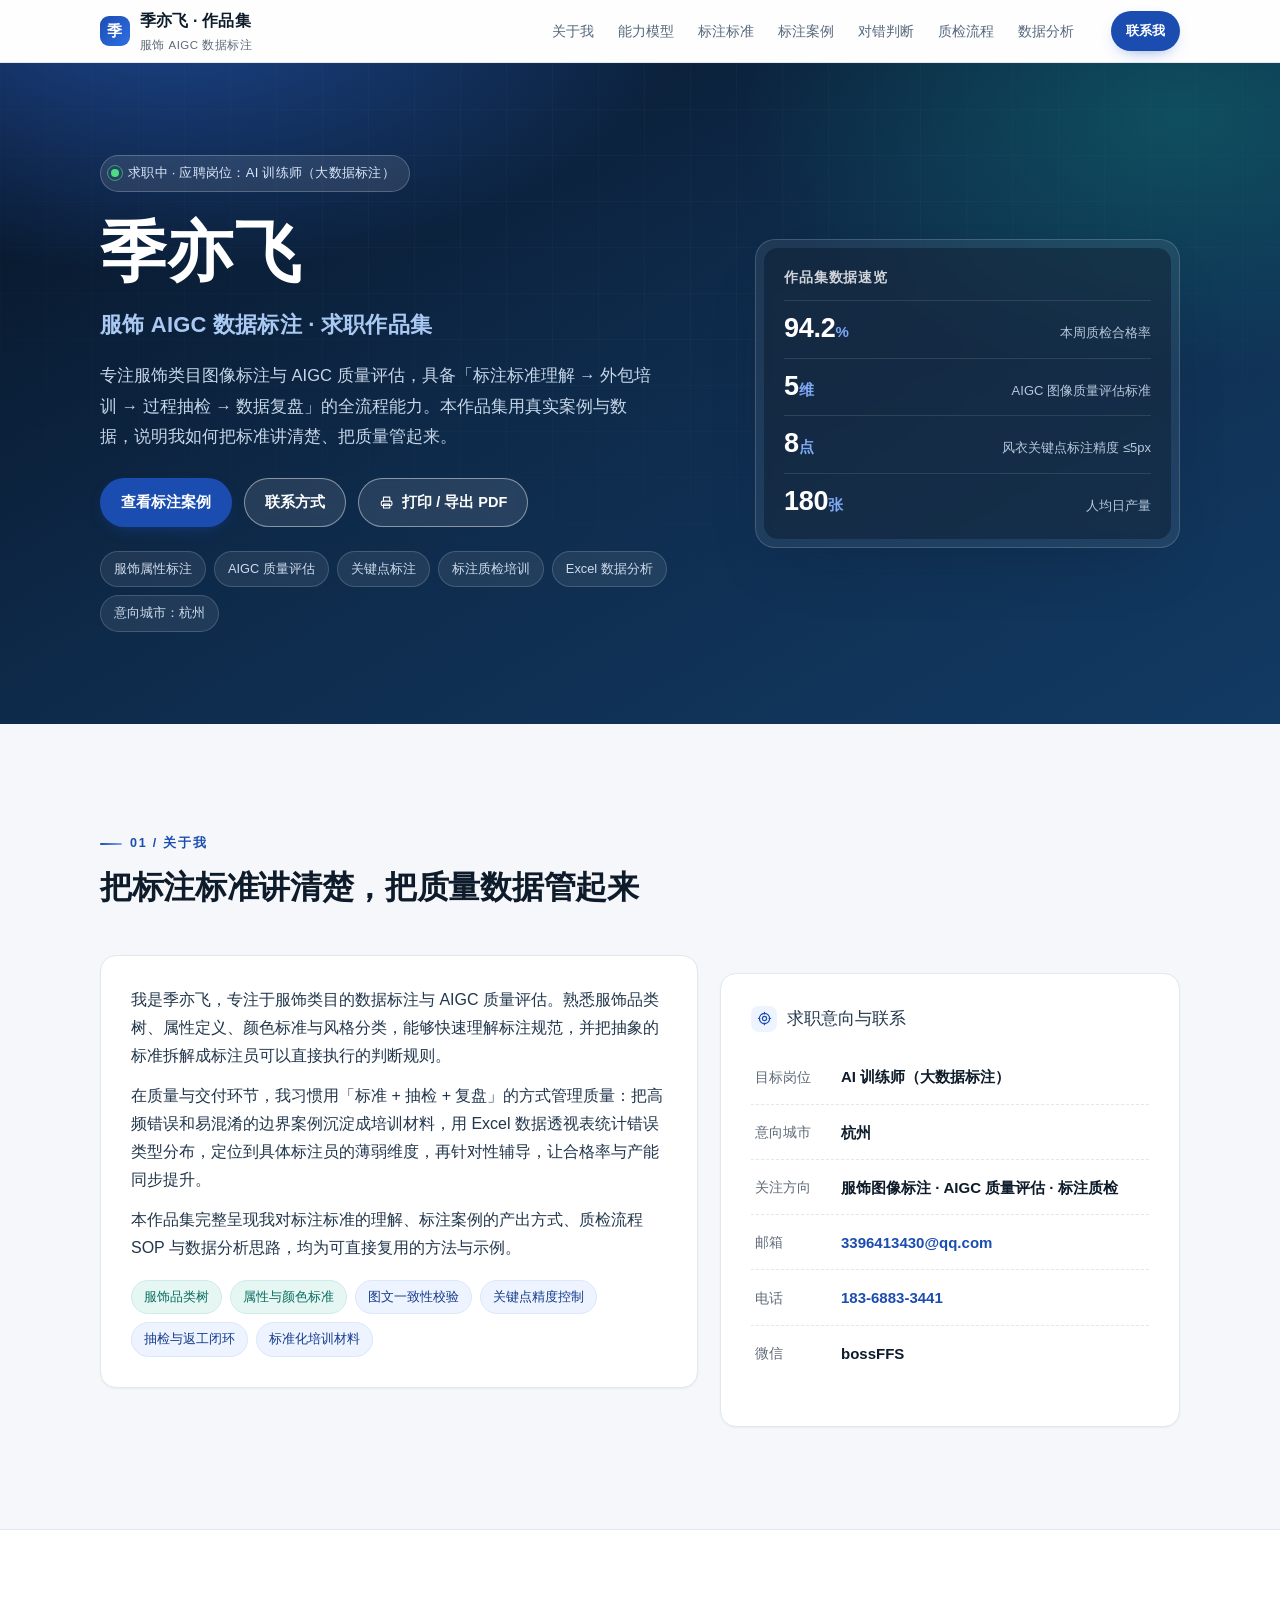
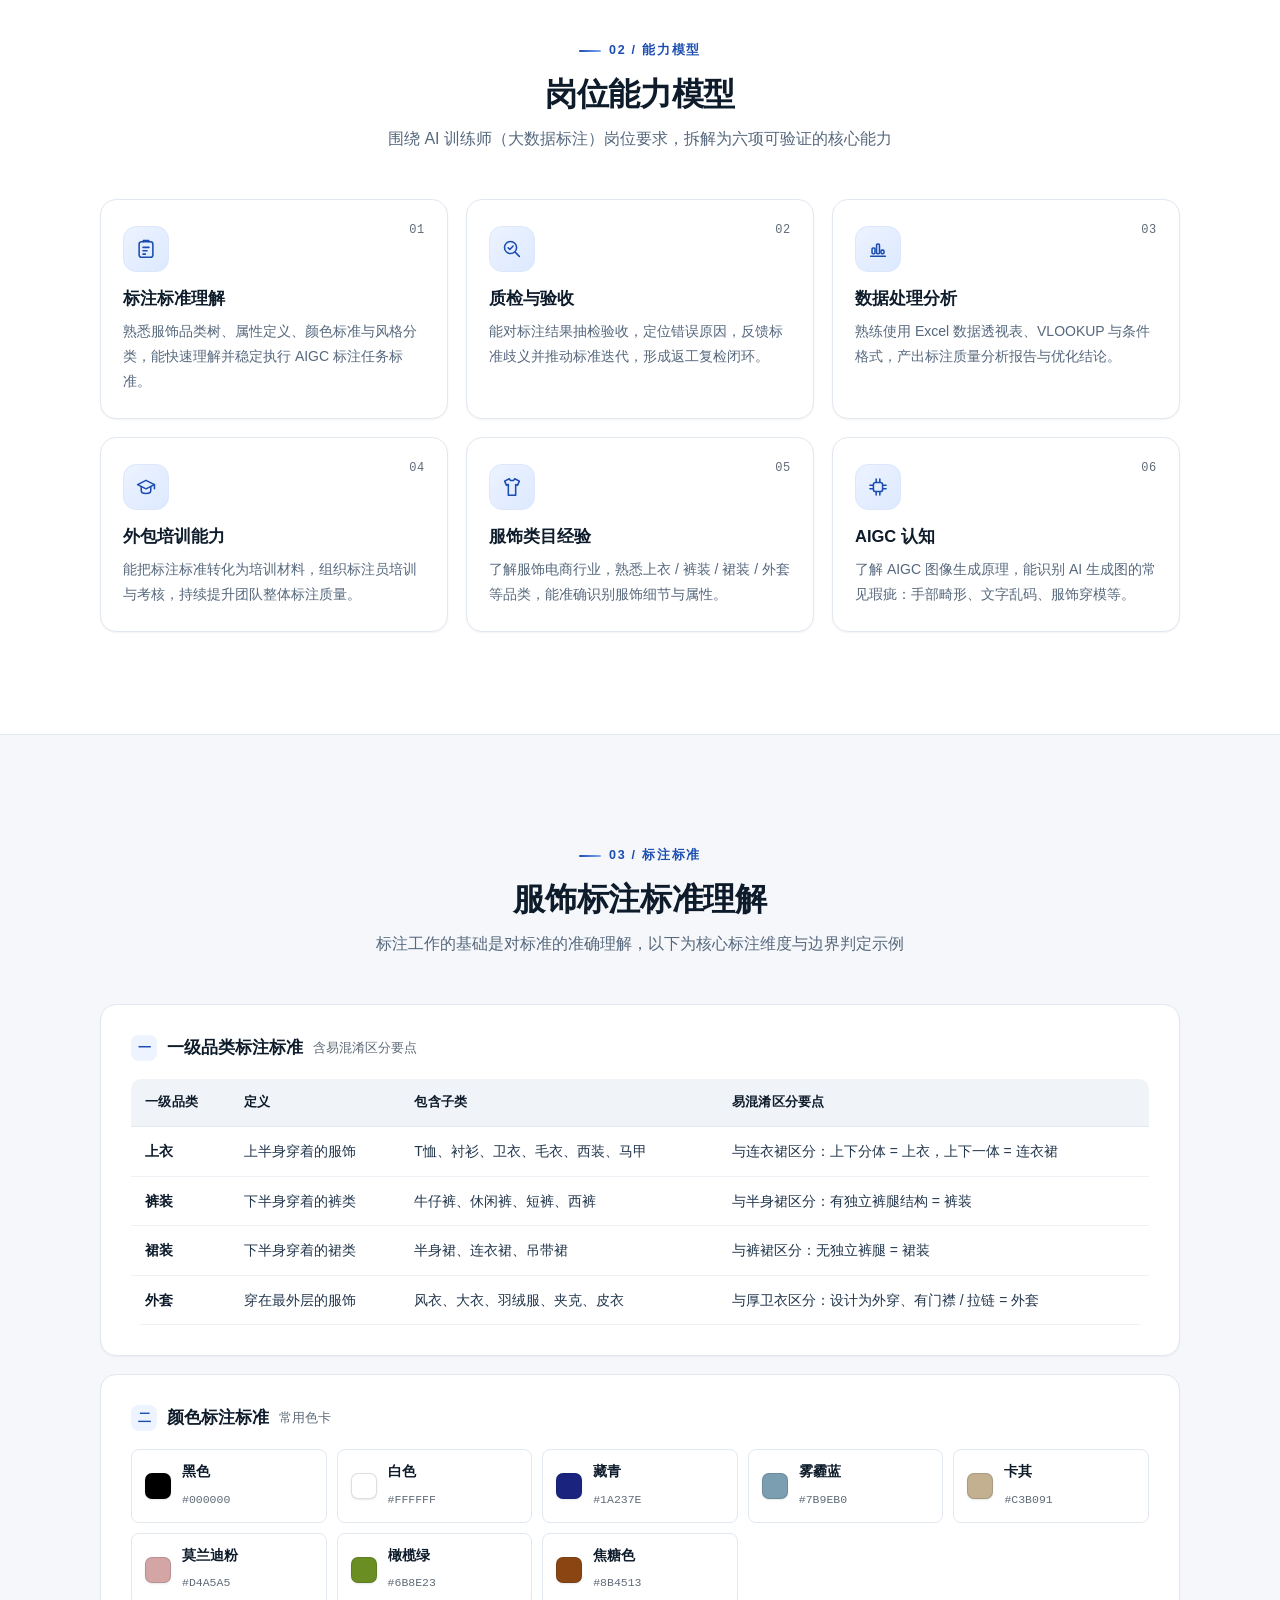
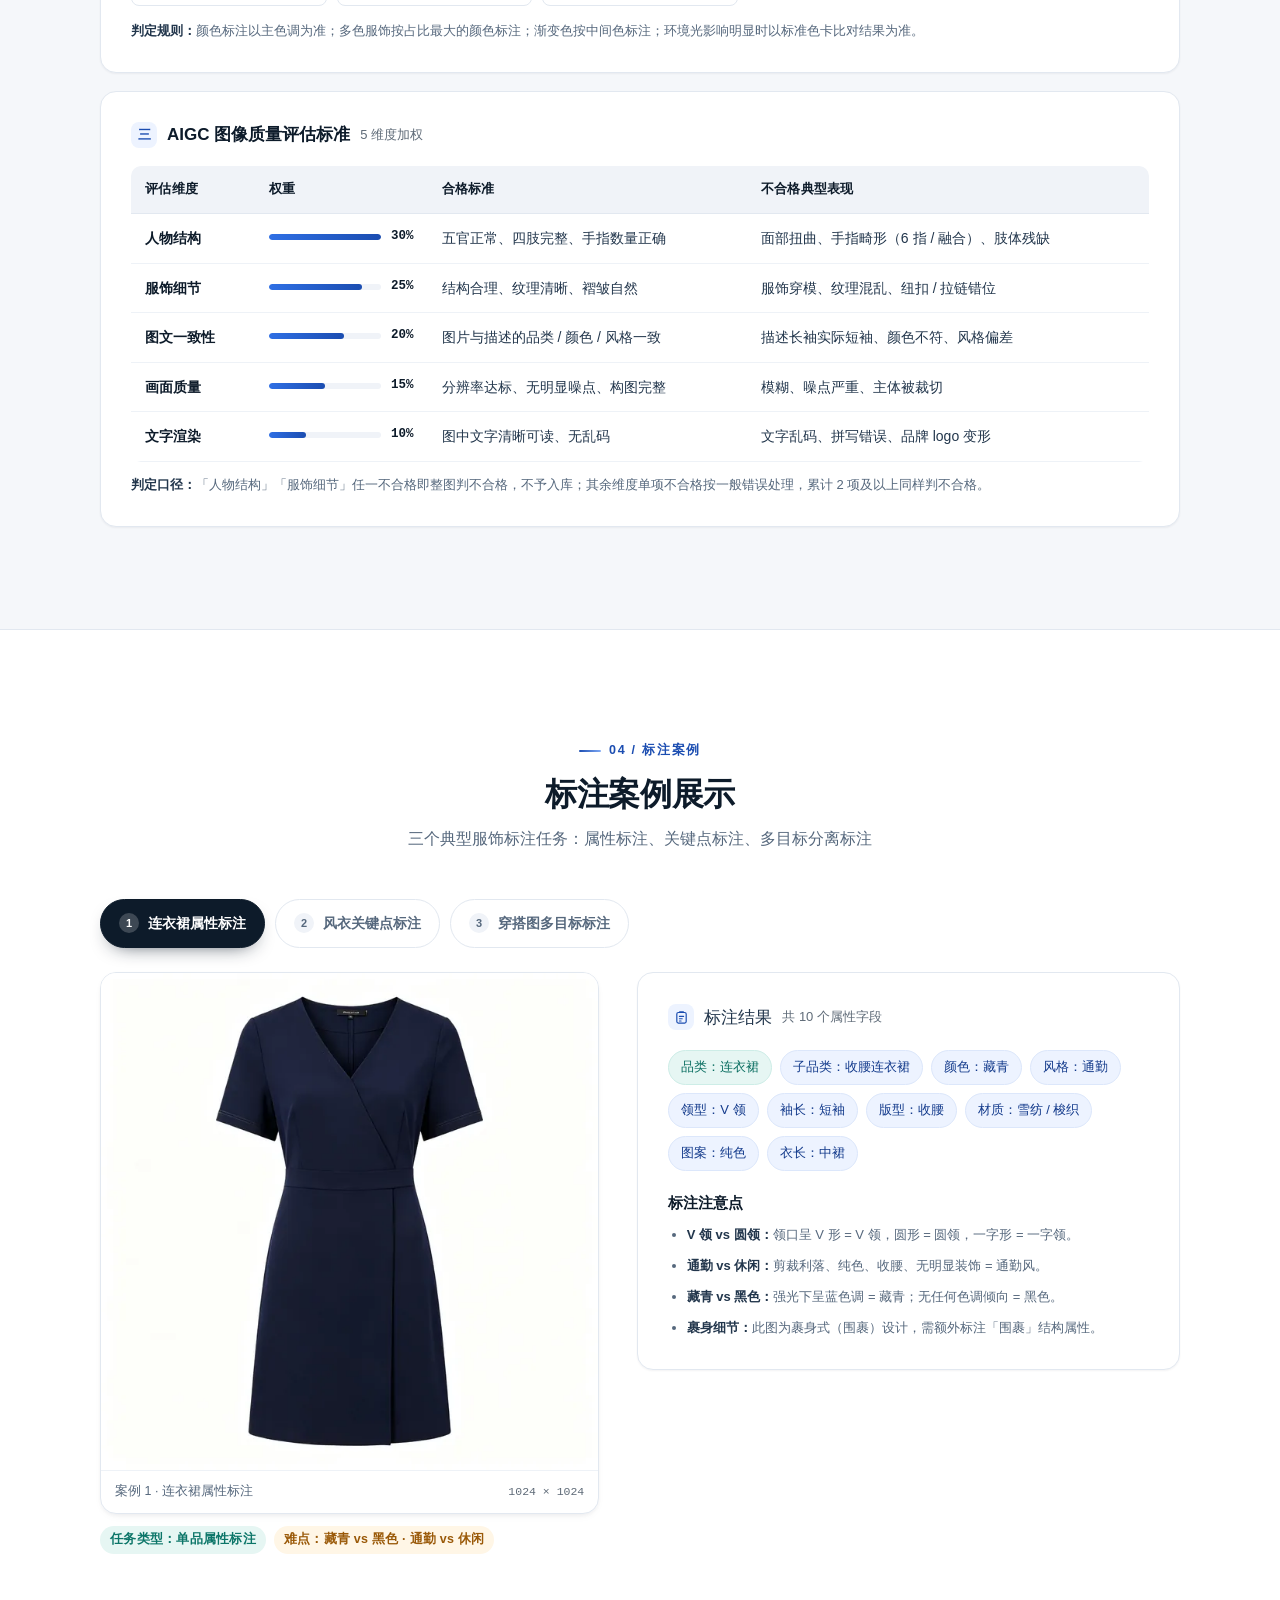
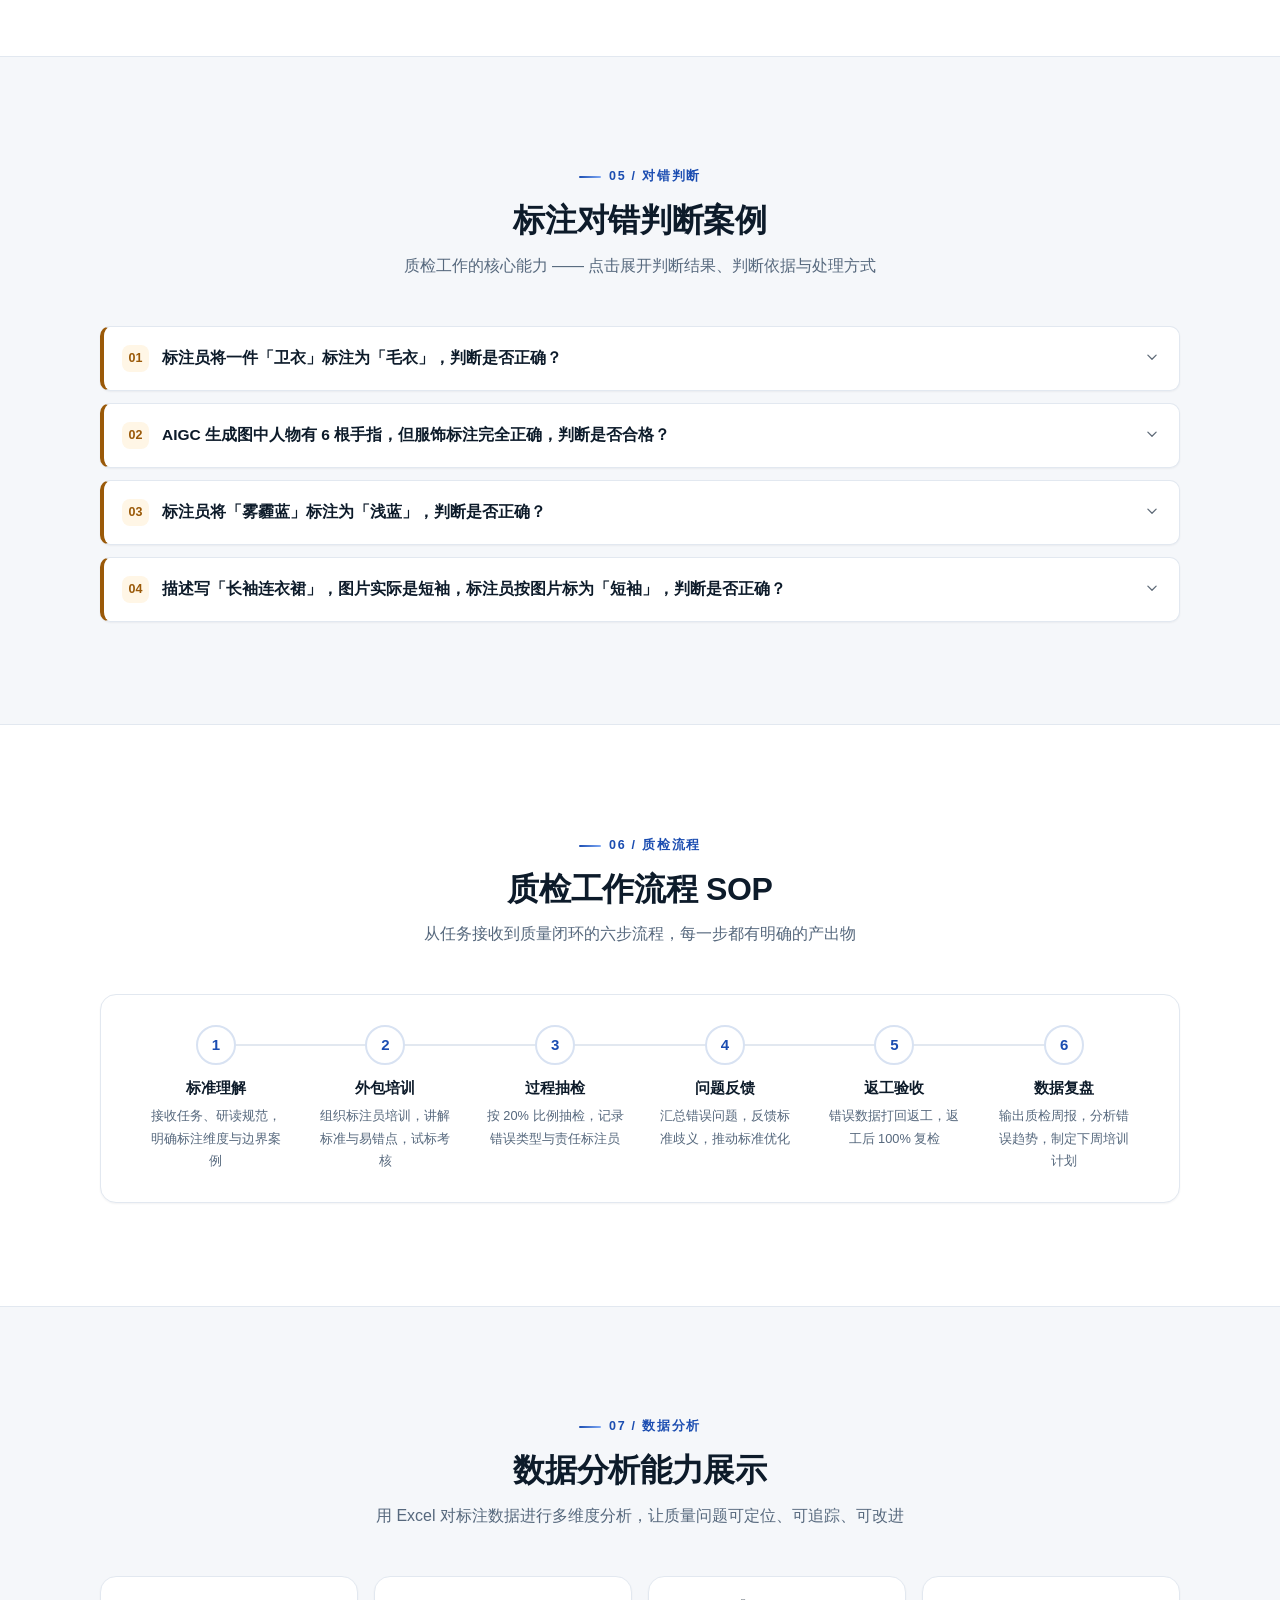
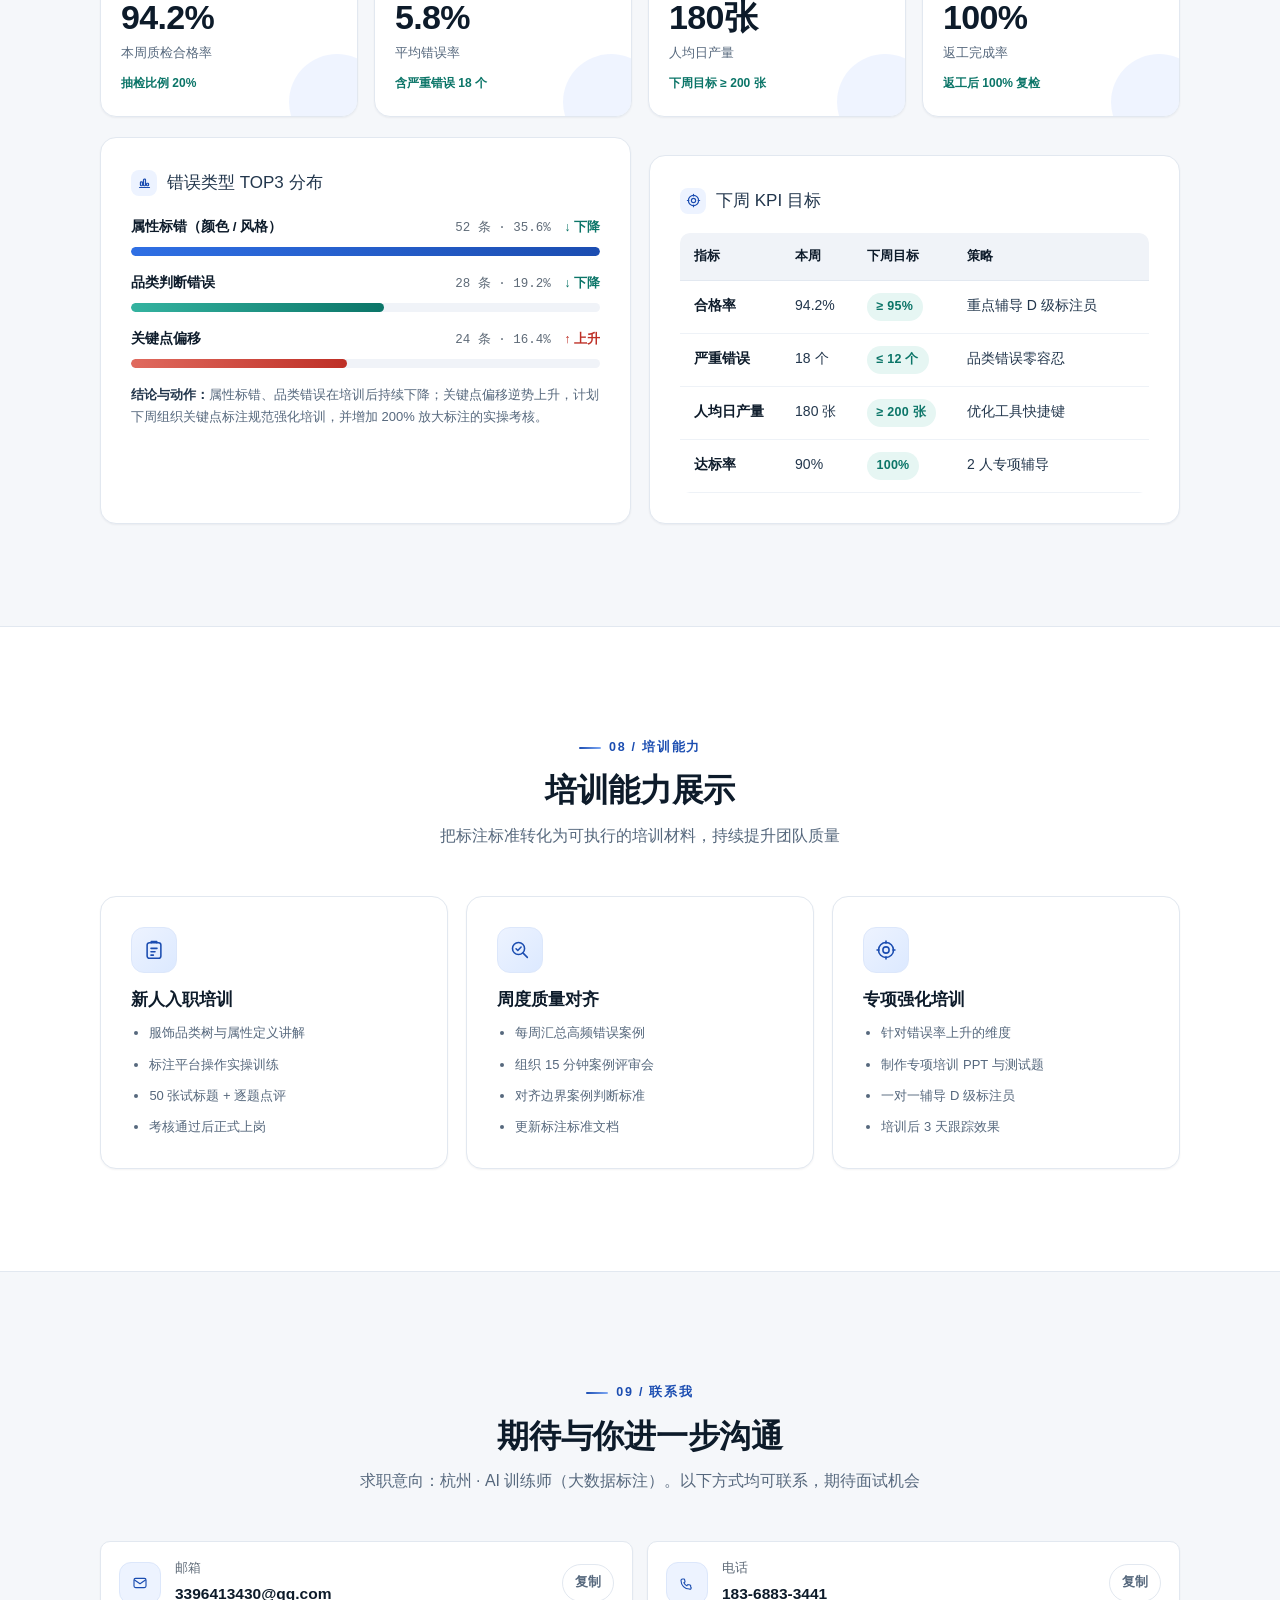
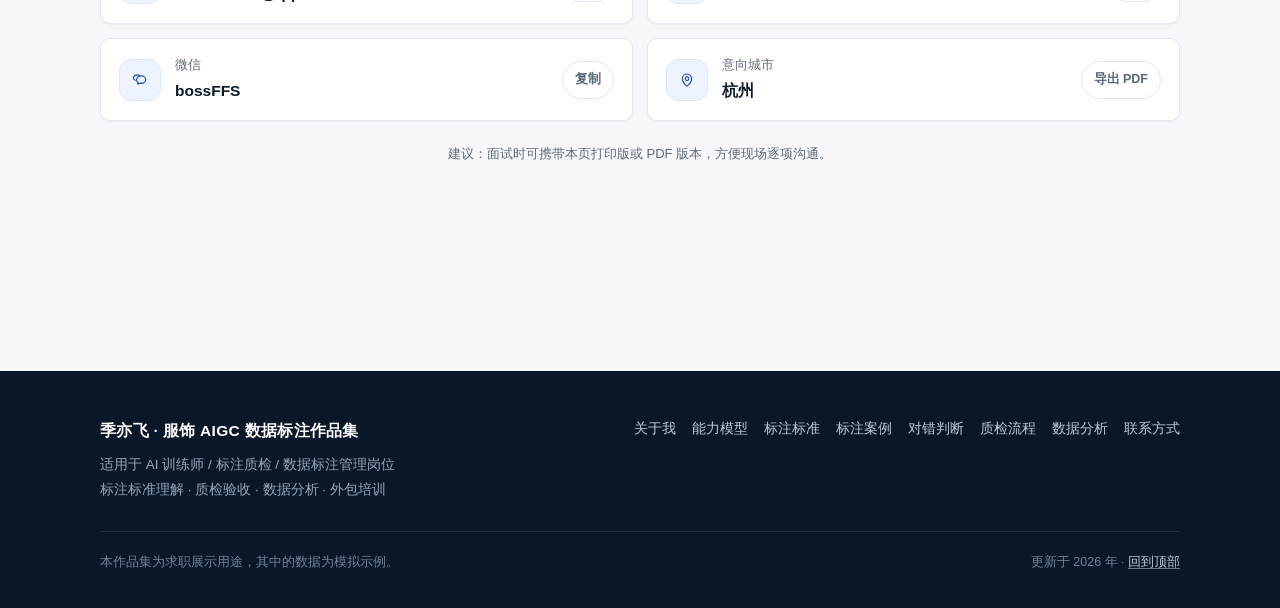
==== index.html @ f3c8d73a "feat: 作品集上线（专业优化版）" ====
<!DOCTYPE html>
<html lang="zh-CN">
<head>
<meta charset="UTF-8">
<meta name="viewport" content="width=device-width, initial-scale=1.0">
<title>季亦飞｜服饰 AIGC 数据标注 · 求职作品集</title>
<meta name="description" content="季亦飞的服饰 AIGC 数据标注求职作品集：标注标准理解、标注案例与关键点标注、AIGC 质量评估、质检流程 SOP、Excel 数据分析与培训能力，求职方向为 AI 训练师（大数据标注）。">
<meta name="keywords" content="AI训练师,数据标注,服饰标注,AIGC质量评估,关键点标注,标注质检,数据标注作品集,季亦飞,杭州">
<meta name="author" content="季亦飞">
<meta name="robots" content="index,follow">
<meta name="theme-color" content="#0E2A4A">
<meta name="color-scheme" content="light">
<meta name="format-detection" content="telephone=no">

<meta property="og:type" content="website">
<meta property="og:site_name" content="季亦飞 · 作品集">
<meta property="og:locale" content="zh_CN">
<meta property="og:title" content="季亦飞｜服饰 AIGC 数据标注 · 求职作品集">
<meta property="og:description" content="标注标准理解 · 质检验收 · 数据分析 · 外包培训：一份可执行的服饰 AIGC 数据标注能力作品集。">
<meta property="og:image" content="https://kongxiu7.github.io/portfolio/assets/img/og-cover.png">
<meta property="og:url" content="https://kongxiu7.github.io/portfolio/">
<meta name="twitter:card" content="summary_large_image">
<link rel="canonical" href="https://kongxiu7.github.io/portfolio/">

<link rel="icon" href="favicon.svg" type="image/svg+xml">
<link rel="stylesheet" href="assets/css/style.css">

<script type="application/ld+json">
{
  "@context": "https://schema.org",
  "@type": "Person",
  "name": "季亦飞",
  "jobTitle": "AI训练师（大数据标注）",
  "email": "mailto:3396413430@qq.com",
  "telephone": "+86-183-6883-3441",
  "address": { "@type": "PostalAddress", "addressLocality": "杭州", "addressCountry": "CN" },
  "knowsAbout": ["服饰图像数据标注", "AIGC 质量评估", "关键点标注", "标注质检与培训", "Excel 数据分析"],
  "url": "https://kongxiu7.github.io/portfolio/"
}
</script>
<script>document.documentElement.className += ' js';</script>
</head>
<body>
<!--email_off-->

<a class="skip-link" href="#main">跳到主要内容</a>
<div class="progress" id="progress"></div>

<!-- ============ 图标库 ============ -->
<svg width="0" height="0" style="position:absolute" aria-hidden="true" focusable="false"><defs>
  <symbol id="i-standard" viewBox="0 0 24 24"><rect x="4.5" y="4" width="15" height="17" rx="2.5"/><path d="M9 4V2.8h6V4"/><path d="M8.7 10.2h6.6M8.7 14h4.4M8.7 17.6h2.6"/></symbol>
  <symbol id="i-check" viewBox="0 0 24 24"><circle cx="10.4" cy="10.4" r="6.6"/><path d="m15.4 15.4 4.6 4.6"/><path d="m7.7 10.6 1.9 1.9 3.6-3.8"/></symbol>
  <symbol id="i-chart" viewBox="0 0 24 24"><path d="M4 20h16"/><rect x="5.5" y="11" width="3.2" height="6.2" rx="1.1"/><rect x="10.4" y="6.6" width="3.2" height="10.6" rx="1.1"/><rect x="15.3" y="13.2" width="3.2" height="4" rx="1.1"/></symbol>
  <symbol id="i-train" viewBox="0 0 24 24"><path d="M2.8 9.4 12 4.8l9.2 4.6-9.2 4.6z"/><path d="M6.8 11.6V16c0 1.7 2.3 3 5.2 3s5.2-1.3 5.2-3v-4.4"/><path d="M21.2 9.4v4.4"/></symbol>
  <symbol id="i-shirt" viewBox="0 0 24 24"><path d="M9 3 4 5.6l2 4.6 2-1V21h8V9.2l2 1 2-4.6L15 3l-1.4 2h-3.2z"/></symbol>
  <symbol id="i-ai" viewBox="0 0 24 24"><rect x="7" y="7" width="10" height="10" rx="2.4"/><path d="M10 3.2v3.6M14 3.2v3.6M10 17.2v3.6M14 17.2v3.6M3.2 10h3.6M3.2 14h3.6M17.2 10h3.6M17.2 14h3.6"/></symbol>
  <symbol id="i-mail" viewBox="0 0 24 24"><rect x="3" y="5" width="18" height="14" rx="2.4"/><path d="m3.8 7.4 8.2 5.8 8.2-5.8"/></symbol>
  <symbol id="i-phone" viewBox="0 0 24 24"><path d="M15.6 21A12.6 12.6 0 0 1 3 8.4 2.4 2.4 0 0 1 5.4 6h2a1 1 0 0 1 1 .8l.6 3a1 1 0 0 1-.5 1.1l-1.2.7a10 10 0 0 0 4.6 4.6l.7-1.2a1 1 0 0 1 1.1-.5l3 .6a1 1 0 0 1 .8 1v2A1 1 0 0 1 15.6 21z"/></symbol>
  <symbol id="i-wechat" viewBox="0 0 24 24"><path d="M20.6 11.4c0 3.1-3 5.6-6.7 5.6-.7 0-1.4-.1-2-.3L8.4 18l.7-2.1a5.3 5.3 0 0 1-2.2-4.5c0-3.1 3-5.6 6.8-5.6s6.9 2.5 6.9 5.6z"/><path d="M11.6 5.6C9.9 4.6 7.6 4.1 5.6 4.7 2.9 5.5 1.6 7.9 2.6 10.2c.4 1 1.1 1.8 2 2.4"/></symbol>
  <symbol id="i-pin" viewBox="0 0 24 24"><path d="M12 21.2s7-5.8 7-11.2a7 7 0 1 0-14 0c0 5.4 7 11.2 7 11.2z"/><circle cx="12" cy="10" r="2.6"/></symbol>
  <symbol id="i-target" viewBox="0 0 24 24"><circle cx="12" cy="12" r="8.2"/><circle cx="12" cy="12" r="3.4"/><path d="M12 2.2v2.4M12 19.4v2.4M2.2 12h2.4M19.4 12h2.4"/></symbol>
  <symbol id="i-chevron" viewBox="0 0 24 24"><path d="m6.5 9.5 5.5 5.5 5.5-5.5"/></symbol>
  <symbol id="i-up" viewBox="0 0 24 24"><path d="M12 19V5.6"/><path d="m5.6 12 6.4-6.4 6.4 6.4"/></symbol>
  <symbol id="i-print" viewBox="0 0 24 24"><path d="M7 9.6V3.4h10v6.2"/><rect x="3.6" y="9.6" width="16.8" height="7" rx="2.2"/><path d="M7 14.4h10v6.2H7z"/></symbol>
  <symbol id="i-copy" viewBox="0 0 24 24"><rect x="9" y="9" width="11.4" height="11.4" rx="2.4"/><path d="M5.4 15H4.4A1.4 1.4 0 0 1 3 13.6V4.4A1.4 1.4 0 0 1 4.4 3h9.2A1.4 1.4 0 0 1 15 4.4v1"/></symbol>
  <symbol id="i-eye" viewBox="0 0 24 24"><path d="M2.5 12S6 5.8 12 5.8 21.5 12 21.5 12 18 18.2 12 18.2 2.5 12 2.5 12z"/><circle cx="12" cy="12" r="3"/></symbol>
</defs></svg>

<!-- ============ 导航 ============ -->
<header class="nav">
  <nav class="nav__inner" aria-label="主导航">
    <a class="nav__brand" href="#top">
      <span class="nav__mark" aria-hidden="true">季</span>
      <span>季亦飞 · 作品集<small>服饰 AIGC 数据标注</small></span>
    </a>
    <div class="nav__links">
      <a href="#about">关于我</a>
      <a href="#ability">能力模型</a>
      <a href="#standard">标注标准</a>
      <a href="#case">标注案例</a>
      <a href="#quiz">对错判断</a>
      <a href="#flow">质检流程</a>
      <a href="#data">数据分析</a>
    </div>
    <a class="btn btn--sm nav__cta" href="#contact">联系我</a>
    <button class="nav__toggle" id="navToggle" type="button" aria-expanded="false" aria-controls="drawer" aria-label="打开导航菜单"><span></span></button>
  </nav>
  <div class="drawer" id="drawer">
    <ul>
      <li><a href="#about">关于我</a></li>
      <li><a href="#ability">岗位能力模型</a></li>
      <li><a href="#standard">标注标准理解</a></li>
      <li><a href="#case">标注案例展示</a></li>
      <li><a href="#quiz">标注对错判断</a></li>
      <li><a href="#flow">质检工作流程</a></li>
      <li><a href="#data">数据分析能力</a></li>
      <li><a href="#training">培训能力</a></li>
      <li><a href="#contact">联系方式</a></li>
    </ul>
  </div>
</header>

<main id="main">

  <!-- ============ Hero ============ -->
  <section class="hero" id="top">
    <div class="wrap hero__inner">
      <div class="hero__grid">
        <div>
          <span class="hero__role"><i class="hero__pulse" aria-hidden="true"></i>求职中 · 应聘岗位：AI 训练师（大数据标注）</span>
          <h1>季亦飞</h1>
          <p class="hero__title">服饰 AIGC 数据标注 · 求职作品集</p>
          <p class="hero__lead">专注服饰类目图像标注与 AIGC 质量评估，具备「标注标准理解 → 外包培训 → 过程抽检 → 数据复盘」的全流程能力。本作品集用真实案例与数据，说明我如何把标准讲清楚、把质量管起来。</p>
          <div class="hero__actions">
            <a class="btn" href="#case">查看标注案例</a>
            <a class="btn btn--ghost" href="#contact">联系方式</a>
            <button class="btn btn--ghost" type="button" data-print>
              <svg class="ico" aria-hidden="true"><use href="#i-print"/></svg>打印 / 导出 PDF
            </button>
          </div>
          <div class="hero__tags" aria-label="能力关键词">
            <span>服饰属性标注</span>
            <span>AIGC 质量评估</span>
            <span>关键点标注</span>
            <span>标注质检培训</span>
            <span>Excel 数据分析</span>
            <span>意向城市：杭州</span>
          </div>
        </div>
        <aside class="hero__panel">
          <div class="hero__panel-inner">
            <h2>作品集数据速览</h2>
            <ul class="hero__stats">
              <li><b>94.2<i>%</i></b><span>本周质检合格率</span></li>
              <li><b>5<i>维</i></b><span>AIGC 图像质量评估标准</span></li>
              <li><b>8<i>点</i></b><span>风衣关键点标注精度 ≤5px</span></li>
              <li><b>180<i>张</i></b><span>人均日产量</span></li>
            </ul>
          </div>
        </aside>
      </div>
    </div>
  </section>

  <!-- ============ 关于我 ============ -->
  <section class="section" id="about">
    <div class="wrap">
      <div class="section-head reveal">
        <span class="eyebrow">01 / 关于我</span>
        <h2 class="section-title">把标注标准讲清楚，把质量数据管起来</h2>
      </div>
      <div class="about">
        <div class="about__text card reveal">
          <p>我是季亦飞，专注于服饰类目的数据标注与 AIGC 质量评估。熟悉服饰品类树、属性定义、颜色标准与风格分类，能够快速理解标注规范，并把抽象的标准拆解成标注员可以直接执行的判断规则。</p>
          <p>在质量与交付环节，我习惯用「标准 + 抽检 + 复盘」的方式管理质量：把高频错误和易混淆的边界案例沉淀成培训材料，用 Excel 数据透视表统计错误类型分布，定位到具体标注员的薄弱维度，再针对性辅导，让合格率与产能同步提升。</p>
          <p>本作品集完整呈现我对标注标准的理解、标注案例的产出方式、质检流程 SOP 与数据分析思路，均为可直接复用的方法与示例。</p>
          <div class="tag-list" style="margin-top:18px">
            <span class="tag tag--key">服饰品类树</span>
            <span class="tag tag--key">属性与颜色标准</span>
            <span class="tag">图文一致性校验</span>
            <span class="tag">关键点精度控制</span>
            <span class="tag">抽检与返工闭环</span>
            <span class="tag">标准化培训材料</span>
          </div>
        </div>
        <div class="card reveal">
          <div class="card__title"><span class="num" aria-hidden="true"><svg class="ico"><use href="#i-target"/></svg></span>求职意向与联系</div>
          <dl class="facts">
            <div><dt>目标岗位</dt><dd>AI 训练师（大数据标注）</dd></div>
            <div><dt>意向城市</dt><dd>杭州</dd></div>
            <div><dt>关注方向</dt><dd>服饰图像标注 · AIGC 质量评估 · 标注质检</dd></div>
            <div><dt>邮箱</dt><dd><a href="mailto:3396413430@qq.com">3396413430@qq.com</a></dd></div>
            <div><dt>电话</dt><dd><a href="tel:18368833441">183-6883-3441</a></dd></div>
            <div><dt>微信</dt><dd>bossFFS</dd></div>
          </dl>
          <!-- 可按需补充：学历、工作/实习经历、证书等 -->
        </div>
      </div>
    </div>
  </section>

  <!-- ============ 能力模型 ============ -->
  <section class="section section--tint" id="ability">
    <div class="wrap">
      <div class="section-head is-center reveal">
        <span class="eyebrow">02 / 能力模型</span>
        <h2 class="section-title">岗位能力模型</h2>
        <p class="section-sub">围绕 AI 训练师（大数据标注）岗位要求，拆解为六项可验证的核心能力</p>
      </div>
      <div class="grid grid--3">
        <article class="ability reveal">
          <span class="ability__idx">01</span>
          <div class="ability__icon"><svg class="ico" aria-hidden="true"><use href="#i-standard"/></svg></div>
          <h3>标注标准理解</h3>
          <p>熟悉服饰品类树、属性定义、颜色标准与风格分类，能快速理解并稳定执行 AIGC 标注任务标准。</p>
        </article>
        <article class="ability reveal">
          <span class="ability__idx">02</span>
          <div class="ability__icon"><svg class="ico" aria-hidden="true"><use href="#i-check"/></svg></div>
          <h3>质检与验收</h3>
          <p>能对标注结果抽检验收，定位错误原因，反馈标准歧义并推动标准迭代，形成返工复检闭环。</p>
        </article>
        <article class="ability reveal">
          <span class="ability__idx">03</span>
          <div class="ability__icon"><svg class="ico" aria-hidden="true"><use href="#i-chart"/></svg></div>
          <h3>数据处理分析</h3>
          <p>熟练使用 Excel 数据透视表、VLOOKUP 与条件格式，产出标注质量分析报告与优化结论。</p>
        </article>
        <article class="ability reveal">
          <span class="ability__idx">04</span>
          <div class="ability__icon"><svg class="ico" aria-hidden="true"><use href="#i-train"/></svg></div>
          <h3>外包培训能力</h3>
          <p>能把标注标准转化为培训材料，组织标注员培训与考核，持续提升团队整体标注质量。</p>
        </article>
        <article class="ability reveal">
          <span class="ability__idx">05</span>
          <div class="ability__icon"><svg class="ico" aria-hidden="true"><use href="#i-shirt"/></svg></div>
          <h3>服饰类目经验</h3>
          <p>了解服饰电商行业，熟悉上衣 / 裤装 / 裙装 / 外套等品类，能准确识别服饰细节与属性。</p>
        </article>
        <article class="ability reveal">
          <span class="ability__idx">06</span>
          <div class="ability__icon"><svg class="ico" aria-hidden="true"><use href="#i-ai"/></svg></div>
          <h3>AIGC 认知</h3>
          <p>了解 AIGC 图像生成原理，能识别 AI 生成图的常见瑕疵：手部畸形、文字乱码、服饰穿模等。</p>
        </article>
      </div>
    </div>
  </section>

  <!-- ============ 标注标准 ============ -->
  <section class="section" id="standard">
    <div class="wrap">
      <div class="section-head is-center reveal">
        <span class="eyebrow">03 / 标注标准</span>
        <h2 class="section-title">服饰标注标准理解</h2>
        <p class="section-sub">标注工作的基础是对标准的准确理解，以下为核心标注维度与边界判定示例</p>
      </div>

      <div class="card reveal">
        <h3 class="card__title"><span class="num">一</span>一级品类标注标准 <small>含易混淆区分要点</small></h3>
        <div class="table-wrap">
          <table class="data">
            <thead>
              <tr><th scope="col">一级品类</th><th scope="col">定义</th><th scope="col">包含子类</th><th scope="col">易混淆区分要点</th></tr>
            </thead>
            <tbody>
              <tr><td>上衣</td><td>上半身穿着的服饰</td><td>T恤、衬衫、卫衣、毛衣、西装、马甲</td><td class="wrap-cell">与连衣裙区分：上下分体 = 上衣，上下一体 = 连衣裙</td></tr>
              <tr><td>裤装</td><td>下半身穿着的裤类</td><td>牛仔裤、休闲裤、短裤、西裤</td><td class="wrap-cell">与半身裙区分：有独立裤腿结构 = 裤装</td></tr>
              <tr><td>裙装</td><td>下半身穿着的裙类</td><td>半身裙、连衣裙、吊带裙</td><td class="wrap-cell">与裤裙区分：无独立裤腿 = 裙装</td></tr>
              <tr><td>外套</td><td>穿在最外层的服饰</td><td>风衣、大衣、羽绒服、夹克、皮衣</td><td class="wrap-cell">与厚卫衣区分：设计为外穿、有门襟 / 拉链 = 外套</td></tr>
            </tbody>
          </table>
        </div>
      </div>

      <div class="card reveal">
        <h3 class="card__title"><span class="num">二</span>颜色标注标准 <small>常用色卡</small></h3>
        <div class="swatches">
          <div class="swatch"><i style="background:#000000"></i><span><b>黑色</b><code>#000000</code></span></div>
          <div class="swatch"><i style="background:#FFFFFF"></i><span><b>白色</b><code>#FFFFFF</code></span></div>
          <div class="swatch"><i style="background:#1A237E"></i><span><b>藏青</b><code>#1A237E</code></span></div>
          <div class="swatch"><i style="background:#7B9EB0"></i><span><b>雾霾蓝</b><code>#7B9EB0</code></span></div>
          <div class="swatch"><i style="background:#C3B091"></i><span><b>卡其</b><code>#C3B091</code></span></div>
          <div class="swatch"><i style="background:#D4A5A5"></i><span><b>莫兰迪粉</b><code>#D4A5A5</code></span></div>
          <div class="swatch"><i style="background:#6B8E23"></i><span><b>橄榄绿</b><code>#6B8E23</code></span></div>
          <div class="swatch"><i style="background:#8B4513"></i><span><b>焦糖色</b><code>#8B4513</code></span></div>
        </div>
        <p class="note" style="margin-top:14px"><strong>判定规则：</strong>颜色标注以主色调为准；多色服饰按占比最大的颜色标注；渐变色按中间色标注；环境光影响明显时以标准色卡比对结果为准。</p>
      </div>

      <div class="card reveal">
        <h3 class="card__title"><span class="num">三</span>AIGC 图像质量评估标准 <small>5 维度加权</small></h3>
        <div class="table-wrap">
          <table class="data">
            <thead>
              <tr><th scope="col">评估维度</th><th scope="col">权重</th><th scope="col">合格标准</th><th scope="col">不合格典型表现</th></tr>
            </thead>
            <tbody>
              <tr>
                <td>人物结构</td>
                <td><span class="meter"><span class="meter__bar"><i style="width:100%"></i></span><b>30%</b></span></td>
                <td>五官正常、四肢完整、手指数量正确</td>
                <td class="wrap-cell">面部扭曲、手指畸形（6 指 / 融合）、肢体残缺</td>
              </tr>
              <tr>
                <td>服饰细节</td>
                <td><span class="meter"><span class="meter__bar"><i style="width:83%"></i></span><b>25%</b></span></td>
                <td>结构合理、纹理清晰、褶皱自然</td>
                <td class="wrap-cell">服饰穿模、纹理混乱、纽扣 / 拉链错位</td>
              </tr>
              <tr>
                <td>图文一致性</td>
                <td><span class="meter"><span class="meter__bar"><i style="width:67%"></i></span><b>20%</b></span></td>
                <td>图片与描述的品类 / 颜色 / 风格一致</td>
                <td class="wrap-cell">描述长袖实际短袖、颜色不符、风格偏差</td>
              </tr>
              <tr>
                <td>画面质量</td>
                <td><span class="meter"><span class="meter__bar"><i style="width:50%"></i></span><b>15%</b></span></td>
                <td>分辨率达标、无明显噪点、构图完整</td>
                <td class="wrap-cell">模糊、噪点严重、主体被裁切</td>
              </tr>
              <tr>
                <td>文字渲染</td>
                <td><span class="meter"><span class="meter__bar"><i style="width:33%"></i></span><b>10%</b></span></td>
                <td>图中文字清晰可读、无乱码</td>
                <td class="wrap-cell">文字乱码、拼写错误、品牌 logo 变形</td>
              </tr>
            </tbody>
          </table>
        </div>
        <p class="note" style="margin-top:12px"><strong>判定口径：</strong>「人物结构」「服饰细节」任一不合格即整图判不合格，不予入库；其余维度单项不合格按一般错误处理，累计 2 项及以上同样判不合格。</p>
      </div>
    </div>
  </section>

  <!-- ============ 标注案例 ============ -->
  <section class="section section--tint" id="case">
    <div class="wrap">
      <div class="section-head is-center reveal">
        <span class="eyebrow">04 / 标注案例</span>
        <h2 class="section-title">标注案例展示</h2>
        <p class="section-sub">三个典型服饰标注任务：属性标注、关键点标注、多目标分离标注</p>
      </div>

      <div class="tabs reveal" role="tablist" aria-label="标注案例切换">
        <button class="tab" id="tab-0" role="tab" aria-selected="true" aria-controls="case-0" type="button"><i>1</i>连衣裙属性标注</button>
        <button class="tab" id="tab-1" role="tab" aria-selected="false" aria-controls="case-1" tabindex="-1" type="button"><i>2</i>风衣关键点标注</button>
        <button class="tab" id="tab-2" role="tab" aria-selected="false" aria-controls="case-2" tabindex="-1" type="button"><i>3</i>穿搭图多目标标注</button>
      </div>

      <!-- 案例 1 -->
      <div class="panel" id="case-0" role="tabpanel" aria-labelledby="tab-0" tabindex="0">
        <div class="case">
          <div class="case__media">
            <figure class="figure">
              <picture>
                <source type="image/webp" srcset="assets/img/case-dress-640.webp 640w, assets/img/case-dress-1024.webp 1024w" sizes="(max-width: 900px) 92vw, 500px">
                <img src="assets/img/case-dress-1024.jpg" srcset="assets/img/case-dress-640.jpg 640w, assets/img/case-dress-1024.jpg 1024w" sizes="(max-width: 900px) 92vw, 500px" width="1024" height="1024" alt="藏青色 V 领短袖收腰连衣裙，裹身式设计——案例 1 的标注对象" decoding="async">
              </picture>
              <figcaption><span>案例 1 · 连衣裙属性标注</span><code>1024 × 1024</code></figcaption>
            </figure>
            <div class="media-tools">
              <span class="badge badge--ok">任务类型：单品属性标注</span>
              <span class="badge badge--warn">难点：藏青 vs 黑色 · 通勤 vs 休闲</span>
            </div>
          </div>
          <div class="card" style="margin-top:0">
            <div class="card__title"><span class="num" aria-hidden="true"><svg class="ico"><use href="#i-standard"/></svg></span>标注结果 <small>共 10 个属性字段</small></div>
            <div class="tag-list">
              <span class="tag tag--key">品类：连衣裙</span>
              <span class="tag">子品类：收腰连衣裙</span>
              <span class="tag">颜色：藏青</span>
              <span class="tag">风格：通勤</span>
              <span class="tag">领型：V 领</span>
              <span class="tag">袖长：短袖</span>
              <span class="tag">版型：收腰</span>
              <span class="tag">材质：雪纺 / 梭织</span>
              <span class="tag">图案：纯色</span>
              <span class="tag">衣长：中裙</span>
            </div>
            <h3 style="margin:22px 0 12px;font-size:15px;color:var(--ink)">标注注意点</h3>
            <ul class="note" style="display:grid;gap:9px">
              <li><strong>V 领 vs 圆领：</strong>领口呈 V 形 = V 领，圆形 = 圆领，一字形 = 一字领。</li>
              <li><strong>通勤 vs 休闲：</strong>剪裁利落、纯色、收腰、无明显装饰 = 通勤风。</li>
              <li><strong>藏青 vs 黑色：</strong>强光下呈蓝色调 = 藏青；无任何色调倾向 = 黑色。</li>
              <li><strong>裹身细节：</strong>此图为裹身式（围裹）设计，需额外标注「围裹」结构属性。</li>
            </ul>
          </div>
        </div>
      </div>

      <!-- 案例 2 -->
      <div class="panel" id="case-1" role="tabpanel" aria-labelledby="tab-1" tabindex="0" hidden>
        <div class="case">
          <div class="case__media">
            <figure class="figure">
              <div class="annot">
                <picture>
                  <source type="image/webp" srcset="assets/img/case-trench-640.webp 640w, assets/img/case-trench-1024.webp 1024w" sizes="(max-width: 900px) 92vw, 500px">
                  <img src="assets/img/case-trench-1024.jpg" srcset="assets/img/case-trench-640.jpg 640w, assets/img/case-trench-1024.jpg 1024w" sizes="(max-width: 900px) 92vw, 500px" width="1024" height="1024" alt="卡其色双排扣风衣，含翻领、腰带与袖口扣带——案例 2 的 8 个关键点标注对象" decoding="async">
                </picture>
                <div class="annot__layer" id="kpLayer">
                  <span class="kp kp--left"  style="--x:39.9%;--y:15.3%"><i class="kp__dot"></i><span class="kp__label"><b>01</b>左领口顶点</span></span>
                  <span class="kp kp--right" style="--x:60.1%;--y:15.3%"><i class="kp__dot"></i><span class="kp__label"><b>02</b>右领口顶点</span></span>
                  <span class="kp kp--left"  style="--x:41.6%;--y:17.6%"><i class="kp__dot"></i><span class="kp__label"><b>03</b>第一颗纽扣</span></span>
                  <span class="kp kp--right" style="--x:51.0%;--y:44.4%"><i class="kp__dot"></i><span class="kp__label"><b>04</b>腰带中点</span></span>
                  <span class="kp kp--left"  style="--x:44.6%;--y:64.0%"><i class="kp__dot"></i><span class="kp__label"><b>05</b>最下方纽扣</span></span>
                  <span class="kp kp--left"  style="--x:31.5%;--y:58.5%"><i class="kp__dot"></i><span class="kp__label"><b>06</b>左袖口中点</span></span>
                  <span class="kp kp--right" style="--x:68.5%;--y:58.5%"><i class="kp__dot"></i><span class="kp__label"><b>07</b>右袖口中点</span></span>
                  <span class="kp kp--right" style="--x:49.7%;--y:94.0%"><i class="kp__dot"></i><span class="kp__label"><b>08</b>下摆中点</span></span>
                </div>
              </div>
              <figcaption><span>案例 2 · 风衣 8 点关键点标注</span><code>坐标按图片百分比定位</code></figcaption>
            </figure>
            <div class="media-tools">
              <button class="btn btn--line btn--sm" type="button" data-annot-toggle="kpLayer" aria-pressed="true">
                <svg class="ico" aria-hidden="true"><use href="#i-eye"/></svg>隐藏关键点图层
              </button>
              <span class="hint-inline">点击可对比原图与标注图层</span>
            </div>
          </div>
          <div class="card" style="margin-top:0">
            <div class="card__title"><span class="num" aria-hidden="true"><svg class="ico"><use href="#i-target"/></svg></span>关键点标注结果 <small>8 个关键点 · 坐标以图片宽高百分比计</small></div>
            <div class="table-wrap">
              <table class="data kp-table" style="min-width:470px">
                <thead>
                  <tr><th scope="col">#</th><th scope="col">关键点名称</th><th scope="col">坐标 (x, y)</th><th scope="col">位置说明</th></tr>
                </thead>
                <tbody>
                  <tr><td>01</td><td>左领口顶点</td><td>(39.9%, 15.3%)</td><td class="wrap-cell">翻领最左侧尖端</td></tr>
                  <tr><td>02</td><td>右领口顶点</td><td>(60.1%, 15.3%)</td><td class="wrap-cell">翻领最右侧尖端</td></tr>
                  <tr><td>03</td><td>第一颗纽扣</td><td>(41.6%, 17.6%)</td><td class="wrap-cell">上排门襟纽扣中心</td></tr>
                  <tr><td>04</td><td>腰带中点</td><td>(51.0%, 44.4%)</td><td class="wrap-cell">腰带系结处中心（金属扣位于垂坠吊带末端）</td></tr>
                  <tr><td>05</td><td>最下方纽扣</td><td>(44.6%, 64.0%)</td><td class="wrap-cell">下排门襟纽扣中心</td></tr>
                  <tr><td>06</td><td>左袖口中点</td><td>(31.5%, 58.5%)</td><td class="wrap-cell">左袖口横向中点</td></tr>
                  <tr><td>07</td><td>右袖口中点</td><td>(68.5%, 58.5%)</td><td class="wrap-cell">右袖口横向中点</td></tr>
                  <tr><td>08</td><td>下摆中点</td><td>(49.7%, 94.0%)</td><td class="wrap-cell">衣身下摆横向中点</td></tr>
                </tbody>
              </table>
            </div>
            <p class="note note--warn" style="margin-top:14px"><strong>精度要求：</strong>关键点偏移超过 5px 即判为不合格，需放大至 200% 进行标注；缩放后须重新确认坐标是否随图片比例同步。</p>
          </div>
        </div>
      </div>

      <!-- 案例 3 -->
      <div class="panel" id="case-2" role="tabpanel" aria-labelledby="tab-2" tabindex="0" hidden>
        <div class="case">
          <div class="case__media">
            <figure class="figure">
              <picture>
                <source type="image/webp" srcset="assets/img/case-outerwear-640.webp 640w, assets/img/case-outerwear-1024.webp 1024w" sizes="(max-width: 900px) 92vw, 500px">
                <img src="assets/img/case-outerwear-1024.jpg" srcset="assets/img/case-outerwear-640.jpg 640w, assets/img/case-outerwear-1024.jpg 1024w" sizes="(max-width: 900px) 92vw, 500px" width="1024" height="1024" alt="男模特穿搭图：浅蓝牛仔外套、白色 T 恤、浅蓝直筒牛仔裤——案例 3 的多目标标注对象" loading="lazy" decoding="async">
              </picture>
              <figcaption><span>案例 3 · 穿搭图多目标分离标注</span><code>1024 × 1024</code></figcaption>
            </figure>
            <div class="media-tools">
              <span class="badge badge--ok">3 个独立目标</span>
              <span class="badge badge--warn">难点：叠穿遮挡下的单品切分</span>
            </div>
          </div>
          <div class="card" style="margin-top:0">
            <div class="card__title"><span class="num" aria-hidden="true"><svg class="ico"><use href="#i-shirt"/></svg></span>多目标分离标注结果</div>
            <div style="display:grid;gap:18px">
              <div>
                <p style="font-weight:700;color:var(--teal);margin-bottom:9px">目标 1 · 牛仔外套</p>
                <div class="tag-list">
                  <span class="tag tag--key">品类：外套</span>
                  <span class="tag">子品类：牛仔夹克</span>
                  <span class="tag">颜色：浅蓝</span>
                  <span class="tag">材质：牛仔</span>
                  <span class="tag">领型：翻领</span>
                </div>
              </div>
              <div>
                <p style="font-weight:700;color:var(--brand);margin-bottom:9px">目标 2 · 内搭 T 恤</p>
                <div class="tag-list">
                  <span class="tag tag--key">品类：上衣</span>
                  <span class="tag">子品类：T 恤</span>
                  <span class="tag">颜色：白色</span>
                  <span class="tag">领型：圆领</span>
                </div>
              </div>
              <div>
                <p style="font-weight:700;color:var(--amber);margin-bottom:9px">目标 3 · 牛仔裤</p>
                <div class="tag-list">
                  <span class="tag tag--key">品类：裤装</span>
                  <span class="tag">子品类：牛仔裤</span>
                  <span class="tag">颜色：浅蓝</span>
                  <span class="tag">版型：直筒</span>
                </div>
              </div>
            </div>
            <p class="note" style="margin-top:16px"><strong>标注口径：</strong>穿搭图需按服饰单品分别标注，每件衣服独立框选与打标；被遮挡部分按可见区域推断属性，无法判断的字段留空并标记「遮挡待确认」，不可合并标注。</p>
          </div>
        </div>
      </div>
    </div>
  </section>

  <!-- ============ 对错判断 ============ -->
  <section class="section" id="quiz">
    <div class="wrap">
      <div class="section-head is-center reveal">
        <span class="eyebrow">05 / 对错判断</span>
        <h2 class="section-title">标注对错判断案例</h2>
        <p class="section-sub">质检工作的核心能力 —— 点击展开判断结果、判断依据与处理方式</p>
      </div>
      <div class="quiz">
        <article class="quiz__item reveal">
          <button class="quiz__q" type="button" aria-expanded="false" aria-controls="q1">
            <span class="quiz__idx">01</span>
            <h3>标注员将一件「卫衣」标注为「毛衣」，判断是否正确？</h3>
            <svg class="ico quiz__chev" aria-hidden="true"><use href="#i-chevron"/></svg>
          </button>
          <div class="quiz__a" id="q1"><div><div class="quiz__body">
            <div class="quiz__verdict">
              <span class="badge badge--bad">✕ 标注错误</span>
              <span class="badge badge--warn">严重错误 · 品类判断错误</span>
            </div>
            <dl>
              <div><dt>判断依据</dt><dd>卫衣通常有帽绳 / 罗纹收口 / 棉质抓绒内里；毛衣为针织材质、有明显针织纹理。两者材质与结构不同，必须区分，不能以「看起来都厚」作为判断依据。</dd></div>
              <div><dt>处理方式</dt><dd>打回返工 + 记录错误 + 对标注员开展易混淆品类专项培训，并在下次试标中加入该组合的对照题。</dd></div>
            </dl>
          </div></div></div>
        </article>

        <article class="quiz__item reveal">
          <button class="quiz__q" type="button" aria-expanded="false" aria-controls="q2">
            <span class="quiz__idx">02</span>
            <h3>AIGC 生成图中人物有 6 根手指，但服饰标注完全正确，判断是否合格？</h3>
            <svg class="ico quiz__chev" aria-hidden="true"><use href="#i-chevron"/></svg>
          </button>
          <div class="quiz__a" id="q2"><div><div class="quiz__body">
            <div class="quiz__verdict">
              <span class="badge badge--bad">✕ 不合格</span>
              <span class="badge badge--warn">严重错误 · AIGC 质量问题</span>
            </div>
            <dl>
              <div><dt>判断依据</dt><dd>AIGC 质量评估中「人物结构」占 30% 权重，手指畸形是最常见的 AI 生成瑕疵，必须判为不合格。服饰标注正确不能抵消画面本身的质量缺陷，整图不能流入训练集。</dd></div>
              <div><dt>处理方式</dt><dd>标记为「AIGC 质量不合格 - 手部畸形」，剔除出训练数据集，并同步给生成侧用于模型调优。</dd></div>
            </dl>
          </div></div></div>
        </article>

        <article class="quiz__item reveal">
          <button class="quiz__q" type="button" aria-expanded="false" aria-controls="q3">
            <span class="quiz__idx">03</span>
            <h3>标注员将「雾霾蓝」标注为「浅蓝」，判断是否正确？</h3>
            <svg class="ico quiz__chev" aria-hidden="true"><use href="#i-chevron"/></svg>
          </button>
          <div class="quiz__a" id="q3"><div><div class="quiz__body">
            <div class="quiz__verdict">
              <span class="badge badge--warn">⚠ 不准确</span>
              <span class="badge badge--warn">一般错误 · 属性标错</span>
            </div>
            <dl>
              <div><dt>判断依据</dt><dd>雾霾蓝带有明显灰调与朦胧感，与高饱和度的浅蓝区别明显。若标注标准中存在「雾霾蓝」这一细分色标签，应标为雾霾蓝；若标准中只有基础色，才可归为浅蓝。</dd></div>
              <div><dt>处理方式</dt><dd>确认标准色卡后修正；若同类偏差反复出现，组织颜色标准对齐培训并补充色卡比对示例。</dd></div>
            </dl>
          </div></div></div>
        </article>

        <article class="quiz__item reveal">
          <button class="quiz__q" type="button" aria-expanded="false" aria-controls="q4">
            <span class="quiz__idx">04</span>
            <h3>描述写「长袖连衣裙」，图片实际是短袖，标注员按图片标为「短袖」，判断是否正确？</h3>
            <svg class="ico quiz__chev" aria-hidden="true"><use href="#i-chevron"/></svg>
          </button>
          <div class="quiz__a" id="q4"><div><div class="quiz__body">
            <div class="quiz__verdict">
              <span class="badge badge--bad">✕ 不合规</span>
              <span class="badge badge--warn">严重错误 · 图文不一致未识别</span>
            </div>
            <dl>
              <div><dt>判断依据</dt><dd>AIGC 标注任务中图文一致性占 20% 权重。标注员不仅要按图标注，还要核对图片与文字描述是否一致；图文不符的图片应标记为「图文不一致」，而不是仅按图片打标。</dd></div>
              <div><dt>处理方式</dt><dd>标记为「图文不一致」并反馈给数据提供方核实，不进入训练集；同时在复核清单中增加「描述字段交叉核对」检查项。</dd></div>
            </dl>
          </div></div></div>
        </article>
      </div>
    </div>
  </section>

  <!-- ============ 质检流程 ============ -->
  <section class="section section--tint" id="flow">
    <div class="wrap">
      <div class="section-head is-center reveal">
        <span class="eyebrow">06 / 质检流程</span>
        <h2 class="section-title">质检工作流程 SOP</h2>
        <p class="section-sub">从任务接收到质量闭环的六步流程，每一步都有明确的产出物</p>
      </div>
      <div class="card reveal">
        <ol class="flow">
          <li>
            <div class="flow__num">1</div>
            <h3>标准理解</h3>
            <p>接收任务、研读规范，明确标注维度与边界案例</p>
          </li>
          <li>
            <div class="flow__num">2</div>
            <h3>外包培训</h3>
            <p>组织标注员培训，讲解标准与易错点，试标考核</p>
          </li>
          <li>
            <div class="flow__num">3</div>
            <h3>过程抽检</h3>
            <p>按 20% 比例抽检，记录错误类型与责任标注员</p>
          </li>
          <li>
            <div class="flow__num">4</div>
            <h3>问题反馈</h3>
            <p>汇总错误问题，反馈标准歧义，推动标准优化</p>
          </li>
          <li>
            <div class="flow__num">5</div>
            <h3>返工验收</h3>
            <p>错误数据打回返工，返工后 100% 复检</p>
          </li>
          <li>
            <div class="flow__num">6</div>
            <h3>数据复盘</h3>
            <p>输出质检周报，分析错误趋势，制定下周培训计划</p>
          </li>
        </ol>
      </div>
    </div>
  </section>

  <!-- ============ 数据分析 ============ -->
  <section class="section" id="data">
    <div class="wrap">
      <div class="section-head is-center reveal">
        <span class="eyebrow">07 / 数据分析</span>
        <h2 class="section-title">数据分析能力展示</h2>
        <p class="section-sub">用 Excel 对标注数据进行多维度分析，让质量问题可定位、可追踪、可改进</p>
      </div>

      <div class="kpis reveal">
        <div class="kpi">
          <div class="kpi__num" data-count="94.2" data-decimals="1" data-suffix="%">94.2%</div>
          <div class="kpi__label">本周质检合格率</div>
          <div class="kpi__sub">抽检比例 20%</div>
        </div>
        <div class="kpi">
          <div class="kpi__num" data-count="5.8" data-decimals="1" data-suffix="%">5.8%</div>
          <div class="kpi__label">平均错误率</div>
          <div class="kpi__sub">含严重错误 18 个</div>
        </div>
        <div class="kpi">
          <div class="kpi__num" data-count="180" data-suffix="张">180张</div>
          <div class="kpi__label">人均日产量</div>
          <div class="kpi__sub">下周目标 ≥ 200 张</div>
        </div>
        <div class="kpi">
          <div class="kpi__num" data-count="100" data-suffix="%">100%</div>
          <div class="kpi__label">返工完成率</div>
          <div class="kpi__sub">返工后 100% 复检</div>
        </div>
      </div>

      <div class="grid grid--2 reveal" style="margin-top:20px">
        <div class="card">
          <div class="card__title"><span class="num" aria-hidden="true"><svg class="ico"><use href="#i-chart"/></svg></span>错误类型 TOP3 分布</div>
          <div class="bars">
            <div>
              <div class="bar__top"><b>属性标错（颜色 / 风格）</b><span>52 条 · 35.6% <em class="trend trend--down" style="font-style:normal">↓ 下降</em></span></div>
              <div class="bar__track"><div class="bar__fill" data-w="100%" style="width:0"></div></div>
            </div>
            <div>
              <div class="bar__top"><b>品类判断错误</b><span>28 条 · 19.2% <em class="trend trend--down" style="font-style:normal">↓ 下降</em></span></div>
              <div class="bar__track"><div class="bar__fill bar__fill--teal" data-w="54%" style="width:0"></div></div>
            </div>
            <div>
              <div class="bar__top"><b>关键点偏移</b><span>24 条 · 16.4% <em class="trend trend--up" style="font-style:normal">↑ 上升</em></span></div>
              <div class="bar__track"><div class="bar__fill bar__fill--red" data-w="46%" style="width:0"></div></div>
            </div>
          </div>
          <p class="note" style="margin-top:16px"><strong>结论与动作：</strong>属性标错、品类错误在培训后持续下降；关键点偏移逆势上升，计划下周组织关键点标注规范强化培训，并增加 200% 放大标注的实操考核。</p>
        </div>
        <div class="card">
          <div class="card__title"><span class="num" aria-hidden="true"><svg class="ico"><use href="#i-target"/></svg></span>下周 KPI 目标</div>
          <div class="table-wrap">
            <table class="data" style="min-width:400px">
              <thead>
                <tr><th scope="col">指标</th><th scope="col">本周</th><th scope="col">下周目标</th><th scope="col">策略</th></tr>
              </thead>
              <tbody>
                <tr><td>合格率</td><td>94.2%</td><td><span class="badge badge--ok">≥ 95%</span></td><td class="wrap-cell">重点辅导 D 级标注员</td></tr>
                <tr><td>严重错误</td><td>18 个</td><td><span class="badge badge--ok">≤ 12 个</span></td><td class="wrap-cell">品类错误零容忍</td></tr>
                <tr><td>人均日产量</td><td>180 张</td><td><span class="badge badge--ok">≥ 200 张</span></td><td class="wrap-cell">优化工具快捷键</td></tr>
                <tr><td>达标率</td><td>90%</td><td><span class="badge badge--ok">100%</span></td><td class="wrap-cell">2 人专项辅导</td></tr>
              </tbody>
            </table>
          </div>
        </div>
      </div>
    </div>
  </section>

  <!-- ============ 培训能力 ============ -->
  <section class="section section--tint" id="training">
    <div class="wrap">
      <div class="section-head is-center reveal">
        <span class="eyebrow">08 / 培训能力</span>
        <h2 class="section-title">培训能力展示</h2>
        <p class="section-sub">把标注标准转化为可执行的培训材料，持续提升团队质量</p>
      </div>
      <div class="grid grid--3">
        <article class="card reveal" style="margin-top:0">
          <div class="ability__icon"><svg class="ico" aria-hidden="true"><use href="#i-standard"/></svg></div>
          <h3 style="font-size:16.5px;margin-bottom:12px">新人入职培训</h3>
          <ul class="note" style="display:grid;gap:9px">
            <li>服饰品类树与属性定义讲解</li>
            <li>标注平台操作实操训练</li>
            <li>50 张试标题 + 逐题点评</li>
            <li>考核通过后正式上岗</li>
          </ul>
        </article>
        <article class="card reveal" style="margin-top:0">
          <div class="ability__icon"><svg class="ico" aria-hidden="true"><use href="#i-check"/></svg></div>
          <h3 style="font-size:16.5px;margin-bottom:12px">周度质量对齐</h3>
          <ul class="note" style="display:grid;gap:9px">
            <li>每周汇总高频错误案例</li>
            <li>组织 15 分钟案例评审会</li>
            <li>对齐边界案例判断标准</li>
            <li>更新标注标准文档</li>
          </ul>
        </article>
        <article class="card reveal" style="margin-top:0">
          <div class="ability__icon"><svg class="ico" aria-hidden="true"><use href="#i-target"/></svg></div>
          <h3 style="font-size:16.5px;margin-bottom:12px">专项强化培训</h3>
          <ul class="note" style="display:grid;gap:9px">
            <li>针对错误率上升的维度</li>
            <li>制作专项培训 PPT 与测试题</li>
            <li>一对一辅导 D 级标注员</li>
            <li>培训后 3 天跟踪效果</li>
          </ul>
        </article>
      </div>
    </div>
  </section>

  <!-- ============ 联系方式 ============ -->
  <section class="section" id="contact">
    <div class="wrap">
      <div class="section-head is-center reveal">
        <span class="eyebrow">09 / 联系我</span>
        <h2 class="section-title">期待与你进一步沟通</h2>
        <p class="section-sub">求职意向：杭州 · AI 训练师（大数据标注）。以下方式均可联系，期待面试机会</p>
      </div>
      <div class="contact reveal">
        <div class="contact__item">
          <span class="contact__ico"><svg class="ico" aria-hidden="true"><use href="#i-mail"/></svg></span>
          <span class="contact__meta"><span>邮箱</span><a href="mailto:3396413430@qq.com"><b>3396413430@qq.com</b></a></span>
          <button class="contact__copy" type="button" data-copy="3396413430@qq.com" aria-label="复制邮箱">复制</button>
        </div>
        <div class="contact__item">
          <span class="contact__ico"><svg class="ico" aria-hidden="true"><use href="#i-phone"/></svg></span>
          <span class="contact__meta"><span>电话</span><a href="tel:18368833441"><b>183-6883-3441</b></a></span>
          <button class="contact__copy" type="button" data-copy="18368833441" aria-label="复制电话">复制</button>
        </div>
        <div class="contact__item">
          <span class="contact__ico"><svg class="ico" aria-hidden="true"><use href="#i-wechat"/></svg></span>
          <span class="contact__meta"><span>微信</span><b>bossFFS</b></span>
          <button class="contact__copy" type="button" data-copy="bossFFS" aria-label="复制微信号">复制</button>
        </div>
        <div class="contact__item">
          <span class="contact__ico"><svg class="ico" aria-hidden="true"><use href="#i-pin"/></svg></span>
          <span class="contact__meta"><span>意向城市</span><b>杭州</b></span>
          <button class="contact__copy" type="button" data-print aria-label="打印或导出 PDF">导出 PDF</button>
        </div>
      </div>
      <p class="hint-inline reveal" style="text-align:center;margin-top:22px">建议：面试时可携带本页打印版或 PDF 版本，方便现场逐项沟通。</p>
    </div>
  </section>

</main>

<footer class="footer">
  <div class="wrap">
    <div class="footer__grid">
      <div>
        <strong>季亦飞 · 服饰 AIGC 数据标注作品集</strong>
        <p>适用于 AI 训练师 / 标注质检 / 数据标注管理岗位<br>标注标准理解 · 质检验收 · 数据分析 · 外包培训</p>
      </div>
      <div class="footer__links">
        <a href="#about">关于我</a>
        <a href="#ability">能力模型</a>
        <a href="#standard">标注标准</a>
        <a href="#case">标注案例</a>
        <a href="#quiz">对错判断</a>
        <a href="#flow">质检流程</a>
        <a href="#data">数据分析</a>
        <a href="#contact">联系方式</a>
      </div>
    </div>
    <div class="footer__bottom">
      <span>本作品集为求职展示用途，其中的数据为模拟示例。</span>
      <span>更新于 <span id="year">2025</span> 年 · <a href="#top" style="color:#B9C9DC">回到顶部</a></span>
    </div>
  </div>
</footer>

<button class="totop" id="totop" type="button" aria-label="回到顶部">
  <svg class="ico" aria-hidden="true"><use href="#i-up"/></svg>
</button>

<noscript>
  <style>.reveal{opacity:1!important;transform:none!important}.progress{display:none}</style>
</noscript>
<script src="assets/js/main.js" defer></script>
<!--/email_off-->
</body>
</html>
---- assets/css/style.css ----
/* ==========================================================================
   季亦飞 · 服饰AIGC数据标注作品集  —  Design System
   无外部依赖（字体/CDN 均为系统内置），保证国内访问速度
   ========================================================================== */

/* ---------- 1. Tokens ---------- */
:root {
  --bg:        #F5F7FA;
  --surface:   #FFFFFF;
  --surface-2: #F0F3F8;
  --ink:       #0D1B2A;
  --ink-2:     #22364C;
  --muted:     #56687D;
  --muted-2:   #5F6B78;
  --line:      #E2E8F0;
  --line-2:    #EEF2F7;

  --brand:     #1B4DB1;
  --brand-700: #143B8C;
  --brand-500: #2F6FE4;
  --brand-300: #7FA9F5;
  --brand-50:  #EDF3FF;

  /* 以下三色已按 WCAG AA（正文 ≥4.5:1）校准 */
  --teal:      #0B7568;  --teal-50:  #E6F6F3;
  --amber:     #9A5908;  --amber-50: #FFF6E6;
  --red:       #BE2F26;  --red-50:   #FDEFED;

  --radius:    16px;
  --radius-sm: 10px;
  --radius-xs: 8px;

  --shadow-xs: 0 1px 2px rgba(13, 27, 42, .05);
  --shadow-sm: 0 2px 4px rgba(13, 27, 42, .04), 0 4px 12px -6px rgba(13, 27, 42, .10);
  --shadow-md: 0 10px 30px -18px rgba(13, 27, 42, .28), 0 2px 6px rgba(13, 27, 42, .04);
  --shadow-lg: 0 28px 60px -30px rgba(13, 27, 42, .35);

  --maxw: 1160px;
  --gutter: clamp(18px, 4vw, 40px);
  --section-gap: clamp(56px, 8vw, 104px);

  --font: -apple-system, BlinkMacSystemFont, "Segoe UI", "PingFang SC",
          "Hiragino Sans GB", "Microsoft YaHei", "Source Han Sans SC",
          "Noto Sans CJK SC", "WenQuanYi Micro Hei", sans-serif;
  --mono: "SFMono-Regular", Consolas, "Liberation Mono", Menlo, monospace;

  --ease: cubic-bezier(.22, .61, .36, 1);
}

/* ---------- 2. Reset ---------- */
*, *::before, *::after { box-sizing: border-box; }
html { -webkit-text-size-adjust: 100%; scroll-behavior: smooth; }
body {
  margin: 0;
  font-family: var(--font);
  font-size: 16px;
  line-height: 1.75;
  color: var(--ink-2);
  background: var(--bg);
  -webkit-font-smoothing: antialiased;
  text-rendering: optimizeLegibility;
  overflow-x: hidden;
}
h1, h2, h3, h4, h5 { margin: 0; color: var(--ink); font-weight: 700; line-height: 1.3; }
p { margin: 0; }
ul, ol { margin: 0; padding-left: 1.15rem; }
img, svg, picture { max-width: 100%; display: block; }
table { border-collapse: collapse; width: 100%; }
a { color: var(--brand); text-decoration: none; }
a:hover { color: var(--brand-700); }
button { font: inherit; color: inherit; }
:focus-visible { outline: 3px solid var(--brand-300); outline-offset: 2px; border-radius: 4px; }

.ico {
  flex: none; width: 1em; height: 1em; display: inline-block; vertical-align: -.14em;
  fill: none; stroke: currentColor; stroke-width: 1.7;
  stroke-linecap: round; stroke-linejoin: round;
}
.btn .ico { width: 1.05em; height: 1.05em; }
.ability__icon .ico { width: 22px; height: 22px; }
.quiz__chev { width: 18px; height: 18px; }

.skip-link {
  position: absolute; left: 12px; top: -60px; z-index: 200;
  background: var(--ink); color: #fff; padding: 10px 16px;
  border-radius: 0 0 var(--radius-xs) var(--radius-xs); transition: top .2s var(--ease);
}
.skip-link:focus { top: 0; color: #fff; }

/* ---------- 3. Layout helpers ---------- */
.wrap { width: 100%; max-width: var(--maxw); margin-inline: auto; padding-inline: var(--gutter); }
.section { padding-block: var(--section-gap); scroll-margin-top: 78px; }
.section--tint { background: var(--surface); border-block: 1px solid var(--line); }

.eyebrow {
  display: inline-flex; align-items: center; gap: 8px;
  font-size: 12.5px; font-weight: 700; letter-spacing: .14em;
  text-transform: uppercase; color: var(--brand);
}
.eyebrow::before {
  content: ""; width: 22px; height: 2px; border-radius: 2px;
  background: linear-gradient(90deg, var(--brand), var(--brand-300));
}
.section-head { max-width: 760px; margin-bottom: clamp(28px, 4vw, 46px); }
.section-head.is-center { margin-inline: auto; text-align: center; }
.section-head.is-center .eyebrow { justify-content: center; }
.section-title {
  font-size: clamp(23px, 3.1vw, 32px); margin-top: 12px; letter-spacing: -.01em;
}
.section-sub { color: var(--muted); margin-top: 10px; font-size: clamp(14.5px, 1.6vw, 16px); }
.section-head.is-center .section-sub { margin-inline: auto; }

/* ---------- 4. Cards & atoms ---------- */
.card {
  background: var(--surface); border: 1px solid var(--line);
  border-radius: var(--radius); padding: clamp(20px, 2.6vw, 30px);
  box-shadow: var(--shadow-xs);
}
.card + .card { margin-top: 18px; }
.card__title {
  display: flex; align-items: center; gap: 10px;
  font-size: 17px; margin-bottom: 18px;
}
.card__title .num {
  flex: none; display: grid; place-items: center;
  width: 26px; height: 26px; border-radius: 8px; font-size: 13px;
  background: var(--brand-50); color: var(--brand); font-weight: 700;
}
.card__title .num .ico { width: 15px; height: 15px; stroke-width: 1.9; }
.card__title small { font-weight: 500; color: var(--muted-2); font-size: 13px; }

.grid { display: grid; gap: 18px; }
.grid--3 { grid-template-columns: repeat(3, minmax(0, 1fr)); }
.grid--2 { grid-template-columns: repeat(2, minmax(0, 1fr)); }
.grid--4 { grid-template-columns: repeat(4, minmax(0, 1fr)); }

.tag-list { display: flex; flex-wrap: wrap; gap: 8px; }
.tag {
  display: inline-flex; align-items: center; gap: 6px;
  padding: 5px 12px; border-radius: 999px; font-size: 13px;
  background: var(--brand-50); color: var(--brand-700);
  border: 1px solid #DCE7FB; white-space: nowrap;
}
.tag--key { background: var(--teal-50); color: #0A6E61; border-color: #CDEDE7; }
.tag--warn { background: var(--amber-50); color: var(--amber); border-color: #F6E3C4; }
.tag--bad { background: var(--red-50); color: var(--red); border-color: #F7DAD6; }
.tag b { font-weight: 700; }

.badge {
  display: inline-flex; align-items: center; gap: 6px;
  padding: 3px 10px; border-radius: 999px;
  font-size: 12.5px; font-weight: 700; letter-spacing: .02em; white-space: nowrap;
}
.badge--bad  { background: var(--red-50);   color: var(--red); }
.badge--warn { background: var(--amber-50); color: var(--amber); }
.badge--ok   { background: var(--teal-50);  color: var(--teal); }

.note { font-size: 13px; color: var(--muted); line-height: 1.7; }
.note strong { color: var(--ink-2); }
.note--warn { color: var(--red); }
.hint-inline { font-size: 13px; color: var(--muted-2); }

/* ---------- 5. Buttons ---------- */
.btn {
  --btn-bg: var(--brand); --btn-fg: #fff;
  display: inline-flex; align-items: center; justify-content: center; gap: 8px;
  padding: 11px 20px; border-radius: 999px; border: 1px solid transparent;
  background: var(--btn-bg); color: var(--btn-fg);
  font-size: 14.5px; font-weight: 600; cursor: pointer; white-space: nowrap;
  transition: transform .18s var(--ease), box-shadow .18s var(--ease), background .18s;
  box-shadow: 0 6px 18px -10px rgba(27, 77, 177, .8);
}
.btn:hover { transform: translateY(-2px); box-shadow: 0 12px 26px -12px rgba(27, 77, 177, .9); color: #fff; }
.btn:active { transform: translateY(0); }
.btn--ghost {
  --btn-bg: rgba(255,255,255,.10); --btn-fg: #fff;
  border-color: rgba(255,255,255,.45); box-shadow: none; backdrop-filter: blur(6px);
}
.btn--ghost:hover { background: rgba(255,255,255,.18); color: #fff; }
.btn--line {
  --btn-bg: #fff; --btn-fg: var(--ink);
  border-color: var(--line); box-shadow: var(--shadow-xs);
}
.btn--line:hover { color: var(--brand); border-color: var(--brand-300); }
.btn--sm { padding: 8px 14px; font-size: 13px; }

/* ---------- 6. Top navigation ---------- */
.progress {
  position: fixed; inset: 0 auto auto 0; height: 3px; width: 0;
  background: linear-gradient(90deg, var(--brand-300), var(--brand-500));
  z-index: 120; transition: width .1s linear;
}
.nav {
  position: sticky; top: 0; z-index: 100;
  background: rgba(255,255,255,.86); backdrop-filter: saturate(180%) blur(14px);
  border-bottom: 1px solid var(--line);
}
.nav__inner {
  display: flex; align-items: center; gap: 18px;
  height: 62px; max-width: var(--maxw); margin-inline: auto; padding-inline: var(--gutter);
}
.nav__brand { display: flex; align-items: center; gap: 10px; font-weight: 800; color: var(--ink); letter-spacing: .01em; }
.nav__brand:hover { color: var(--ink); }
.nav__mark {
  display: grid; place-items: center; width: 30px; height: 30px; border-radius: 9px;
  background: linear-gradient(135deg, var(--brand), var(--brand-500));
  color: #fff; font-size: 15px; font-weight: 700;
}
.nav__brand small { display: block; font-size: 11.5px; font-weight: 500; color: var(--muted-2); letter-spacing: .04em; }
.nav__links { display: flex; align-items: center; gap: 2px; margin-left: auto; }
.nav__links a {
  position: relative; padding: 8px 11px; border-radius: 8px;
  font-size: 14px; color: var(--muted); font-weight: 500; transition: color .2s, background .2s;
}
.nav__links a:hover { color: var(--brand); background: var(--brand-50); }
.nav__links a.is-active { color: var(--brand); font-weight: 700; }
.nav__links a.is-active::after {
  content: ""; position: absolute; left: 11px; right: 11px; bottom: 1px; height: 2px;
  border-radius: 2px; background: var(--brand);
}
.nav__cta { margin-left: 8px; }
.nav__toggle {
  display: none; margin-left: auto; width: 40px; height: 40px;
  border: 1px solid var(--line); border-radius: 10px; background: #fff; cursor: pointer;
  align-items: center; justify-content: center;
}
.nav__toggle span, .nav__toggle span::before, .nav__toggle span::after {
  content: ""; display: block; width: 17px; height: 2px; background: var(--ink); border-radius: 2px;
  transition: transform .22s var(--ease), opacity .22s;
}
.nav__toggle span::before { transform: translateY(-6px); }
.nav__toggle span::after  { transform: translateY(4px); }
.nav__toggle[aria-expanded="true"] span { background: transparent; }
.nav__toggle[aria-expanded="true"] span::before { transform: rotate(45deg); }
.nav__toggle[aria-expanded="true"] span::after  { transform: rotate(-45deg) translateY(-2px); }

.drawer {
  display: none; border-top: 1px solid var(--line); background: #fff;
  max-height: 0; overflow: hidden; transition: max-height .3s var(--ease);
}
.drawer.is-open { max-height: 460px; }
.drawer ul { list-style: none; margin: 0; padding: 10px var(--gutter) 20px; }
.drawer a { display: block; padding: 11px 2px; border-bottom: 1px solid var(--line-2); color: var(--ink-2); font-size: 15px; }

/* ---------- 7. Hero ---------- */
.hero {
  position: relative; overflow: hidden; color: #fff;
  background:
    radial-gradient(900px 460px at 12% -10%, rgba(47,111,228,.55), transparent 60%),
    radial-gradient(700px 420px at 92% 8%, rgba(14,143,126,.35), transparent 62%),
    linear-gradient(150deg, #071426 0%, #0E2A4A 46%, #123A63 100%);
}
.hero::after {
  content: ""; position: absolute; inset: 0; pointer-events: none; opacity: .5;
  background-image:
    linear-gradient(rgba(255,255,255,.045) 1px, transparent 1px),
    linear-gradient(90deg, rgba(255,255,255,.045) 1px, transparent 1px);
  background-size: 46px 46px;
  mask-image: radial-gradient(80% 70% at 50% 20%, #000 30%, transparent 100%);
  -webkit-mask-image: radial-gradient(80% 70% at 50% 20%, #000 30%, transparent 100%);
}
.hero__inner { position: relative; z-index: 1; padding-block: clamp(52px, 8vw, 92px); }
.hero__grid {
  display: grid; grid-template-columns: minmax(0, 1.35fr) minmax(0, .95fr);
  gap: clamp(28px, 4vw, 56px); align-items: center;
}
.hero__role {
  display: inline-flex; align-items: center; gap: 9px;
  padding: 6px 14px 6px 10px; border-radius: 999px;
  background: rgba(255,255,255,.10); border: 1px solid rgba(255,255,255,.22);
  font-size: 13px; letter-spacing: .02em; color: #DCE8FA;
}
.hero__pulse { position: relative; width: 8px; height: 8px; border-radius: 50%; background: #4ADE80; }
.hero__pulse::after {
  content: ""; position: absolute; inset: -4px; border-radius: 50%;
  border: 1.5px solid rgba(74,222,128,.6); animation: pulse 2.4s var(--ease) infinite;
}
@keyframes pulse { 0% { transform: scale(.7); opacity: 1 } 100% { transform: scale(1.5); opacity: 0 } }

.hero h1 {
  color: #fff; margin: 18px 0 0;
  font-size: clamp(38px, 6.4vw, 66px); font-weight: 800; letter-spacing: .02em;
}
.hero__title {
  margin-top: 10px; font-size: clamp(17px, 2.2vw, 22px); font-weight: 600;
  color: #A9C8F2; letter-spacing: .01em;
}
.hero__lead {
  margin-top: 16px; max-width: 34em; color: #C6D6E8;
  font-size: clamp(14.5px, 1.7vw, 16.5px); line-height: 1.85;
}
.hero__actions { display: flex; flex-wrap: wrap; gap: 12px; margin-top: 26px; }
.hero__tags { display: flex; flex-wrap: wrap; gap: 8px; margin-top: 24px; }
.hero__tags span {
  padding: 6px 13px; border-radius: 999px; font-size: 12.8px;
  background: rgba(255,255,255,.08); border: 1px solid rgba(255,255,255,.16); color: #CFDCEC;
}

.hero__panel {
  background: rgba(255,255,255,.07); border: 1px solid rgba(255,255,255,.16);
  border-radius: 20px; padding: 8px; backdrop-filter: blur(8px);
  box-shadow: var(--shadow-lg);
}
.hero__panel-inner { background: rgba(6,20,36,.42); border-radius: 14px; padding: 20px 20px 8px; }
.hero__panel h2 { color: #fff; font-size: 14px; letter-spacing: .06em; text-transform: uppercase; opacity: .8; }
.hero__stats { list-style: none; margin: 14px 0 0; padding: 0; }
.hero__stats li {
  display: flex; align-items: baseline; justify-content: space-between; gap: 12px;
  padding: 13px 0; border-top: 1px solid rgba(255,255,255,.11);
}
.hero__stats b { font-size: 27px; font-weight: 800; color: #fff; letter-spacing: -.01em; line-height: 1.1; }
.hero__stats b i { font-size: 15px; font-style: normal; font-weight: 700; color: var(--brand-300); }
.hero__stats span { font-size: 13px; color: #B7C9DD; text-align: right; }

/* ---------- 8. About / intention ---------- */
.about { display: grid; grid-template-columns: minmax(0, 1.3fr) minmax(0, 1fr); gap: 22px; align-items: start; }
.about__text p + p { margin-top: 12px; }
.facts { display: grid; gap: 2px; }
.facts div {
  display: flex; align-items: center; gap: 12px;
  padding: 13px 4px; border-bottom: 1px dashed var(--line);
}
.facts div:last-child { border-bottom: 0; }
.facts dt { flex: none; width: 74px; color: var(--muted-2); font-size: 13.5px; }
.facts dd { margin: 0; font-weight: 600; color: var(--ink); font-size: 15px; }

/* ---------- 9. Ability cards ---------- */
.ability {
  position: relative; overflow: hidden;
  background: var(--surface); border: 1px solid var(--line); border-radius: var(--radius);
  padding: 26px 22px 24px; box-shadow: var(--shadow-xs);
  transition: transform .28s var(--ease), box-shadow .28s var(--ease), border-color .28s;
}
.ability::before {
  content: ""; position: absolute; inset: 0 0 auto 0; height: 3px;
  background: linear-gradient(90deg, var(--brand), var(--brand-300));
  transform: scaleX(0); transform-origin: left; transition: transform .35s var(--ease);
}
.ability:hover { transform: translateY(-5px); box-shadow: var(--shadow-md); border-color: #D6E1F2; }
.ability:hover::before { transform: scaleX(1); }
.ability__icon {
  display: grid; place-items: center; width: 46px; height: 46px; border-radius: 13px;
  background: linear-gradient(135deg, var(--brand-50), #DCE9FF);
  color: var(--brand); margin-bottom: 16px; font-size: 21px;
  border: 1px solid #DCE7FB;
}
.ability h3 { font-size: 16.5px; margin-bottom: 9px; }
.ability p { font-size: 14px; color: var(--muted); line-height: 1.8; }
.ability__idx {
  position: absolute; top: 20px; right: 22px; font-family: var(--mono);
  font-size: 12px; color: var(--muted-2); letter-spacing: .06em;
}

/* ---------- 10. Tables ---------- */
.table-wrap { overflow-x: auto; -webkit-overflow-scrolling: touch; border-radius: var(--radius-sm); }
.table-wrap + .note { margin-top: 12px; }
table.data { min-width: 520px; font-size: 14px; }
table.data caption { text-align: left; }
table.data th, table.data td { padding: 12px 14px; text-align: left; vertical-align: top; border-bottom: 1px solid var(--line-2); }
table.data thead th {
  background: var(--surface-2); color: var(--ink);
  font-size: 13px; font-weight: 700; letter-spacing: .02em;
  border-bottom: 1px solid var(--line); white-space: nowrap;
}
table.data thead th:first-child { border-top-left-radius: var(--radius-xs); }
table.data thead th:last-child  { border-top-right-radius: var(--radius-xs); }
table.data tbody tr:hover { background: #FAFCFF; }
table.data td:first-child { font-weight: 600; color: var(--ink); white-space: nowrap; }
table.data td.wrap-cell { white-space: normal; min-width: 190px; }
table.data.kp-table td:nth-child(2),
table.data.kp-table td:nth-child(3),
table.data.kp-table th:nth-child(3) { white-space: nowrap; }
table.data.kp-table td:first-child { color: var(--brand); font-family: var(--mono); }
table.data .trend { font-weight: 700; white-space: nowrap; }
.trend--down { color: var(--teal); }
.trend--up { color: var(--red); }
.trend--flat { color: var(--muted); }

/* color swatches */
.swatches { display: grid; grid-template-columns: repeat(auto-fill, minmax(186px, 1fr)); gap: 10px; }
.swatch {
  display: flex; align-items: center; gap: 11px; padding: 10px 13px;
  border: 1px solid var(--line); border-radius: var(--radius-xs); background: #fff;
}
.swatch i {
  flex: none; width: 26px; height: 26px; border-radius: 7px;
  box-shadow: inset 0 0 0 1px rgba(13,27,42,.14), 0 1px 2px rgba(13,27,42,.10);
}
.swatch b { font-size: 13.5px; font-weight: 600; color: var(--ink); display: block; }
.swatch code { font-family: var(--mono); font-size: 11.5px; color: var(--muted-2); }

/* weight meter */
.meter { display: flex; align-items: center; gap: 10px; min-width: 108px; }
.meter__bar { flex: 1; height: 6px; border-radius: 99px; background: var(--surface-2); overflow: hidden; }
.meter__bar i { display: block; height: 100%; border-radius: 99px; background: linear-gradient(90deg, var(--brand-500), var(--brand)); }
.meter b { font-size: 12.5px; color: var(--ink); font-family: var(--mono); }

/* ---------- 11. Cases / tabs ---------- */
.tabs { display: flex; flex-wrap: wrap; gap: 10px; margin-bottom: 24px; }
.tab {
  display: inline-flex; align-items: center; gap: 9px;
  padding: 11px 18px; border-radius: 999px; cursor: pointer;
  background: #fff; border: 1px solid var(--line); color: var(--muted);
  font-size: 14px; font-weight: 600; transition: all .2s var(--ease);
}
.tab:hover { border-color: var(--brand-300); color: var(--brand); }
.tab[aria-selected="true"] {
  background: var(--ink); border-color: var(--ink); color: #fff;
  box-shadow: 0 8px 20px -12px rgba(13,27,42,.9);
}
.tab i {
  display: grid; place-items: center; width: 20px; height: 20px; border-radius: 50%;
  background: var(--surface-2); color: var(--muted); font-size: 11px; font-style: normal; font-weight: 700;
}
.tab[aria-selected="true"] i { background: rgba(255,255,255,.2); color: #fff; }

.panel[hidden] { display: none; }
.panel { animation: fade-up .38s var(--ease) both; }
@keyframes fade-up { from { opacity: 0; transform: translateY(10px) } to { opacity: 1; transform: none } }

.case { display: grid; grid-template-columns: minmax(0, .92fr) minmax(0, 1fr); gap: clamp(22px, 3vw, 38px); align-items: start; }
.case__media { position: sticky; top: 84px; }
.figure {
  margin: 0; border: 1px solid var(--line); border-radius: var(--radius);
  overflow: hidden; background: #fff; box-shadow: var(--shadow-sm);
}
.figure img { width: 100%; height: auto; }
.figure figcaption {
  display: flex; align-items: center; justify-content: space-between; gap: 10px;
  padding: 10px 14px; border-top: 1px solid var(--line-2);
  font-size: 12.5px; color: var(--muted);
}
.figure figcaption code { font-family: var(--mono); font-size: 11.5px; color: var(--muted-2); }

/* keypoint overlay */
.annot { position: relative; aspect-ratio: 1 / 1; }
.annot picture { display: block; }
.annot__layer { position: absolute; inset: 0; }
.annot__layer[hidden] { display: none; }
.kp { position: absolute; left: var(--x); top: var(--y); transform: translate(-50%, -50%); }
.kp__dot {
  position: relative; display: block; width: 15px; height: 15px; border-radius: 50%;
  background: rgba(224, 49, 49, .92); border: 2.5px solid #fff;
  box-shadow: 0 0 0 1.5px rgba(224,49,49,.95), 0 2px 6px rgba(0,0,0,.35);
}
.kp__dot::after {
  content: ""; position: absolute; inset: -3px; border-radius: 50%;
  border: 2px solid rgba(224,49,49,.55); animation: ring 2.6s var(--ease) infinite;
}
@keyframes ring { 0% { transform: scale(.85); opacity: .9 } 70% { transform: scale(1.7); opacity: 0 } 100% { opacity: 0 } }
.kp__label {
  position: absolute; top: 50%; transform: translateY(-50%);
  display: flex; align-items: center; gap: 6px; white-space: nowrap;
  padding: 3px 9px; border-radius: 7px; font-size: 11.5px; font-weight: 600;
  background: rgba(9, 20, 33, .88); color: #fff; backdrop-filter: blur(3px);
  box-shadow: 0 4px 12px rgba(0,0,0,.28);
}
.kp__label b { font-family: var(--mono); color: #FFB4AE; font-size: 11px; }
.kp--right .kp__label { left: 22px; }
.kp--left  .kp__label { right: 22px; }
.kp--right .kp__label::before,
.kp--left  .kp__label::after {
  content: ""; position: absolute; top: 50%; width: 18px; height: 1.5px;
  background: rgba(224,49,49,.85);
}
.kp--right .kp__label::before { right: 100%; }
.kp--left  .kp__label::after  { left: 100%; }

.media-tools { display: flex; flex-wrap: wrap; gap: 8px; align-items: center; margin-top: 12px; }

/* ---------- 12. Quiz ---------- */
.quiz { display: grid; gap: 12px; }
.quiz__item {
  background: #fff; border: 1px solid var(--line); border-left: 4px solid var(--amber);
  border-radius: var(--radius-sm); box-shadow: var(--shadow-xs); overflow: hidden;
  transition: border-color .25s, box-shadow .25s;
}
.quiz__item:hover { box-shadow: var(--shadow-sm); }
.quiz__item.is-open { border-left-color: var(--red); box-shadow: var(--shadow-md); }
.quiz__q {
  display: flex; align-items: flex-start; gap: 13px; width: 100%;
  padding: 18px 18px; background: none; border: 0; cursor: pointer; text-align: left;
}
.quiz__q:hover { background: #FCFDFF; }
.quiz__idx {
  flex: none; display: grid; place-items: center; width: 27px; height: 27px;
  border-radius: 8px; background: var(--amber-50); color: var(--amber);
  font-size: 12.5px; font-weight: 800;
}
.quiz__item.is-open .quiz__idx { background: var(--red-50); color: var(--red); }
.quiz__q h3 { font-size: 15.5px; font-weight: 600; line-height: 1.65; flex: 1; }
.quiz__chev {
  flex: none; margin-top: 3px; color: var(--muted-2); transition: transform .28s var(--ease);
}
.quiz__item.is-open .quiz__chev { transform: rotate(180deg); }
.quiz__a {
  display: grid; grid-template-rows: 0fr;
  transition: grid-template-rows .34s var(--ease);
}
.quiz__item.is-open .quiz__a { grid-template-rows: 1fr; }
.quiz__a > div { overflow: hidden; }
.quiz__body { padding: 0 18px 20px 58px; }
.quiz__verdict {
  display: flex; align-items: center; gap: 10px; flex-wrap: wrap;
  padding: 12px 14px; border-radius: var(--radius-xs); background: var(--surface-2);
  margin-bottom: 14px;
}
.quiz__body dl { display: grid; gap: 10px; margin: 0; }
.quiz__body dt {
  font-size: 12px; font-weight: 700; letter-spacing: .1em; color: var(--brand);
  text-transform: uppercase; margin-bottom: 3px;
}
.quiz__body dd { margin: 0; font-size: 14px; color: var(--ink-2); line-height: 1.8; }

/* ---------- 13. Flow ---------- */
.flow { display: grid; grid-template-columns: repeat(6, minmax(0, 1fr)); gap: 0; list-style: none; padding: 0; margin: 0; }
.flow li { position: relative; padding: 0 14px; }
.flow li::before {
  content: ""; position: absolute; top: 19px; left: 0; right: 0; height: 2px;
  background: linear-gradient(90deg, var(--line), var(--line)); z-index: 0;
}
.flow li:first-child::before { left: 50%; }
.flow li:last-child::before { right: 50%; }
.flow__num {
  position: relative; z-index: 1; display: grid; place-items: center;
  width: 40px; height: 40px; margin: 0 auto 14px; border-radius: 50%;
  background: #fff; border: 2px solid #D8E2F2; color: var(--brand);
  font-weight: 800; font-size: 15px;
  transition: all .3s var(--ease);
}
.flow li:hover .flow__num {
  border-color: var(--brand); background: var(--brand); color: #fff;
  transform: translateY(-3px) scale(1.06); box-shadow: 0 10px 22px -12px rgba(27,77,177,.95);
}
.flow h3 { font-size: 14.5px; text-align: center; margin-bottom: 7px; }
.flow p { font-size: 12.8px; color: var(--muted); text-align: center; line-height: 1.75; }

/* ---------- 14. Data ---------- */
.kpis { display: grid; grid-template-columns: repeat(4, minmax(0, 1fr)); gap: 16px; }
.kpi {
  position: relative; overflow: hidden; background: #fff; border: 1px solid var(--line);
  border-radius: var(--radius); padding: 22px 20px; box-shadow: var(--shadow-xs);
}
.kpi::after {
  content: ""; position: absolute; right: -28px; bottom: -34px; width: 96px; height: 96px;
  border-radius: 50%; background: var(--brand-50); opacity: .85;
}
.kpi__num {
  position: relative; z-index: 1; font-size: clamp(26px, 3.4vw, 34px); font-weight: 800;
  color: var(--ink); letter-spacing: -.02em; line-height: 1.1; font-variant-numeric: tabular-nums;
}
.kpi__num i { font-size: .55em; font-style: normal; color: var(--brand); margin-left: 1px; }
.kpi__label { position: relative; z-index: 1; font-size: 13px; color: var(--muted); margin-top: 6px; }
.kpi__sub { position: relative; z-index: 1; font-size: 12px; color: var(--teal); margin-top: 8px; font-weight: 600; }

.bars { display: grid; gap: 15px; margin-top: 4px; }
.bar__top { display: flex; align-items: baseline; justify-content: space-between; gap: 12px; font-size: 13.5px; }
.bar__top b { color: var(--ink); font-weight: 600; }
.bar__top span { color: var(--muted-2); font-family: var(--mono); font-size: 12.5px; white-space: nowrap; }
.bar__top em { font-family: var(--font); font-style: normal; font-weight: 700; margin-left: 6px; }
.bar__track { height: 9px; border-radius: 99px; background: var(--surface-2); margin-top: 7px; overflow: hidden; }
.bar__fill {
  height: 100%; width: 0; border-radius: 99px;
  background: linear-gradient(90deg, var(--brand-500), var(--brand));
  transition: width 1.05s var(--ease);
}
.bar__fill--amber { background: linear-gradient(90deg, #E8A33D, var(--amber)); }
.bar__fill--red   { background: linear-gradient(90deg, #E06A5E, var(--red)); }
.bar__fill--teal  { background: linear-gradient(90deg, #34B3A0, var(--teal)); }

/* ---------- 15. Contact ---------- */
.contact { display: grid; grid-template-columns: repeat(2, minmax(0, 1fr)); gap: 14px; }
.contact__item {
  display: flex; align-items: center; gap: 14px; padding: 16px 18px;
  background: #fff; border: 1px solid var(--line); border-radius: var(--radius-sm);
  box-shadow: var(--shadow-xs); transition: transform .24s var(--ease), box-shadow .24s var(--ease);
}
.contact__item:hover { transform: translateY(-3px); box-shadow: var(--shadow-sm); }
.contact__ico {
  flex: none; display: grid; place-items: center; width: 42px; height: 42px; border-radius: 12px;
  background: var(--brand-50); color: var(--brand); border: 1px solid #DCE7FB;
}
.contact__meta { min-width: 0; }
.contact__meta span { display: block; font-size: 12.5px; color: var(--muted-2); }
.contact__meta b { display: block; font-size: 15.5px; color: var(--ink); word-break: break-all; }
.contact__meta a { color: inherit; }
.contact__meta a:hover b { color: var(--brand); }
.contact__copy {
  margin-left: auto; flex: none; padding: 7px 12px; font-size: 12.5px; font-weight: 600;
  border: 1px solid var(--line); border-radius: 999px; background: #fff; color: var(--muted);
  cursor: pointer; transition: all .2s;
}
.contact__copy:hover { border-color: var(--brand-300); color: var(--brand); }
.contact__copy.is-done { background: var(--teal-50); border-color: #BFE7E0; color: var(--teal); }

/* ---------- 16. Footer ---------- */
.footer { background: #0A1728; color: #93A6BB; padding: 46px 0 34px; margin-top: var(--section-gap); }
.footer__grid { display: flex; flex-wrap: wrap; gap: 22px; justify-content: space-between; align-items: flex-start; }
.footer strong { color: #fff; font-size: 15.5px; display: block; margin-bottom: 8px; letter-spacing: .02em; }
.footer p { font-size: 13.5px; line-height: 1.9; }
.footer__links { display: flex; flex-wrap: wrap; gap: 16px; }
.footer__links a { color: #B9C9DC; font-size: 13.5px; }
.footer__links a:hover { color: #fff; }
.footer__bottom {
  margin-top: 28px; padding-top: 20px; border-top: 1px solid rgba(255,255,255,.10);
  display: flex; flex-wrap: wrap; gap: 10px; justify-content: space-between; font-size: 12.5px; color: #6E8299;
}
/* 正文中的链接需以「非颜色」方式可辨识（WCAG 1.4.1） */
.footer__bottom a, .footer p a, .note a, .about__text a {
  color: #CFDCEC; text-decoration: underline; text-underline-offset: 2px;
  text-decoration-color: rgba(207,220,236,.5);
}
.footer__bottom a:hover, .footer p a:hover { color: #fff; text-decoration-color: #fff; }

/* ---------- 17. Back to top ---------- */
.totop {
  position: fixed; right: 20px; bottom: 22px; z-index: 90;
  width: 44px; height: 44px; border-radius: 50%; border: 1px solid var(--line);
  background: #fff; color: var(--ink); cursor: pointer; box-shadow: var(--shadow-md);
  display: grid; place-items: center;
  opacity: 0; visibility: hidden; transform: translateY(10px);
  transition: opacity .25s, transform .25s var(--ease), visibility .25s;
}
.totop.is-on { opacity: 1; visibility: visible; transform: none; }
.totop:hover { color: var(--brand); border-color: var(--brand-300); }

/* ---------- 18. Reveal ----------
   只做位移、不做透明度：即使 JS 失效内容也始终可见、不损失对比度。
   仅在 <html> 带 .js 时启用初始位移，无 JS 时页面与静态页面完全一致。 */
.js .reveal { transform: translateY(16px); }
.js .reveal.is-in { transform: none; transition: transform .55s var(--ease); }

/* ---------- 19. Responsive ---------- */
@media (max-width: 1080px) {
  .nav__links { display: none; }
  .nav__toggle { display: flex; }
  .nav__cta { display: none; }
  .drawer { display: block; }
  .hero__grid { grid-template-columns: 1fr; }
  .hero__panel { max-width: 520px; }
  .flow { grid-template-columns: repeat(3, minmax(0, 1fr)); gap: 26px 0; }
  .flow li:nth-child(4)::before { left: 50%; }
}
@media (max-width: 900px) {
  .grid--3, .grid--4, .kpis { grid-template-columns: repeat(2, minmax(0, 1fr)); }
  .about, .case, .contact { grid-template-columns: 1fr; }
  .case__media { position: static; }
  .figure { max-width: 560px; margin-inline: auto; }
}
@media (max-width: 620px) {
  :root { --section-gap: 56px; }  body { font-size: 15.5px; }
  .grid--3, .grid--4, .kpis, .grid--2 { grid-template-columns: 1fr; }
  .flow { grid-template-columns: 1fr; gap: 0; }
  .flow li { display: grid; grid-template-columns: 40px minmax(0, 1fr); gap: 4px 14px; padding: 0 0 22px; }
  .flow li::before { top: 40px; bottom: 0; left: 19px; right: auto; width: 2px; height: auto;
    background: linear-gradient(180deg, var(--line), var(--line)); }
  .flow li:first-child::before { left: 19px; }
  .flow li:last-child::before { display: none; }
  .flow__num { margin: 0; grid-column: 1; grid-row: 1 / span 2; align-self: start; }
  .flow h3 { grid-column: 2; grid-row: 1; }
  .flow p  { grid-column: 2; grid-row: 2; }
  .flow h3, .flow p { text-align: left; }
  .kp__label { font-size: 10.5px; padding: 2px 7px; }
  .kp__label b { display: none; }
  .quiz__body { padding-left: 18px; }
  .hero__stats li { padding: 11px 0; }
  .footer__grid { flex-direction: column; }
  .table-wrap {
    background-image:
      linear-gradient(to right, rgba(13,27,42,.10), rgba(13,27,42,0)),
      linear-gradient(to right, rgba(13,27,42,0), rgba(13,27,42,.10));
    background-position: left center, right center;
    background-repeat: no-repeat;
    background-size: 22px 100%, 22px 100%;
    background-attachment: local, local;
  }
}

@media (max-width: 440px) {
  .kp__label { display: none; }
  .card { padding: 18px 16px; }
}

/* ---------- 20. Motion preference ---------- */
@media (prefers-reduced-motion: reduce) {
  html { scroll-behavior: auto; }
  *, *::before, *::after { animation-duration: .001ms !important; animation-iteration-count: 1 !important;
    transition-duration: .001ms !important; }
  .js .reveal, .reveal { opacity: 1; transform: none; }
}

/* ---------- 21. Print ---------- */
@media print {
  :root { --section-gap: 26px; }
  body { background: #fff; font-size: 12pt; }
  .nav, .drawer, .progress, .totop, .hero__actions, .media-tools, .contact__copy, .skip-link { display: none !important; }
  .hero { background: #fff !important; color: #000; border-bottom: 2px solid #000; }
  .hero::after { display: none; }
  .hero h1, .hero__title, .hero__lead, .hero__stats b, .hero__stats span, .hero__panel h2 { color: #000 !important; }
  .hero__panel, .hero__panel-inner { background: #fff !important; border-color: #ccc !important; box-shadow: none !important; }
  .hero__tags span, .hero__role { color: #333 !important; border-color: #ccc !important; background: #fff !important; }
  .section, .hero__inner { padding-block: 18px !important; break-inside: avoid; }
  .card, .kpi, .ability, .figure, .quiz__item, .contact__item { box-shadow: none !important; break-inside: avoid; }
  .reveal { opacity: 1 !important; transform: none !important; }
  .quiz__a { grid-template-rows: 1fr !important; }
  .panel[hidden] { display: block !important; }
  a[href^="http"]::after { content: " (" attr(href) ")"; font-size: 9pt; color: #555; }
}
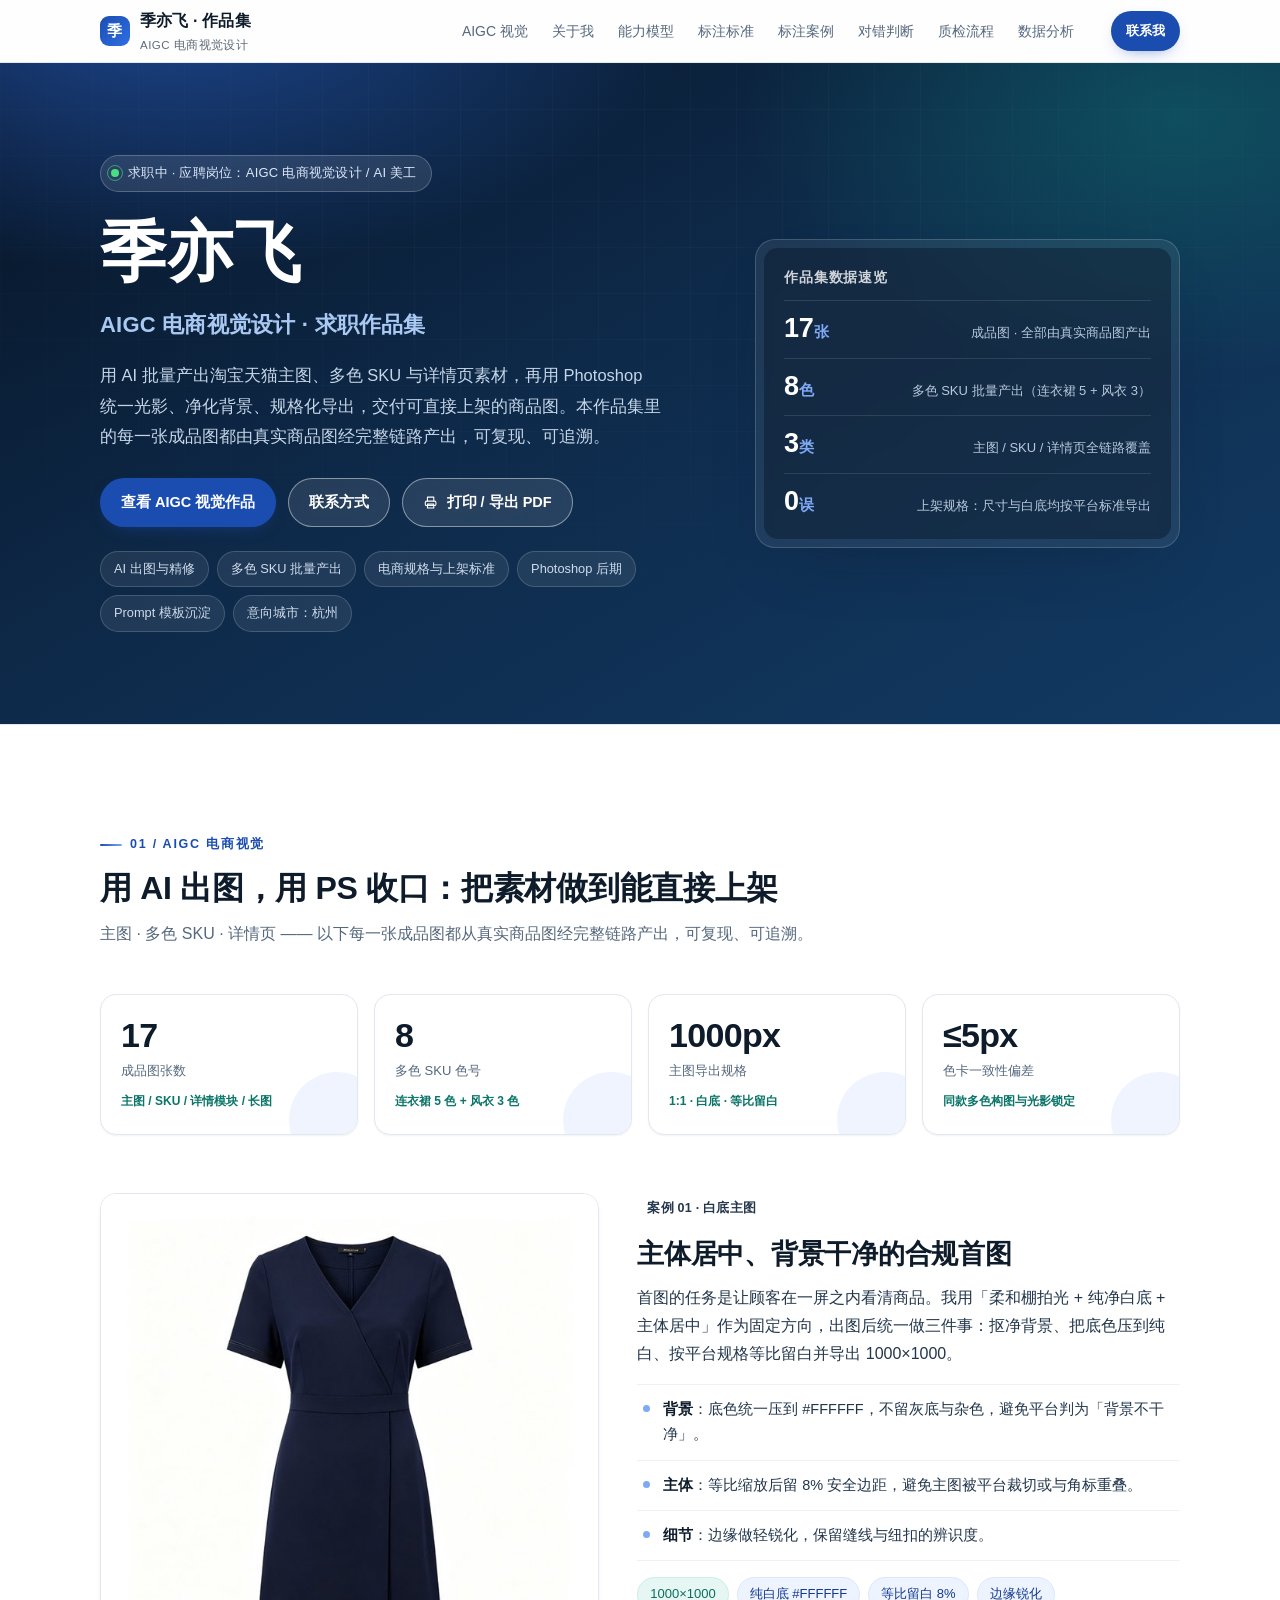
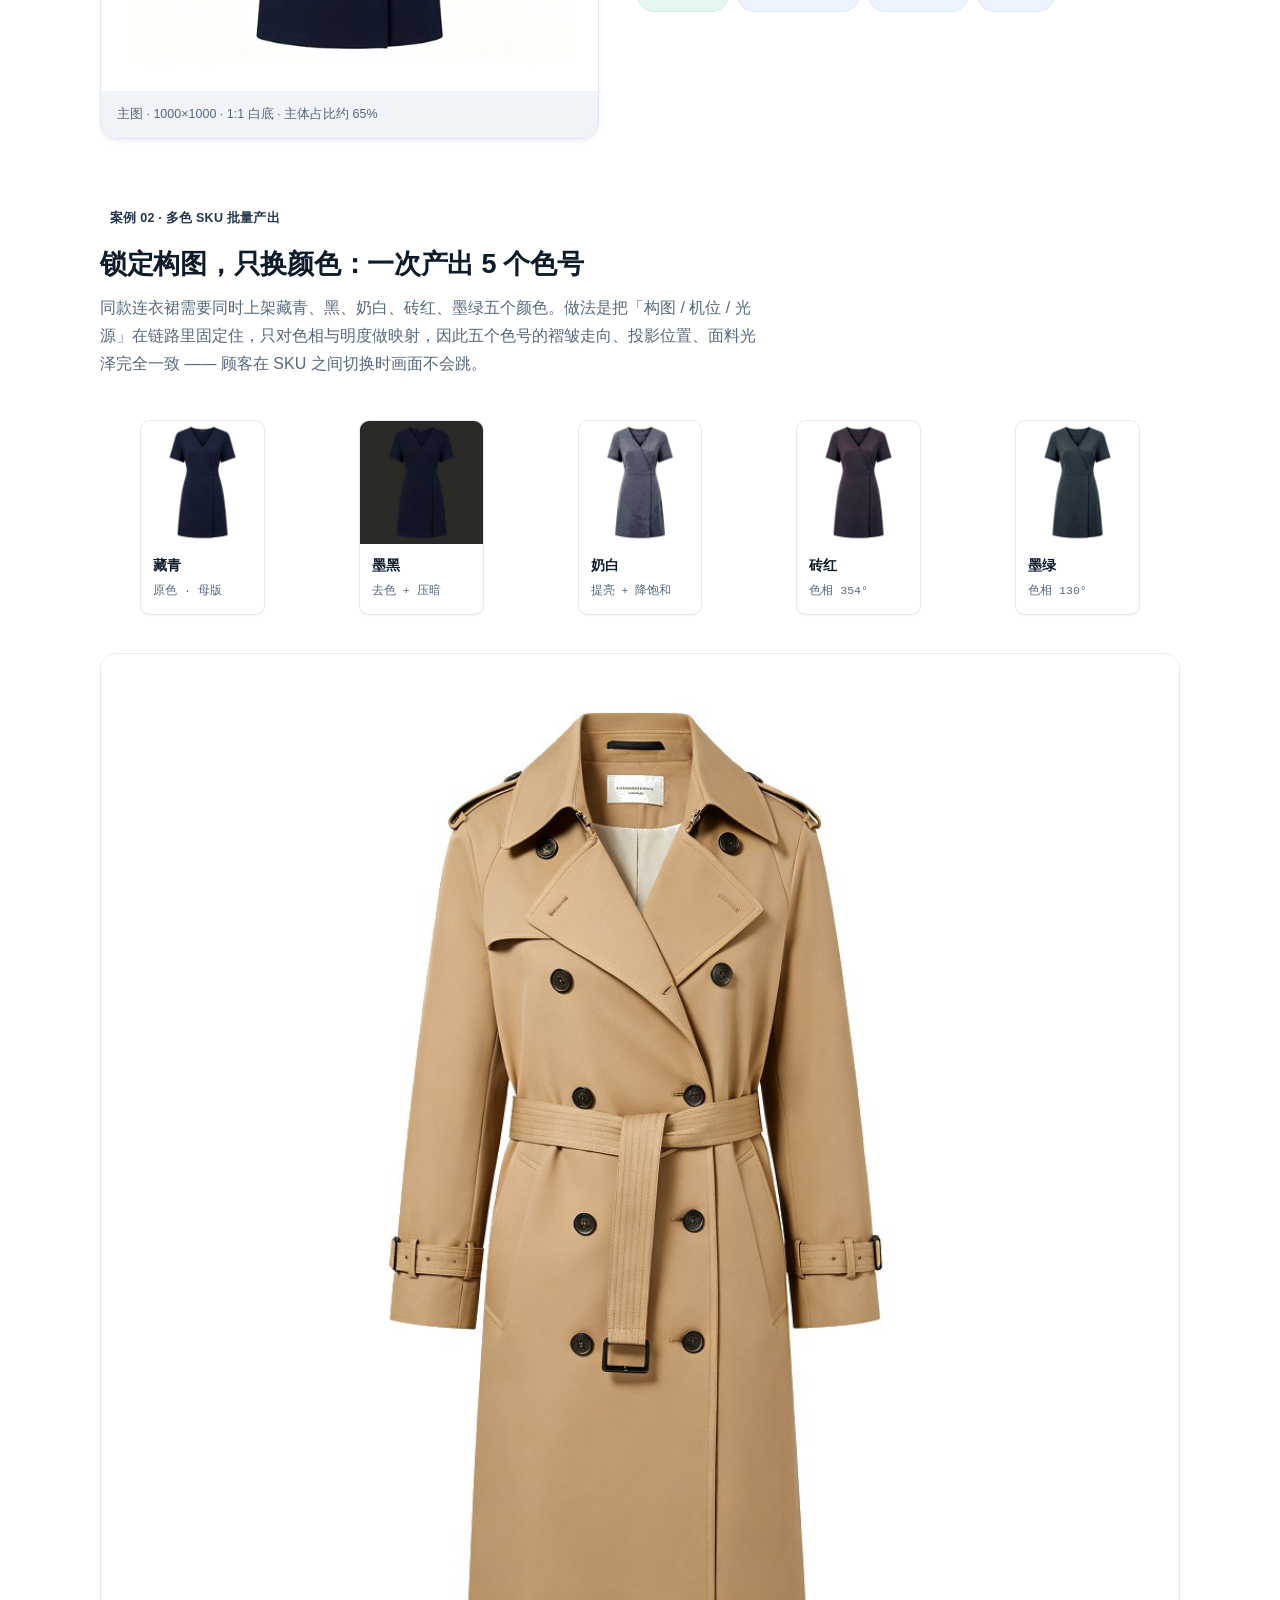
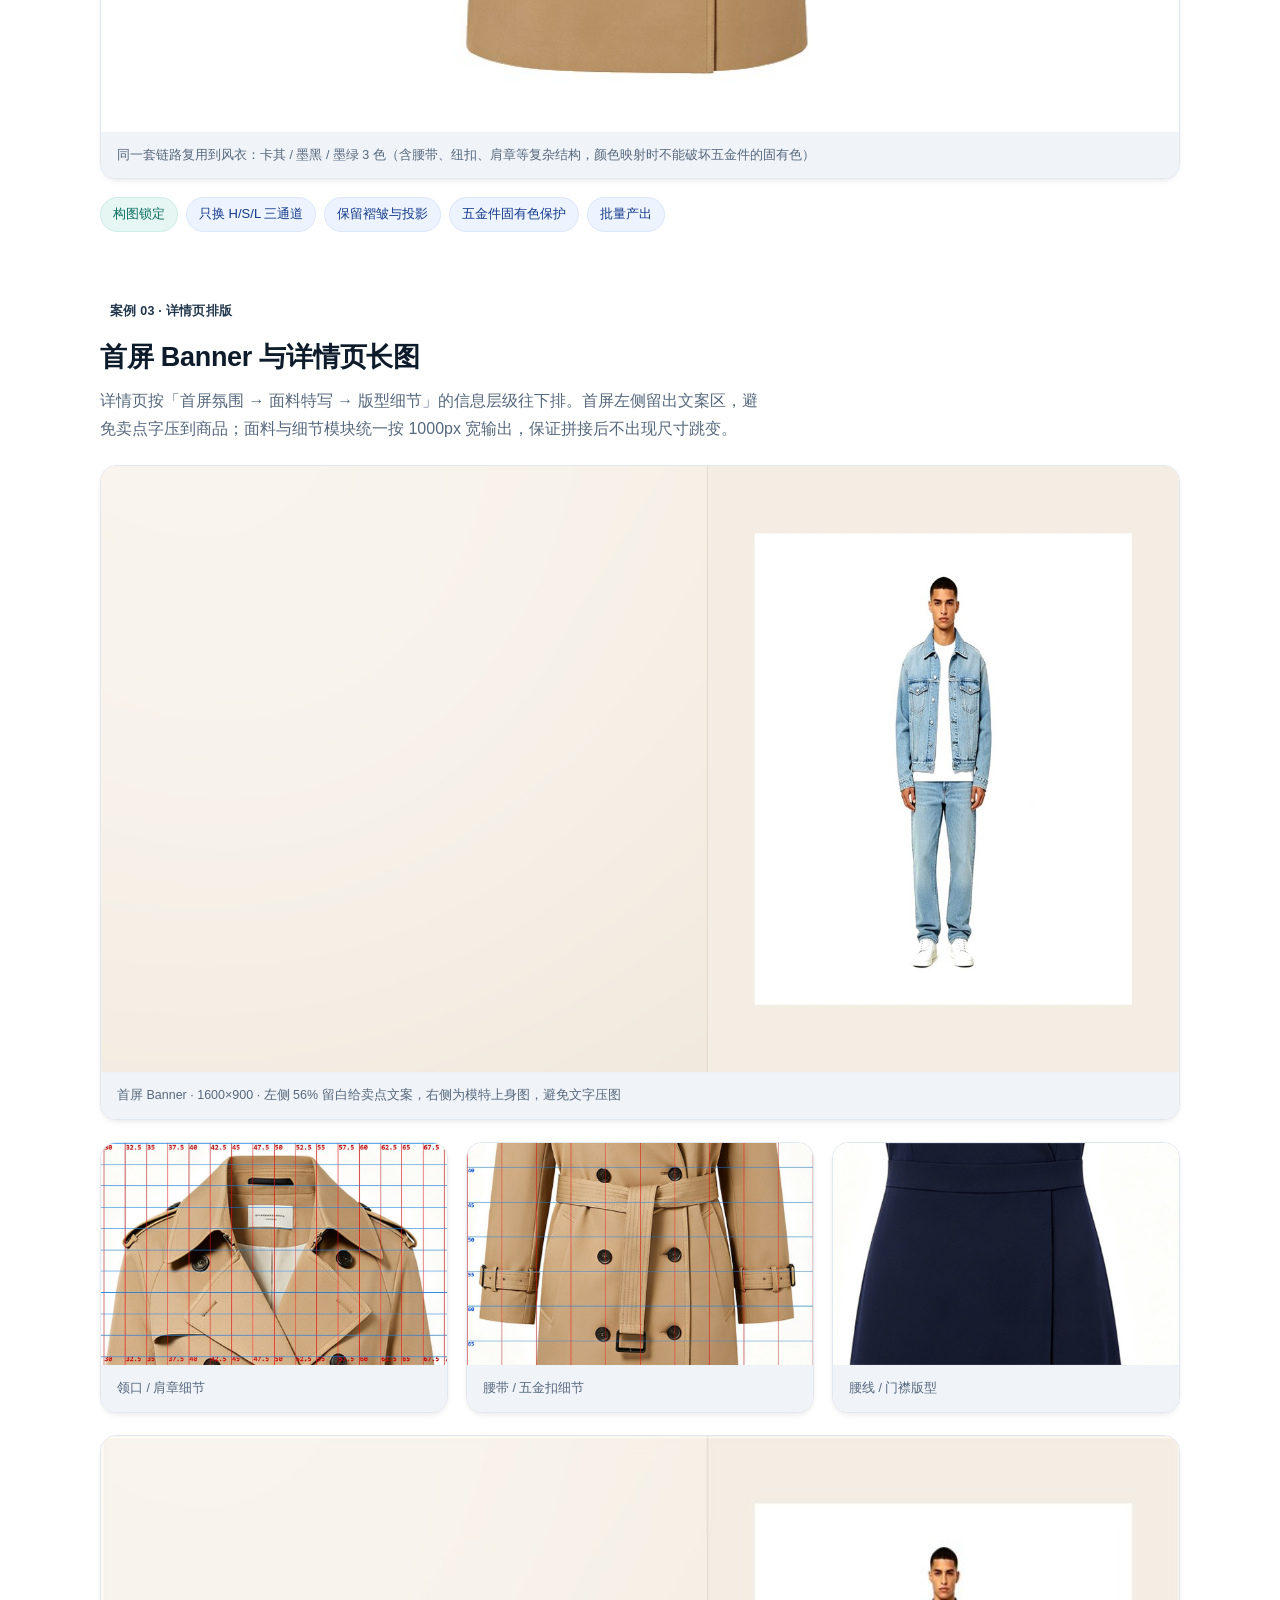
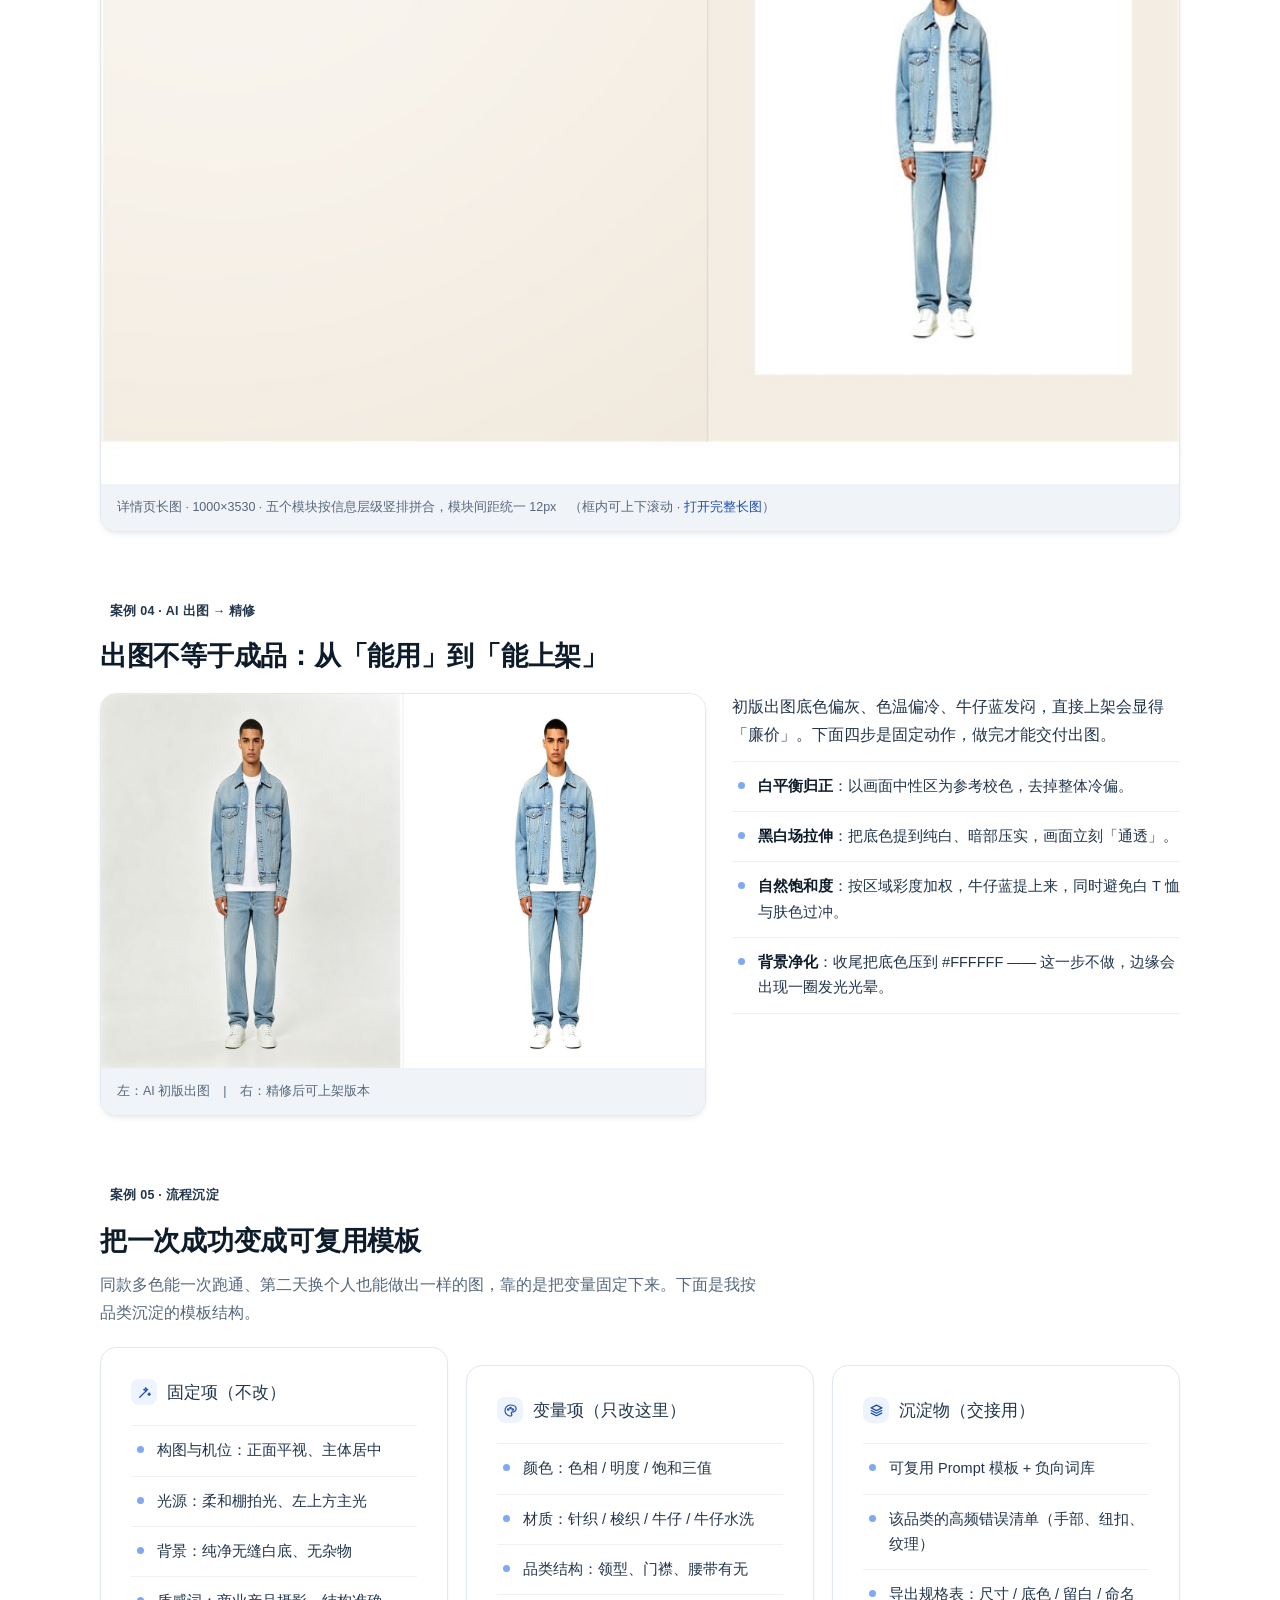
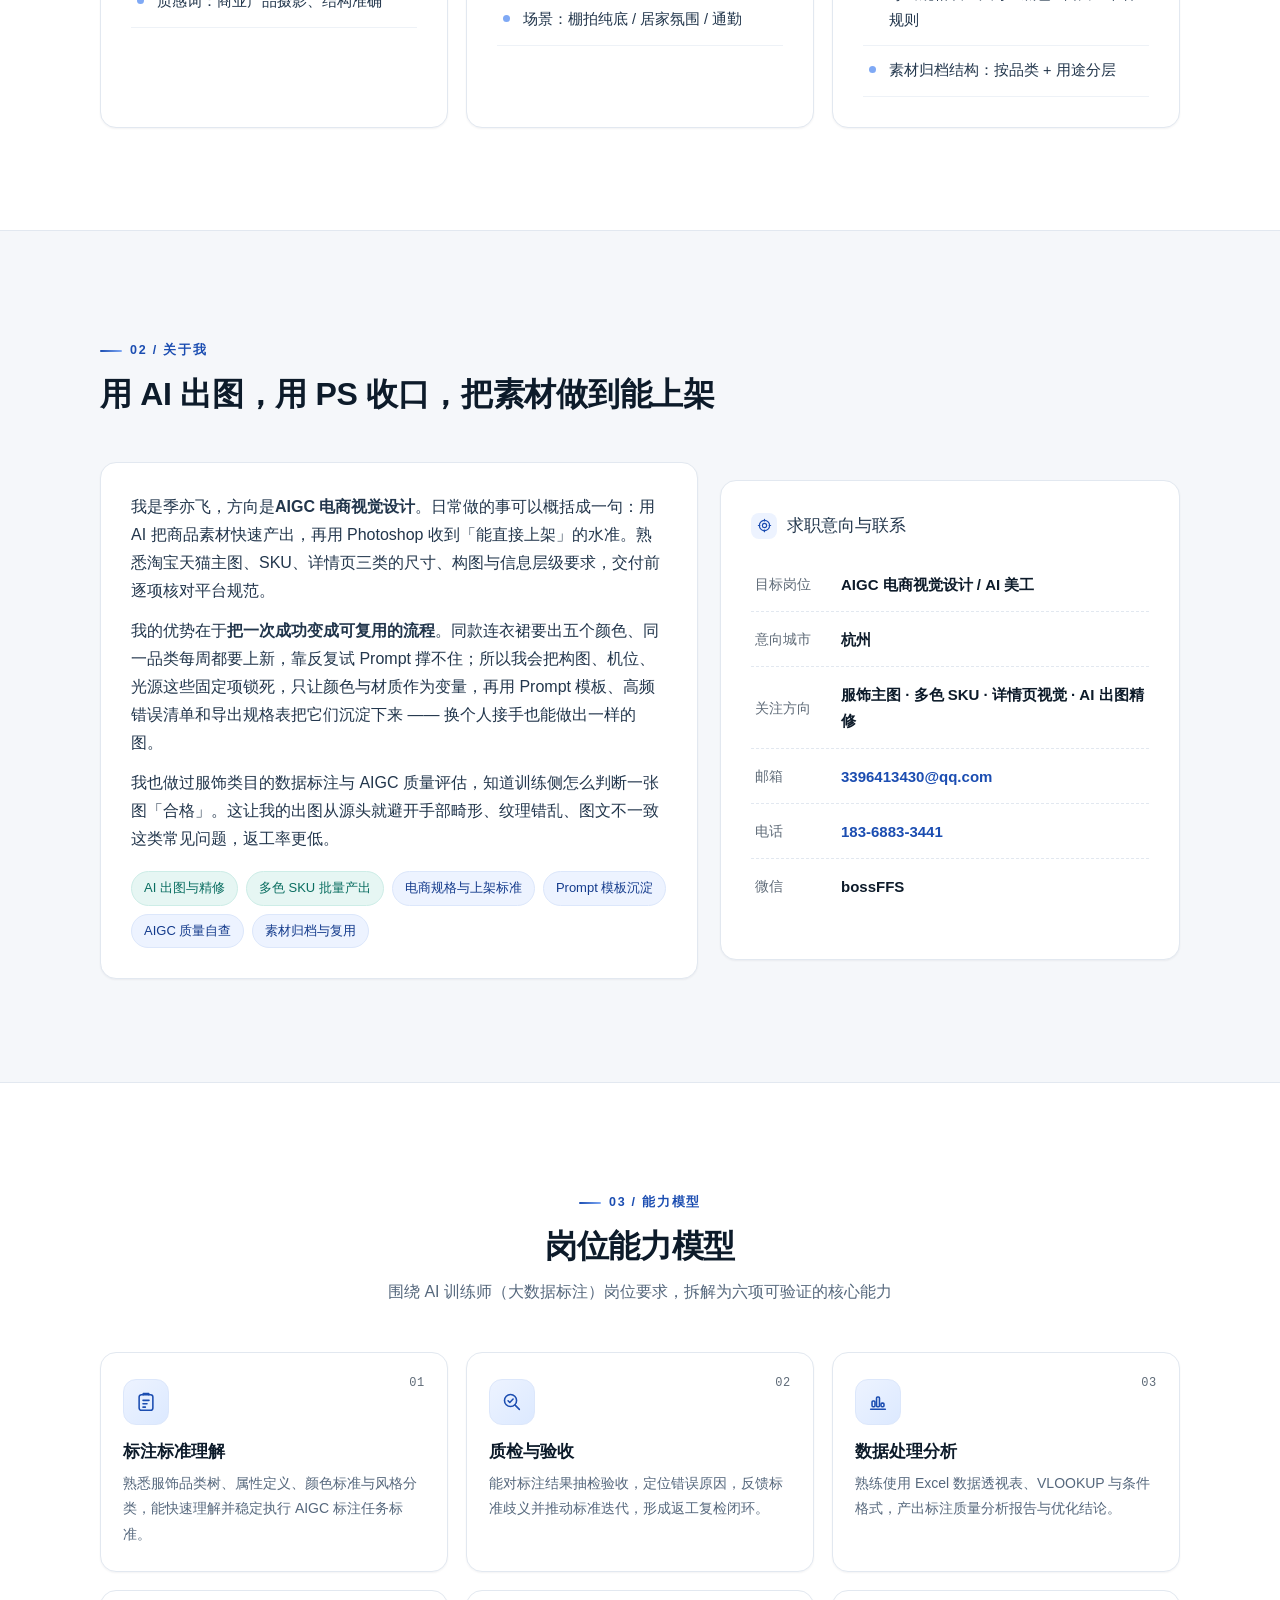
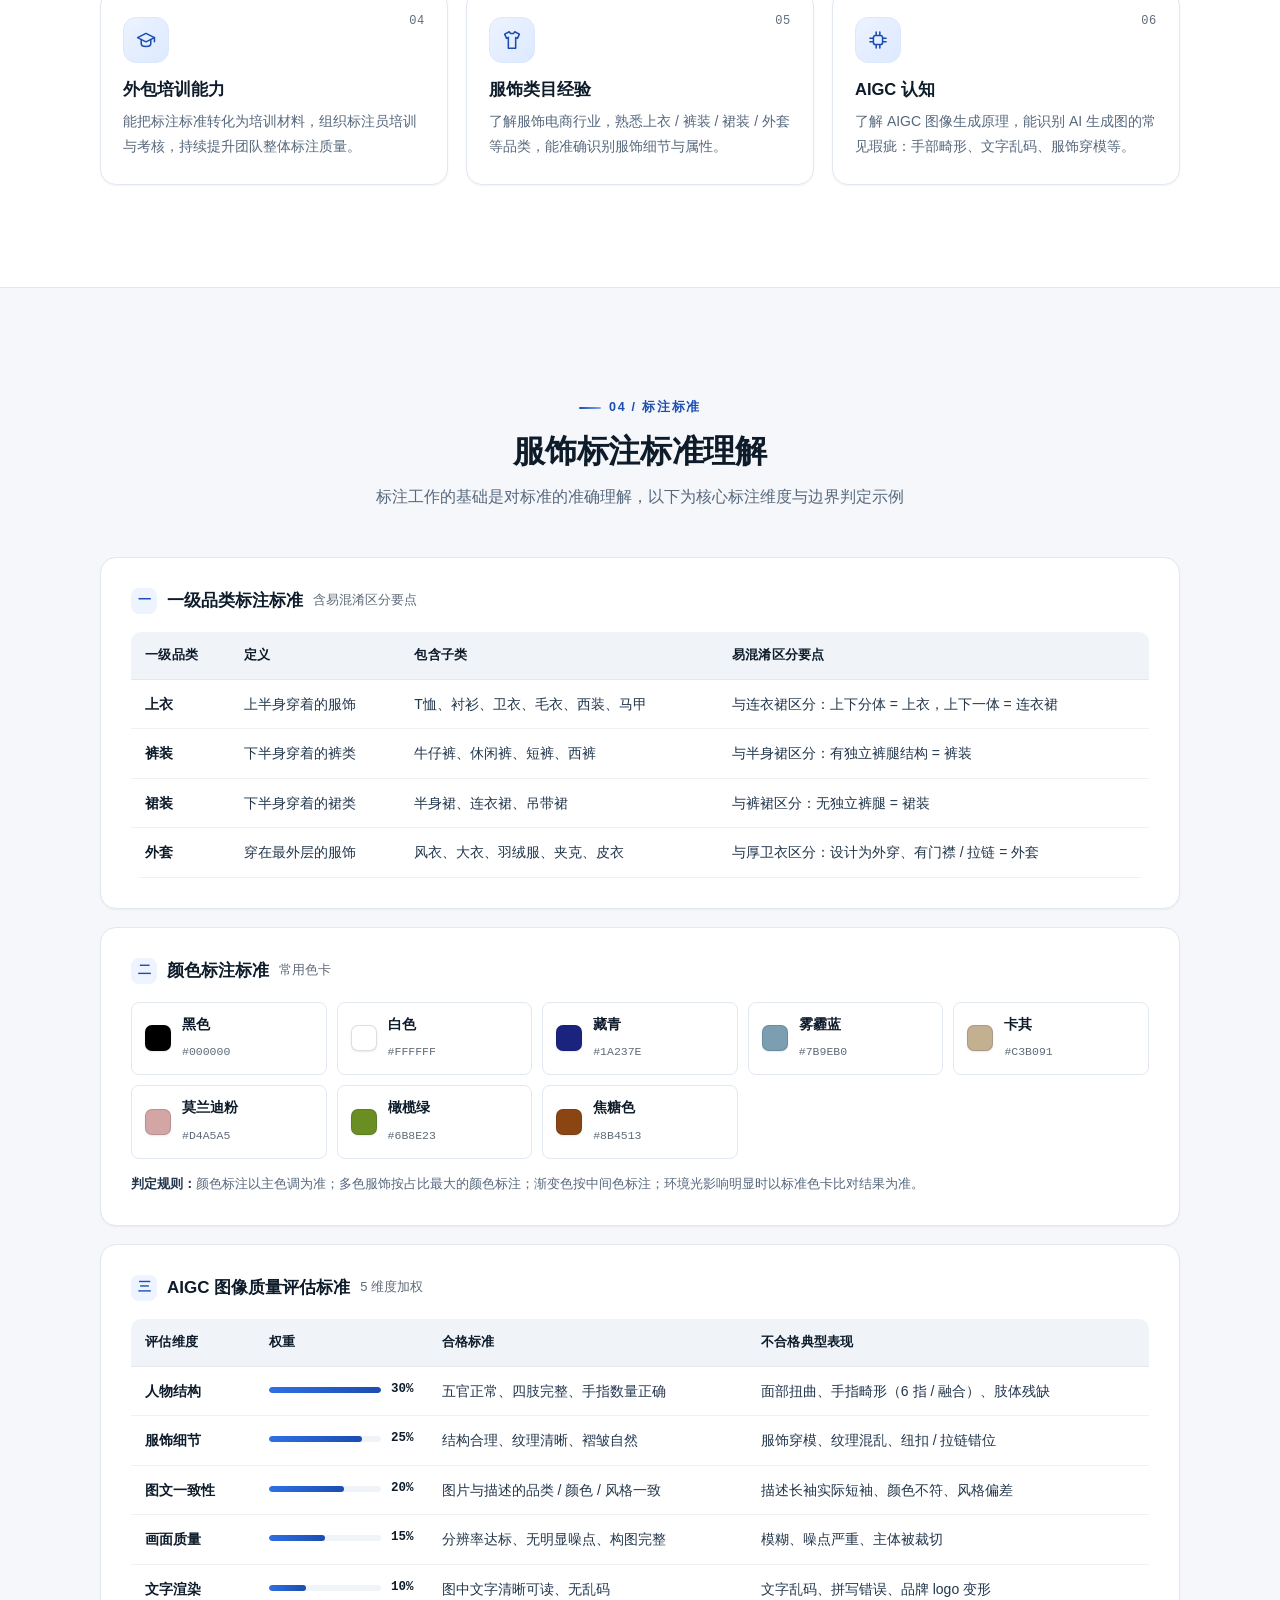
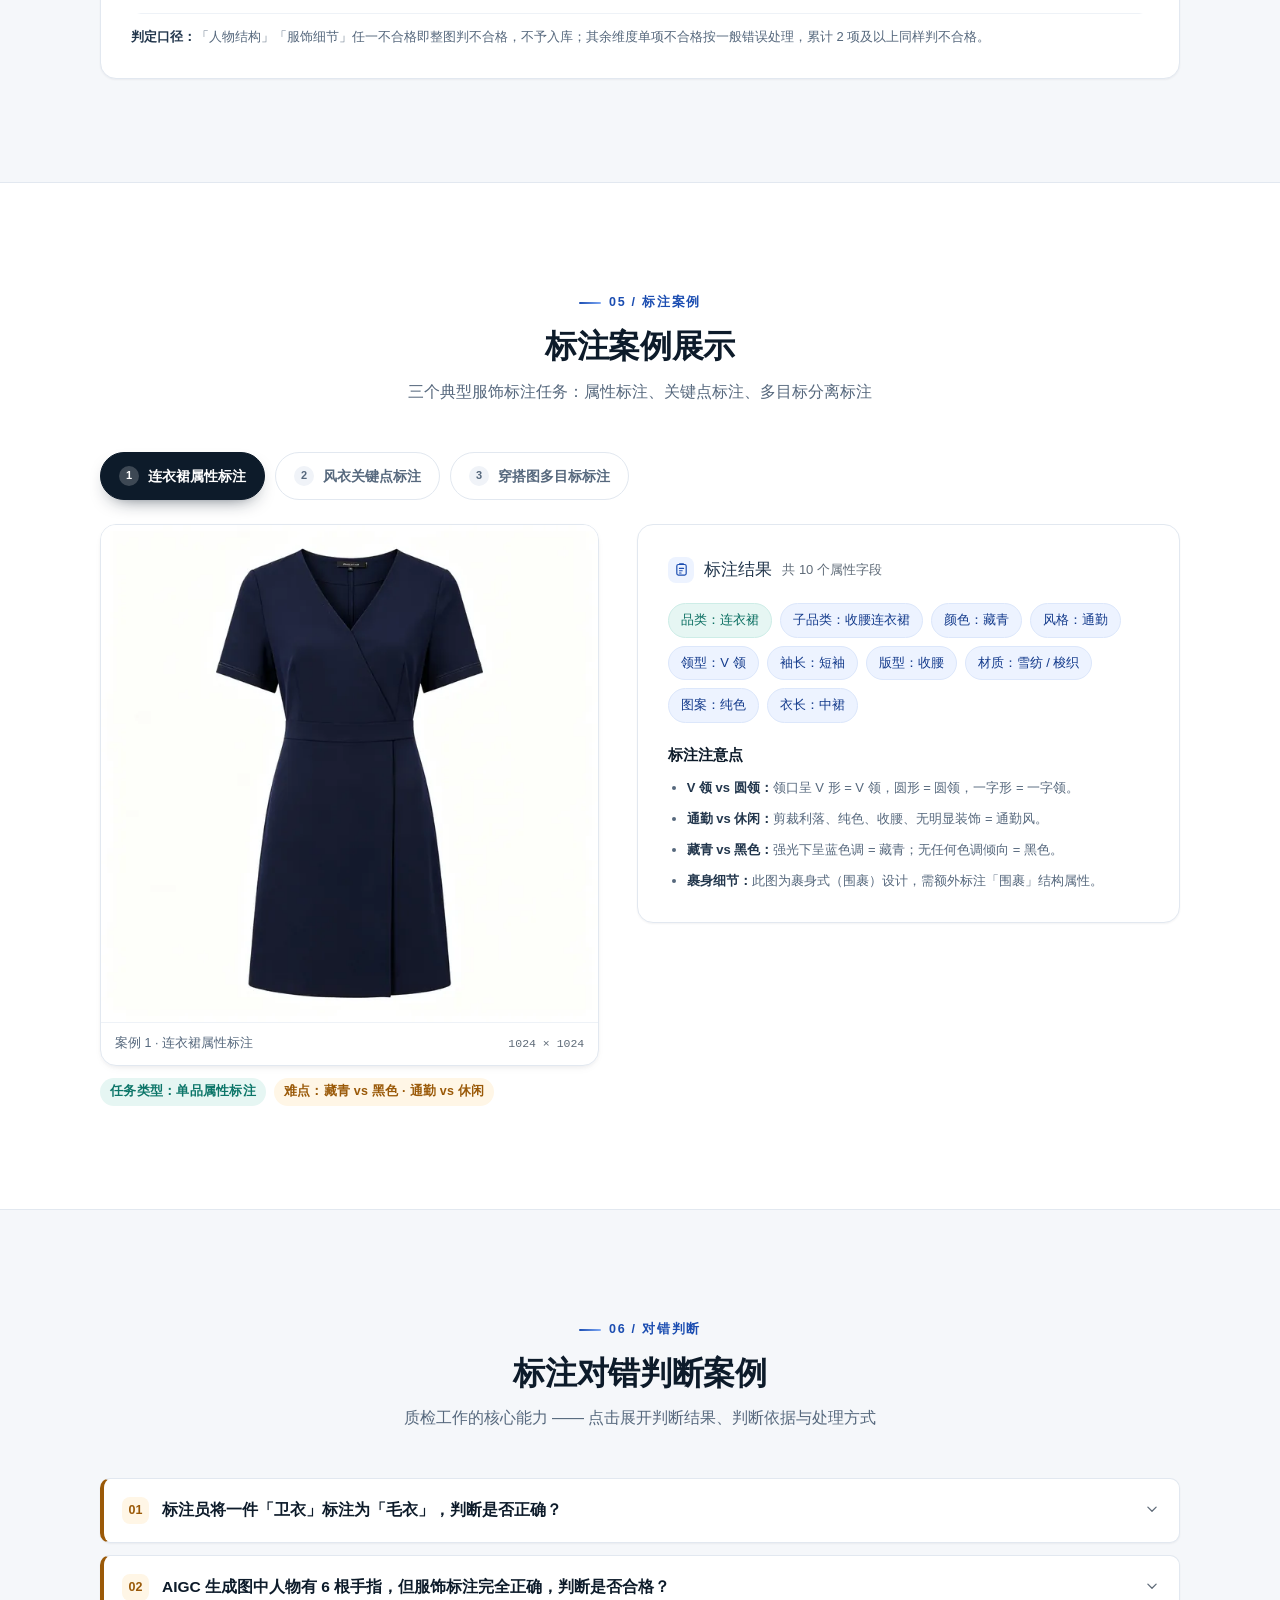
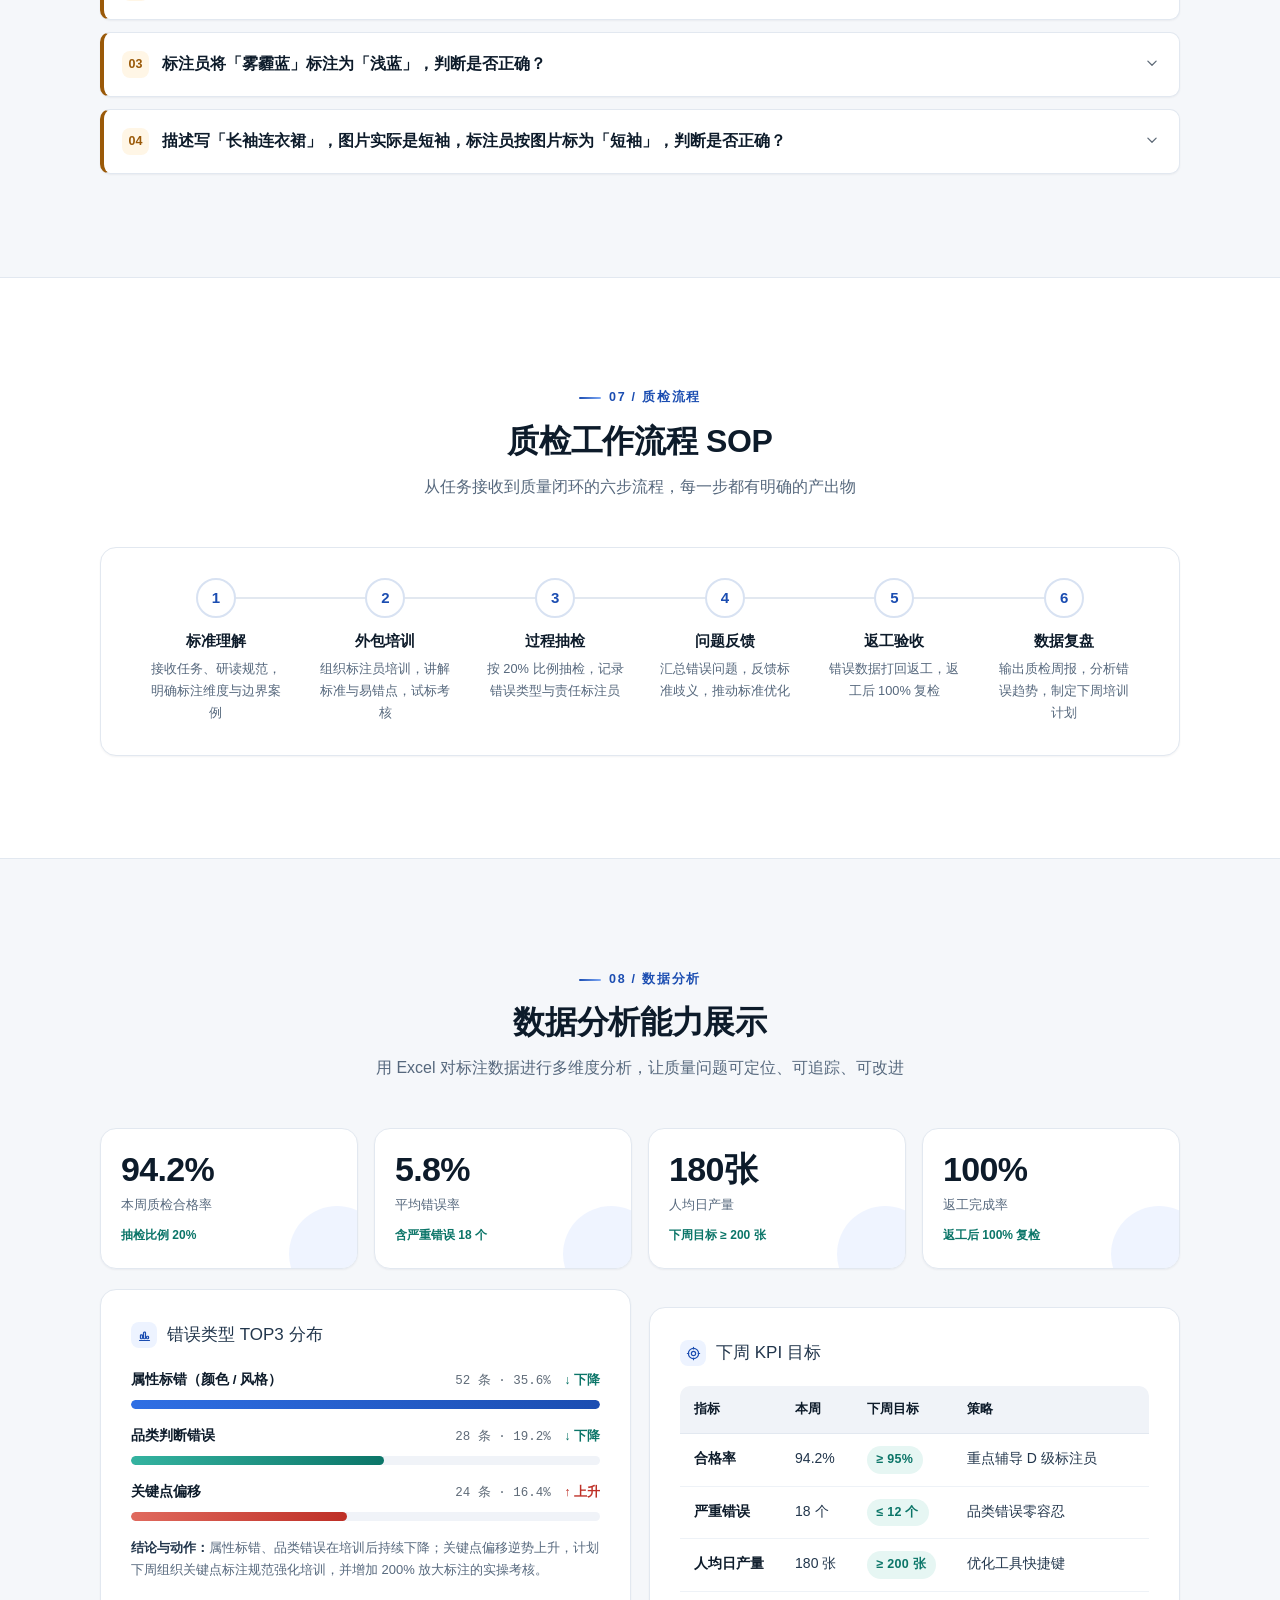
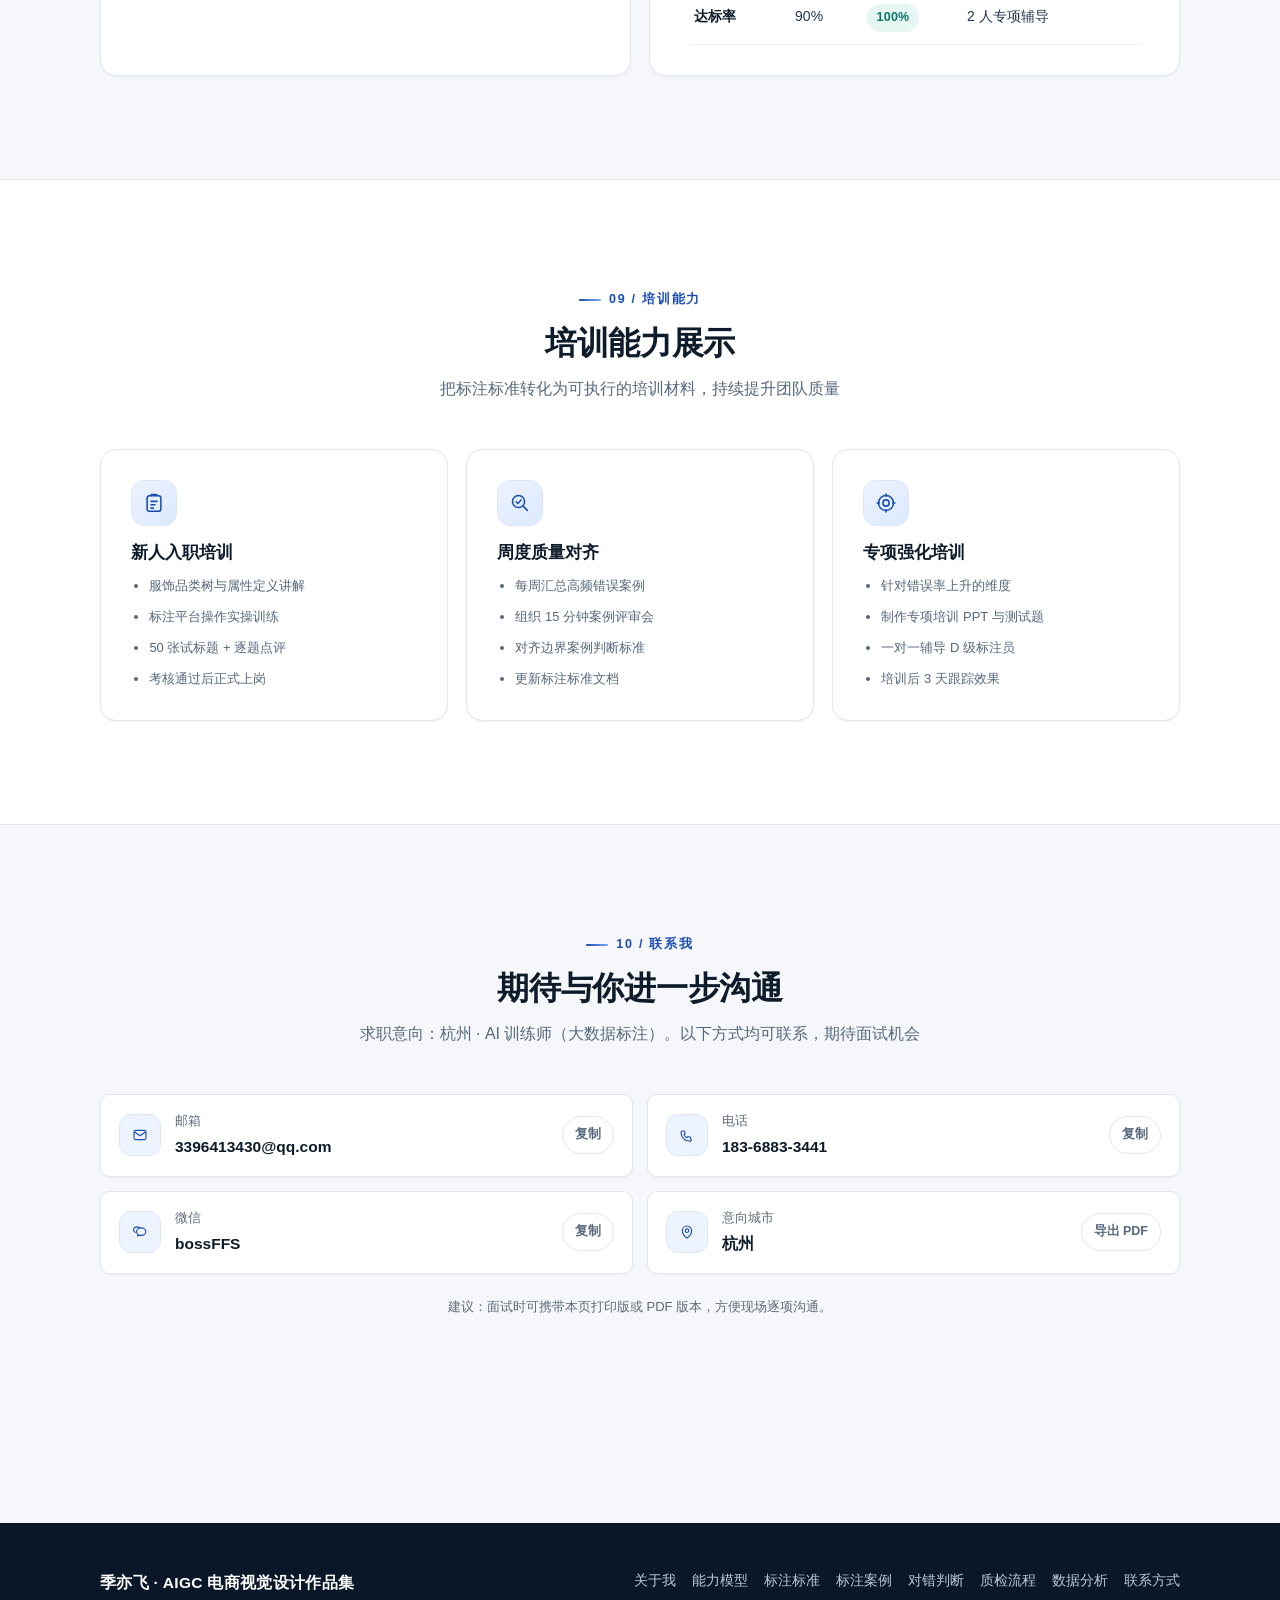
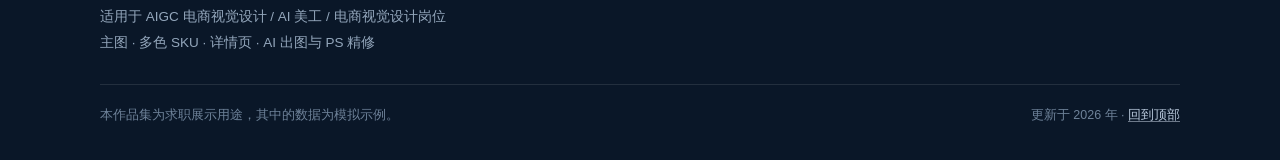
==== commit 4cb4385c: "feat(aigc): ?? AIGC ??????????????? - ??/??/??/SEO ???? AIGC ?????? - ?? 5 ???:??????? SKU??????????" ====
--- a/index.html
+++ b/index.html
@@ -3,20 +3,20 @@
 <head>
 <meta charset="UTF-8">
 <meta name="viewport" content="width=device-width, initial-scale=1.0">
-<title>季亦飞｜服饰 AIGC 数据标注 · 求职作品集</title>
-<meta name="description" content="季亦飞的服饰 AIGC 数据标注求职作品集：标注标准理解、标注案例与关键点标注、AIGC 质量评估、质检流程 SOP、Excel 数据分析与培训能力，求职方向为 AI 训练师（大数据标注）。">
-<meta name="keywords" content="AI训练师,数据标注,服饰标注,AIGC质量评估,关键点标注,标注质检,数据标注作品集,季亦飞,杭州">
+<title>季亦飞｜AIGC 电商视觉设计 · 求职作品集</title>
+<meta name="description" content="季亦飞的 AIGC 电商视觉设计求职作品集：淘宝天猫主图、多色 SKU 批量产出、详情页排版、AI 出图到 PS 精修的完整链路。含 17 张可上架成品图与 Prompt 模板沉淀方法，求职方向为 AIGC 电商视觉设计 / AI 美工。">
+<meta name="keywords" content="AIGC电商视觉,AI美工,电商主图,多色SKU,详情页设计,AI出图精修,Prompt模板,Photoshop后期,季亦飞,杭州">
 <meta name="author" content="季亦飞">
 <meta name="robots" content="index,follow">
-<meta name="theme-color" content="#0E2A4A">
+<meta name="theme-color" content="#1B4DB1">
 <meta name="color-scheme" content="light">
 <meta name="format-detection" content="telephone=no">
 
 <meta property="og:type" content="website">
 <meta property="og:site_name" content="季亦飞 · 作品集">
 <meta property="og:locale" content="zh_CN">
-<meta property="og:title" content="季亦飞｜服饰 AIGC 数据标注 · 求职作品集">
-<meta property="og:description" content="标注标准理解 · 质检验收 · 数据分析 · 外包培训：一份可执行的服饰 AIGC 数据标注能力作品集。">
+<meta property="og:title" content="季亦飞｜AIGC 电商视觉设计 · 求职作品集">
+<meta property="og:description" content="主图 · 多色 SKU · 详情页：用 AI 出图、用 PS 收口，把素材做到能直接上架。17 张成品图与完整链路说明。">
 <meta property="og:image" content="https://kongxiu7.github.io/portfolio/assets/img/og-cover.png">
 <meta property="og:url" content="https://kongxiu7.github.io/portfolio/">
 <meta name="twitter:card" content="summary_large_image">
@@ -30,11 +30,11 @@
   "@context": "https://schema.org",
   "@type": "Person",
   "name": "季亦飞",
-  "jobTitle": "AI训练师（大数据标注）",
+  "jobTitle": "AIGC 电商视觉设计 / AI 美工",
   "email": "mailto:3396413430@qq.com",
   "telephone": "+86-183-6883-3441",
   "address": { "@type": "PostalAddress", "addressLocality": "杭州", "addressCountry": "CN" },
-  "knowsAbout": ["服饰图像数据标注", "AIGC 质量评估", "关键点标注", "标注质检与培训", "Excel 数据分析"],
+  "knowsAbout": ["AIGC 电商视觉设计", "淘宝天猫主图", "多色 SKU 批量产出", "详情页排版", "AI 出图与 Photoshop 精修", "Prompt 模板沉淀", "服饰图像数据标注", "AIGC 质量评估"],
   "url": "https://kongxiu7.github.io/portfolio/"
 }
 </script>
@@ -64,6 +64,9 @@
   <symbol id="i-print" viewBox="0 0 24 24"><path d="M7 9.6V3.4h10v6.2"/><rect x="3.6" y="9.6" width="16.8" height="7" rx="2.2"/><path d="M7 14.4h10v6.2H7z"/></symbol>
   <symbol id="i-copy" viewBox="0 0 24 24"><rect x="9" y="9" width="11.4" height="11.4" rx="2.4"/><path d="M5.4 15H4.4A1.4 1.4 0 0 1 3 13.6V4.4A1.4 1.4 0 0 1 4.4 3h9.2A1.4 1.4 0 0 1 15 4.4v1"/></symbol>
   <symbol id="i-eye" viewBox="0 0 24 24"><path d="M2.5 12S6 5.8 12 5.8 21.5 12 21.5 12 18 18.2 12 18.2 2.5 12 2.5 12z"/><circle cx="12" cy="12" r="3"/></symbol>
+  <symbol id="i-palette" viewBox="0 0 24 24"><path d="M12 3.2a8.8 8.8 0 0 0 0 17.6c1.3 0 2.2-.9 2.2-2 0-.6-.2-1-.5-1.4-.3-.4-.5-.8-.5-1.3 0-1.1.9-2 2-2h2.3A5.3 5.3 0 0 0 21 8.8C21 5.7 17 3.2 12 3.2z"/><circle cx="8.4" cy="10.4" r="1.2"/><circle cx="12" cy="8" r="1.2"/><circle cx="15.6" cy="10.4" r="1.2"/></symbol>
+  <symbol id="i-layers" viewBox="0 0 24 24"><path d="m12 3.4 8.6 4.4-8.6 4.4L3.4 7.8z"/><path d="m3.6 12 8.4 4.3 8.4-4.3"/><path d="m3.6 16.2 8.4 4.3 8.4-4.3"/></symbol>
+  <symbol id="i-wand" viewBox="0 0 24 24"><path d="M4.4 19.6 15 9"/><path d="m14 4.2.9 2.3 2.3.9-2.3.9-.9 2.3-.9-2.3-2.3-.9 2.3-.9z"/><path d="m19.4 12.6.6 1.5 1.5.6-1.5.6-.6 1.5-.6-1.5-1.5-.6 1.5-.6z"/></symbol>
 </defs></svg>
 
 <!-- ============ 导航 ============ -->
@@ -71,9 +74,10 @@
   <nav class="nav__inner" aria-label="主导航">
     <a class="nav__brand" href="#top">
       <span class="nav__mark" aria-hidden="true">季</span>
-      <span>季亦飞 · 作品集<small>服饰 AIGC 数据标注</small></span>
+      <span>季亦飞 · 作品集<small>AIGC 电商视觉设计</small></span>
     </a>
     <div class="nav__links">
+      <a href="#aigc">AIGC 视觉</a>
       <a href="#about">关于我</a>
       <a href="#ability">能力模型</a>
       <a href="#standard">标注标准</a>
@@ -87,6 +91,7 @@
   </nav>
   <div class="drawer" id="drawer">
     <ul>
+      <li><a href="#aigc">AIGC 电商视觉作品</a></li>
       <li><a href="#about">关于我</a></li>
       <li><a href="#ability">岗位能力模型</a></li>
       <li><a href="#standard">标注标准理解</a></li>
@@ -107,23 +112,23 @@
     <div class="wrap hero__inner">
       <div class="hero__grid">
         <div>
-          <span class="hero__role"><i class="hero__pulse" aria-hidden="true"></i>求职中 · 应聘岗位：AI 训练师（大数据标注）</span>
+          <span class="hero__role"><i class="hero__pulse" aria-hidden="true"></i>求职中 · 应聘岗位：AIGC 电商视觉设计 / AI 美工</span>
           <h1>季亦飞</h1>
-          <p class="hero__title">服饰 AIGC 数据标注 · 求职作品集</p>
-          <p class="hero__lead">专注服饰类目图像标注与 AIGC 质量评估，具备「标注标准理解 → 外包培训 → 过程抽检 → 数据复盘」的全流程能力。本作品集用真实案例与数据，说明我如何把标准讲清楚、把质量管起来。</p>
+          <p class="hero__title">AIGC 电商视觉设计 · 求职作品集</p>
+          <p class="hero__lead">用 AI 批量产出淘宝天猫主图、多色 SKU 与详情页素材，再用 Photoshop 统一光影、净化背景、规格化导出，交付可直接上架的商品图。本作品集里的每一张成品图都由真实商品图经完整链路产出，可复现、可追溯。</p>
           <div class="hero__actions">
-            <a class="btn" href="#case">查看标注案例</a>
+            <a class="btn" href="#aigc">查看 AIGC 视觉作品</a>
             <a class="btn btn--ghost" href="#contact">联系方式</a>
             <button class="btn btn--ghost" type="button" data-print>
               <svg class="ico" aria-hidden="true"><use href="#i-print"/></svg>打印 / 导出 PDF
             </button>
           </div>
           <div class="hero__tags" aria-label="能力关键词">
-            <span>服饰属性标注</span>
-            <span>AIGC 质量评估</span>
-            <span>关键点标注</span>
-            <span>标注质检培训</span>
-            <span>Excel 数据分析</span>
+            <span>AI 出图与精修</span>
+            <span>多色 SKU 批量产出</span>
+            <span>电商规格与上架标准</span>
+            <span>Photoshop 后期</span>
+            <span>Prompt 模板沉淀</span>
             <span>意向城市：杭州</span>
           </div>
         </div>
@@ -131,14 +136,186 @@
           <div class="hero__panel-inner">
             <h2>作品集数据速览</h2>
             <ul class="hero__stats">
-              <li><b>94.2<i>%</i></b><span>本周质检合格率</span></li>
-              <li><b>5<i>维</i></b><span>AIGC 图像质量评估标准</span></li>
-              <li><b>8<i>点</i></b><span>风衣关键点标注精度 ≤5px</span></li>
-              <li><b>180<i>张</i></b><span>人均日产量</span></li>
+              <li><b>17<i>张</i></b><span>成品图 · 全部由真实商品图产出</span></li>
+              <li><b>8<i>色</i></b><span>多色 SKU 批量产出（连衣裙 5 + 风衣 3）</span></li>
+              <li><b>3<i>类</i></b><span>主图 / SKU / 详情页全链路覆盖</span></li>
+              <li><b>0<i>误</i></b><span>上架规格：尺寸与白底均按平台标准导出</span></li>
             </ul>
           </div>
         </aside>
       </div>
+    </div>
+  </section>
+
+  <!-- ============ AIGC 电商视觉作品集 ============ -->
+  <section class="section section--tint" id="aigc">
+    <div class="wrap">
+      <div class="section-head reveal">
+        <span class="eyebrow">01 / AIGC 电商视觉</span>
+        <h2 class="section-title">用 AI 出图，用 PS 收口：把素材做到能直接上架</h2>
+        <p class="section-sub">主图 · 多色 SKU · 详情页 —— 以下每一张成品图都从真实商品图经完整链路产出，可复现、可追溯。</p>
+      </div>
+
+      <div class="kpis reveal">
+        <div class="kpi"><div class="kpi__num">17</div><div class="kpi__label">成品图张数</div><div class="kpi__sub">主图 / SKU / 详情模块 / 长图</div></div>
+        <div class="kpi"><div class="kpi__num">8</div><div class="kpi__label">多色 SKU 色号</div><div class="kpi__sub">连衣裙 5 色 + 风衣 3 色</div></div>
+        <div class="kpi"><div class="kpi__num">1000px</div><div class="kpi__label">主图导出规格</div><div class="kpi__sub">1:1 · 白底 · 等比留白</div></div>
+        <div class="kpi"><div class="kpi__num">≤5px</div><div class="kpi__label">色卡一致性偏差</div><div class="kpi__sub">同款多色构图与光影锁定</div></div>
+      </div>
+
+      <!-- 案例一：白底主图 -->
+      <article class="case reveal" style="margin-top:clamp(34px,5vw,58px)">
+        <div class="case__media">
+          <figure class="shot">
+            <img src="assets/img/aigc/main-dress-1000-640.jpg" srcset="assets/img/aigc/main-dress-1000-640.jpg 640w, assets/img/aigc/main-dress-1000.jpg 1000w" sizes="(max-width: 900px) 92vw, 520px" alt="藏青连衣裙白底主图，主体居中、背景纯净，符合淘宝首图规范" width="1000" height="1000" decoding="async">
+            <figcaption>主图 · 1000×1000 · 1:1 白底 · 主体占比约 65%</figcaption>
+          </figure>
+        </div>
+        <div>
+          <span class="badge">案例 01 · 白底主图</span>
+          <h3 class="section-title" style="font-size:clamp(20px,2.4vw,27px);margin:14px 0 12px">主体居中、背景干净的合规首图</h3>
+          <p>首图的任务是让顾客在一屏之内看清商品。我用「柔和棚拍光 + 纯净白底 + 主体居中」作为固定方向，出图后统一做三件事：抠净背景、把底色压到纯白、按平台规格等比留白并导出 1000×1000。</p>
+          <ul class="cmp__list" style="margin-top:16px">
+            <li><b>背景</b>：底色统一压到 #FFFFFF，不留灰底与杂色，避免平台判为「背景不干净」。</li>
+            <li><b>主体</b>：等比缩放后留 8% 安全边距，避免主图被平台裁切或与角标重叠。</li>
+            <li><b>细节</b>：边缘做轻锐化，保留缝线与纽扣的辨识度。</li>
+          </ul>
+          <div class="tag-list" style="margin-top:16px">
+            <span class="tag tag--key">1000×1000</span>
+            <span class="tag">纯白底 #FFFFFF</span>
+            <span class="tag">等比留白 8%</span>
+            <span class="tag">边缘锐化</span>
+          </div>
+        </div>
+      </article>
+
+      <!-- 案例二：多色 SKU 批量产出 -->
+      <article class="reveal" style="margin-top:clamp(38px,5vw,64px)">
+        <span class="badge">案例 02 · 多色 SKU 批量产出</span>
+        <h3 class="section-title" style="font-size:clamp(20px,2.4vw,27px);margin:14px 0 12px">锁定构图，只换颜色：一次产出 5 个色号</h3>
+        <p class="section-sub" style="max-width:74ch">同款连衣裙需要同时上架藏青、黑、奶白、砖红、墨绿五个颜色。做法是把「构图 / 机位 / 光源」在链路里固定住，只对色相与明度做映射，因此五个色号的褶皱走向、投影位置、面料光泽完全一致 —— 顾客在 SKU 之间切换时画面不会跳。</p>
+        <div class="cw">
+          <figure class="cw__item">
+            <img src="assets/img/aigc/sku-dress-navy.jpg" srcset="assets/img/aigc/sku-dress-navy-640.jpg 640w, assets/img/aigc/sku-dress-navy.jpg 1000w" alt="藏青色连衣裙 SKU 图" width="1024" height="1024" loading="lazy" decoding="async">
+            <b>藏青</b><span>原色 · 母版</span>
+          </figure>
+          <figure class="cw__item">
+            <img src="assets/img/aigc/sku-dress-black.jpg" srcset="assets/img/aigc/sku-dress-black-640.jpg 640w, assets/img/aigc/sku-dress-black.jpg 1000w" alt="黑色连衣裙 SKU 图" width="1024" height="1024" loading="lazy" decoding="async">
+            <b>墨黑</b><span>去色 + 压暗</span>
+          </figure>
+          <figure class="cw__item">
+            <img src="assets/img/aigc/sku-dress-white.jpg" srcset="assets/img/aigc/sku-dress-white-640.jpg 640w, assets/img/aigc/sku-dress-white.jpg 1000w" alt="奶白色连衣裙 SKU 图" width="1024" height="1024" loading="lazy" decoding="async">
+            <b>奶白</b><span>提亮 + 降饱和</span>
+          </figure>
+          <figure class="cw__item">
+            <img src="assets/img/aigc/sku-dress-brick.jpg" srcset="assets/img/aigc/sku-dress-brick-640.jpg 640w, assets/img/aigc/sku-dress-brick.jpg 1000w" alt="砖红色连衣裙 SKU 图" width="1024" height="1024" loading="lazy" decoding="async">
+            <b>砖红</b><span>色相 354°</span>
+          </figure>
+          <figure class="cw__item">
+            <img src="assets/img/aigc/sku-dress-green.jpg" srcset="assets/img/aigc/sku-dress-green-640.jpg 640w, assets/img/aigc/sku-dress-green.jpg 1000w" alt="墨绿色连衣裙 SKU 图" width="1024" height="1024" loading="lazy" decoding="async">
+            <b>墨绿</b><span>色相 130°</span>
+          </figure>
+        </div>
+        <figure class="shot shot--wide">
+          <img src="assets/img/aigc/sku-coat-camel.jpg" srcset="assets/img/aigc/sku-coat-camel-640.jpg 640w, assets/img/aigc/sku-coat-camel.jpg 1000w" alt="卡其色风衣 SKU 图" width="1024" height="1024" loading="lazy" decoding="async">
+          <figcaption>同一套链路复用到风衣：卡其 / 墨黑 / 墨绿 3 色（含腰带、纽扣、肩章等复杂结构，颜色映射时不能破坏五金件的固有色）</figcaption>
+        </figure>
+        <div class="tag-list" style="margin-top:18px">
+          <span class="tag tag--key">构图锁定</span>
+          <span class="tag">只换 H/S/L 三通道</span>
+          <span class="tag">保留褶皱与投影</span>
+          <span class="tag">五金件固有色保护</span>
+          <span class="tag">批量产出</span>
+        </div>
+      </article>
+
+      <!-- 案例三：详情页长图 -->
+      <article class="reveal" style="margin-top:clamp(38px,5vw,64px)">
+        <span class="badge">案例 03 · 详情页排版</span>
+        <h3 class="section-title" style="font-size:clamp(20px,2.4vw,27px);margin:14px 0 12px">首屏 Banner 与详情页长图</h3>
+        <p class="section-sub" style="max-width:74ch">详情页按「首屏氛围 → 面料特写 → 版型细节」的信息层级往下排。首屏左侧留出文案区，避免卖点字压到商品；面料与细节模块统一按 1000px 宽输出，保证拼接后不出现尺寸跳变。</p>
+        <figure class="shot shot--wide">
+          <img src="assets/img/aigc/banner-detail-hero.jpg" srcset="assets/img/aigc/banner-detail-hero-640.jpg 640w, assets/img/aigc/banner-detail-hero.jpg 1000w" alt="家居休闲风详情页首屏 Banner，左侧留白用于卖点文案，右侧为模特上身图" width="1600" height="900" loading="lazy" decoding="async">
+          <figcaption>首屏 Banner · 1600×900 · 左侧 56% 留白给卖点文案，右侧为模特上身图，避免文字压图</figcaption>
+        </figure>
+        <div class="grid grid--3" style="margin-top:22px">
+          <figure class="shot">
+            <img src="assets/img/aigc/detail-collar-1000.jpg" srcset="assets/img/aigc/detail-collar-1000-640.jpg 640w, assets/img/aigc/detail-collar-1000.jpg 1000w" alt="风衣领口与肩章细节特写" width="1000" height="640" loading="lazy" decoding="async">
+            <figcaption>领口 / 肩章细节</figcaption>
+          </figure>
+          <figure class="shot">
+            <img src="assets/img/aigc/detail-belt-1000.jpg" srcset="assets/img/aigc/detail-belt-1000-640.jpg 640w, assets/img/aigc/detail-belt-1000.jpg 1000w" alt="风衣腰带与五金扣细节特写" width="1000" height="640" loading="lazy" decoding="async">
+            <figcaption>腰带 / 五金扣细节</figcaption>
+          </figure>
+          <figure class="shot">
+            <img src="assets/img/aigc/detail-waist-1000.jpg" srcset="assets/img/aigc/detail-waist-1000-640.jpg 640w, assets/img/aigc/detail-waist-1000.jpg 1000w" alt="连衣裙腰线与门襟版型特写" width="1000" height="640" loading="lazy" decoding="async">
+            <figcaption>腰线 / 门襟版型</figcaption>
+          </figure>
+        </div>
+        <figure class="shot shot--wide shot--tall">
+          <div class="shot__scroll">
+            <img src="assets/img/aigc/detail-longpage.jpg" srcset="assets/img/aigc/detail-longpage-640.jpg 640w, assets/img/aigc/detail-longpage.jpg 1000w" alt="由首屏 Banner、模特上身、领口、腰带、腰线五个模块竖排拼合的详情页长图" width="1000" height="3530" loading="lazy" decoding="async">
+          </div>
+          <figcaption>详情页长图 · 1000×3530 · 五个模块按信息层级竖排拼合，模块间距统一 12px　<span class="shot__more">（框内可上下滚动 · <a href="assets/img/aigc/detail-longpage.jpg" target="_blank" rel="noopener">打开完整长图</a>）</span></figcaption>
+        </figure>
+      </article>
+
+      <!-- 案例四：精修对比 -->
+      <article class="reveal" style="margin-top:clamp(38px,5vw,64px)">
+        <span class="badge">案例 04 · AI 出图 → 精修</span>
+        <h3 class="section-title" style="font-size:clamp(20px,2.4vw,27px);margin:14px 0 12px">出图不等于成品：从「能用」到「能上架」</h3>
+        <div class="cmp" style="margin-top:18px">
+          <figure class="shot">
+            <img src="assets/img/aigc/compare-retouch.jpg" srcset="assets/img/aigc/compare-retouch-640.jpg 640w, assets/img/aigc/compare-retouch.jpg 1000w" alt="左为 AI 初版出图（底色偏灰、色温偏冷），右为精修后可上架版本（纯白底、色温归正、牛仔蓝更通透）" width="1614" height="1000" loading="lazy" decoding="async">
+            <figcaption>左：AI 初版出图　|　右：精修后可上架版本</figcaption>
+          </figure>
+          <div>
+            <p style="margin-bottom:12px">初版出图底色偏灰、色温偏冷、牛仔蓝发闷，直接上架会显得「廉价」。下面四步是固定动作，做完才能交付出图。</p>
+            <ul class="cmp__list">
+              <li><b>白平衡归正</b>：以画面中性区为参考校色，去掉整体冷偏。</li>
+              <li><b>黑白场拉伸</b>：把底色提到纯白、暗部压实，画面立刻「通透」。</li>
+              <li><b>自然饱和度</b>：按区域彩度加权，牛仔蓝提上来，同时避免白 T 恤与肤色过冲。</li>
+              <li><b>背景净化</b>：收尾把底色压到 #FFFFFF —— 这一步不做，边缘会出现一圈发光光晕。</li>
+            </ul>
+          </div>
+        </div>
+      </article>
+
+      <!-- 案例五：Prompt 模板 -->
+      <article class="reveal" style="margin-top:clamp(38px,5vw,64px)">
+        <span class="badge">案例 05 · 流程沉淀</span>
+        <h3 class="section-title" style="font-size:clamp(20px,2.4vw,27px);margin:14px 0 12px">把一次成功变成可复用模板</h3>
+        <p class="section-sub" style="max-width:74ch">同款多色能一次跑通、第二天换个人也能做出一样的图，靠的是把变量固定下来。下面是我按品类沉淀的模板结构。</p>
+        <div class="grid grid--3" style="margin-top:20px">
+          <div class="card">
+            <div class="card__title"><span class="num" aria-hidden="true"><svg class="ico"><use href="#i-wand"/></svg></span>固定项（不改）</div>
+            <ul class="cmp__list">
+              <li>构图与机位：正面平视、主体居中</li>
+              <li>光源：柔和棚拍光、左上方主光</li>
+              <li>背景：纯净无缝白底、无杂物</li>
+              <li>质感词：商业产品摄影、结构准确</li>
+            </ul>
+          </div>
+          <div class="card">
+            <div class="card__title"><span class="num" aria-hidden="true"><svg class="ico"><use href="#i-palette"/></svg></span>变量项（只改这里）</div>
+            <ul class="cmp__list">
+              <li>颜色：色相 / 明度 / 饱和三值</li>
+              <li>材质：针织 / 梭织 / 牛仔 / 牛仔水洗</li>
+              <li>品类结构：领型、门襟、腰带有无</li>
+              <li>场景：棚拍纯底 / 居家氛围 / 通勤</li>
+            </ul>
+          </div>
+          <div class="card">
+            <div class="card__title"><span class="num" aria-hidden="true"><svg class="ico"><use href="#i-layers"/></svg></span>沉淀物（交接用）</div>
+            <ul class="cmp__list">
+              <li>可复用 Prompt 模板 + 负向词库</li>
+              <li>该品类的高频错误清单（手部、纽扣、纹理）</li>
+              <li>导出规格表：尺寸 / 底色 / 留白 / 命名规则</li>
+              <li>素材归档结构：按品类 + 用途分层</li>
+            </ul>
+          </div>
+        </div>
+      </article>
     </div>
   </section>
 
@@ -146,29 +323,29 @@
   <section class="section" id="about">
     <div class="wrap">
       <div class="section-head reveal">
-        <span class="eyebrow">01 / 关于我</span>
-        <h2 class="section-title">把标注标准讲清楚，把质量数据管起来</h2>
+        <span class="eyebrow">02 / 关于我</span>
+        <h2 class="section-title">用 AI 出图，用 PS 收口，把素材做到能上架</h2>
       </div>
       <div class="about">
         <div class="about__text card reveal">
-          <p>我是季亦飞，专注于服饰类目的数据标注与 AIGC 质量评估。熟悉服饰品类树、属性定义、颜色标准与风格分类，能够快速理解标注规范，并把抽象的标准拆解成标注员可以直接执行的判断规则。</p>
-          <p>在质量与交付环节，我习惯用「标准 + 抽检 + 复盘」的方式管理质量：把高频错误和易混淆的边界案例沉淀成培训材料，用 Excel 数据透视表统计错误类型分布，定位到具体标注员的薄弱维度，再针对性辅导，让合格率与产能同步提升。</p>
-          <p>本作品集完整呈现我对标注标准的理解、标注案例的产出方式、质检流程 SOP 与数据分析思路，均为可直接复用的方法与示例。</p>
+          <p>我是季亦飞，方向是<b>AIGC 电商视觉设计</b>。日常做的事可以概括成一句：用 AI 把商品素材快速产出，再用 Photoshop 收到「能直接上架」的水准。熟悉淘宝天猫主图、SKU、详情页三类的尺寸、构图与信息层级要求，交付前逐项核对平台规范。</p>
+          <p>我的优势在于<b>把一次成功变成可复用的流程</b>。同款连衣裙要出五个颜色、同一品类每周都要上新，靠反复试 Prompt 撑不住；所以我会把构图、机位、光源这些固定项锁死，只让颜色与材质作为变量，再用 Prompt 模板、高频错误清单和导出规格表把它们沉淀下来 —— 换个人接手也能做出一样的图。</p>
+          <p>我也做过服饰类目的数据标注与 AIGC 质量评估，知道训练侧怎么判断一张图「合格」。这让我的出图从源头就避开手部畸形、纹理错乱、图文不一致这类常见问题，返工率更低。</p>
           <div class="tag-list" style="margin-top:18px">
-            <span class="tag tag--key">服饰品类树</span>
-            <span class="tag tag--key">属性与颜色标准</span>
-            <span class="tag">图文一致性校验</span>
-            <span class="tag">关键点精度控制</span>
-            <span class="tag">抽检与返工闭环</span>
-            <span class="tag">标准化培训材料</span>
+            <span class="tag tag--key">AI 出图与精修</span>
+            <span class="tag tag--key">多色 SKU 批量产出</span>
+            <span class="tag">电商规格与上架标准</span>
+            <span class="tag">Prompt 模板沉淀</span>
+            <span class="tag">AIGC 质量自查</span>
+            <span class="tag">素材归档与复用</span>
           </div>
         </div>
         <div class="card reveal">
           <div class="card__title"><span class="num" aria-hidden="true"><svg class="ico"><use href="#i-target"/></svg></span>求职意向与联系</div>
           <dl class="facts">
-            <div><dt>目标岗位</dt><dd>AI 训练师（大数据标注）</dd></div>
+            <div><dt>目标岗位</dt><dd>AIGC 电商视觉设计 / AI 美工</dd></div>
             <div><dt>意向城市</dt><dd>杭州</dd></div>
-            <div><dt>关注方向</dt><dd>服饰图像标注 · AIGC 质量评估 · 标注质检</dd></div>
+            <div><dt>关注方向</dt><dd>服饰主图 · 多色 SKU · 详情页视觉 · AI 出图精修</dd></div>
             <div><dt>邮箱</dt><dd><a href="mailto:3396413430@qq.com">3396413430@qq.com</a></dd></div>
             <div><dt>电话</dt><dd><a href="tel:18368833441">183-6883-3441</a></dd></div>
             <div><dt>微信</dt><dd>bossFFS</dd></div>
@@ -183,7 +360,7 @@
   <section class="section section--tint" id="ability">
     <div class="wrap">
       <div class="section-head is-center reveal">
-        <span class="eyebrow">02 / 能力模型</span>
+        <span class="eyebrow">03 / 能力模型</span>
         <h2 class="section-title">岗位能力模型</h2>
         <p class="section-sub">围绕 AI 训练师（大数据标注）岗位要求，拆解为六项可验证的核心能力</p>
       </div>
@@ -232,7 +409,7 @@
   <section class="section" id="standard">
     <div class="wrap">
       <div class="section-head is-center reveal">
-        <span class="eyebrow">03 / 标注标准</span>
+        <span class="eyebrow">04 / 标注标准</span>
         <h2 class="section-title">服饰标注标准理解</h2>
         <p class="section-sub">标注工作的基础是对标准的准确理解，以下为核心标注维度与边界判定示例</p>
       </div>
@@ -319,7 +496,7 @@
   <section class="section section--tint" id="case">
     <div class="wrap">
       <div class="section-head is-center reveal">
-        <span class="eyebrow">04 / 标注案例</span>
+        <span class="eyebrow">05 / 标注案例</span>
         <h2 class="section-title">标注案例展示</h2>
         <p class="section-sub">三个典型服饰标注任务：属性标注、关键点标注、多目标分离标注</p>
       </div>
@@ -380,7 +557,7 @@
                 <picture>
                   <source type="image/webp" srcset="assets/img/case-trench-640.webp 640w, assets/img/case-trench-1024.webp 1024w" sizes="(max-width: 900px) 92vw, 500px">
                   <img src="assets/img/case-trench-1024.jpg" srcset="assets/img/case-trench-640.jpg 640w, assets/img/case-trench-1024.jpg 1024w" sizes="(max-width: 900px) 92vw, 500px" width="1024" height="1024" alt="卡其色双排扣风衣，含翻领、腰带与袖口扣带——案例 2 的 8 个关键点标注对象" decoding="async">
-                </picture>
+              </picture>
                 <div class="annot__layer" id="kpLayer">
                   <span class="kp kp--left"  style="--x:39.9%;--y:15.3%"><i class="kp__dot"></i><span class="kp__label"><b>01</b>左领口顶点</span></span>
                   <span class="kp kp--right" style="--x:60.1%;--y:15.3%"><i class="kp__dot"></i><span class="kp__label"><b>02</b>右领口顶点</span></span>
@@ -484,7 +661,7 @@
   <section class="section" id="quiz">
     <div class="wrap">
       <div class="section-head is-center reveal">
-        <span class="eyebrow">05 / 对错判断</span>
+        <span class="eyebrow">06 / 对错判断</span>
         <h2 class="section-title">标注对错判断案例</h2>
         <p class="section-sub">质检工作的核心能力 —— 点击展开判断结果、判断依据与处理方式</p>
       </div>
@@ -568,7 +745,7 @@
   <section class="section section--tint" id="flow">
     <div class="wrap">
       <div class="section-head is-center reveal">
-        <span class="eyebrow">06 / 质检流程</span>
+        <span class="eyebrow">07 / 质检流程</span>
         <h2 class="section-title">质检工作流程 SOP</h2>
         <p class="section-sub">从任务接收到质量闭环的六步流程，每一步都有明确的产出物</p>
       </div>
@@ -613,7 +790,7 @@
   <section class="section" id="data">
     <div class="wrap">
       <div class="section-head is-center reveal">
-        <span class="eyebrow">07 / 数据分析</span>
+        <span class="eyebrow">08 / 数据分析</span>
         <h2 class="section-title">数据分析能力展示</h2>
         <p class="section-sub">用 Excel 对标注数据进行多维度分析，让质量问题可定位、可追踪、可改进</p>
       </div>
@@ -684,7 +861,7 @@
   <section class="section section--tint" id="training">
     <div class="wrap">
       <div class="section-head is-center reveal">
-        <span class="eyebrow">08 / 培训能力</span>
+        <span class="eyebrow">09 / 培训能力</span>
         <h2 class="section-title">培训能力展示</h2>
         <p class="section-sub">把标注标准转化为可执行的培训材料，持续提升团队质量</p>
       </div>
@@ -727,7 +904,7 @@
   <section class="section" id="contact">
     <div class="wrap">
       <div class="section-head is-center reveal">
-        <span class="eyebrow">09 / 联系我</span>
+        <span class="eyebrow">10 / 联系我</span>
         <h2 class="section-title">期待与你进一步沟通</h2>
         <p class="section-sub">求职意向：杭州 · AI 训练师（大数据标注）。以下方式均可联系，期待面试机会</p>
       </div>
@@ -763,8 +940,8 @@
   <div class="wrap">
     <div class="footer__grid">
       <div>
-        <strong>季亦飞 · 服饰 AIGC 数据标注作品集</strong>
-        <p>适用于 AI 训练师 / 标注质检 / 数据标注管理岗位<br>标注标准理解 · 质检验收 · 数据分析 · 外包培训</p>
+        <strong>季亦飞 · AIGC 电商视觉设计作品集</strong>
+        <p>适用于 AIGC 电商视觉设计 / AI 美工 / 电商视觉设计岗位<br>主图 · 多色 SKU · 详情页 · AI 出图与 PS 精修</p>
       </div>
       <div class="footer__links">
         <a href="#about">关于我</a>
--- a/assets/css/style.css
+++ b/assets/css/style.css
@@ -624,13 +624,80 @@
 .totop.is-on { opacity: 1; visibility: visible; transform: none; }
 .totop:hover { color: var(--brand); border-color: var(--brand-300); }
 
-/* ---------- 18. Reveal ----------
+/* ---------- 18. AIGC 电商视觉作品集 ----------
+   说明：用独立的 .shot / .cw / .cmp 命名，避免与标注案例的 .figure 规则互相牵制。 */
+.shot {
+  margin: 0; border: 1px solid var(--line); border-radius: var(--radius);
+  overflow: hidden; background: #fff; box-shadow: var(--shadow-sm);
+}
+.shot img { width: 100%; height: auto; display: block; }
+.shot figcaption {
+  padding: 12px 16px; font-size: 12.5px; color: var(--muted);
+  border-top: 1px solid var(--line-2); background: var(--surface-2);
+}
+.shot--wide { margin-top: 22px; }
+
+/* 详情页长图 1000×3530，直接铺满会把页面撑得极长且拖慢加载。
+   这里限定视窗高度并在框内滚动，完整长图仍可通过链接单独打开。 */
+.shot--tall .shot__scroll { max-height: 72vh; overflow: auto; overscroll-behavior: contain; }
+.shot--tall .shot__scroll img { display: block; width: 100%; height: auto; }
+.shot--tall .shot__more { font-size: 12.5px; }
+
+/* 多色 SKU 色卡栅格 */
+.cw {
+  display: grid; grid-template-columns: repeat(5, minmax(0, 1fr));
+  gap: 14px; margin-top: 26px;
+}
+.cw__item {
+  border: 1px solid var(--line); border-radius: var(--radius-sm);
+  overflow: hidden; background: #fff; box-shadow: var(--shadow-xs);
+}
+/* 注意：height:auto 不能省。
+   img 标签带了 width/height 属性（用于防布局抖动），Chromium 会据此推导图片盒高度。
+   若这里只写 width:100% + aspect-ratio，实测盒高仍被解析成 1024px，
+   再叠加全局 img{max-width:100%} 把宽度压到约 139px，
+   盒子就变成 139×1024 的窄高条，object-fit:contain 把商品缩到正中间一小块。
+   （对照：.shot img 因为写了 height:auto 所以正常，这就是问题定位的关键线索。） */
+.cw__item img { width: 100%; height: auto; aspect-ratio: 1 / 1; object-fit: contain; display: block; }
+.cw__item b { display: block; padding: 10px 12px 4px; font-size: 13.5px; color: var(--ink); }
+.cw__item span {
+  display: block; padding: 0 12px 12px; font-size: 11.5px;
+  color: var(--muted); font-family: var(--mono);
+}
+
+/* 精修前后对比 */
+.cmp { display: grid; grid-template-columns: 1.15fr .85fr; gap: 26px; align-items: start; }
+.cmp__list { margin: 0; padding: 0; list-style: none; }
+.cmp__list li {
+  position: relative; padding: 12px 0 12px 26px;
+  font-size: 14.5px; color: var(--ink-2); border-top: 1px solid var(--line-2);
+}
+.cmp__list li:last-child { border-bottom: 1px solid var(--line-2); }
+.cmp__list li::before {
+  content: ""; position: absolute; left: 6px; top: 20px;
+  width: 7px; height: 7px; border-radius: 50%; background: var(--brand-300);
+}
+.cmp__list li b { color: var(--ink); }
+
+@media (max-width: 900px) {
+  .cw { grid-template-columns: repeat(3, minmax(0, 1fr)); }
+  .cmp { grid-template-columns: 1fr; gap: 18px; }
+}
+@media (max-width: 620px) {
+  .cw { grid-template-columns: repeat(2, minmax(0, 1fr)); gap: 10px; }
+}
+@media print {
+  .cw { grid-template-columns: repeat(5, minmax(0, 1fr)); }
+  .shot, .cw__item { break-inside: avoid; }
+}
+
+/* ---------- 20. Reveal ----------
    只做位移、不做透明度：即使 JS 失效内容也始终可见、不损失对比度。
    仅在 <html> 带 .js 时启用初始位移，无 JS 时页面与静态页面完全一致。 */
 .js .reveal { transform: translateY(16px); }
 .js .reveal.is-in { transform: none; transition: transform .55s var(--ease); }
 
-/* ---------- 19. Responsive ---------- */
+/* ---------- 21. Responsive ---------- */
 @media (max-width: 1080px) {
   .nav__links { display: none; }
   .nav__toggle { display: flex; }
@@ -681,7 +748,7 @@
   .card { padding: 18px 16px; }
 }
 
-/* ---------- 20. Motion preference ---------- */
+/* ---------- 22. Motion preference ---------- */
 @media (prefers-reduced-motion: reduce) {
   html { scroll-behavior: auto; }
   *, *::before, *::after { animation-duration: .001ms !important; animation-iteration-count: 1 !important;
@@ -689,7 +756,7 @@
   .js .reveal, .reveal { opacity: 1; transform: none; }
 }
 
-/* ---------- 21. Print ---------- */
+/* ---------- 23. Print ---------- */
 @media print {
   :root { --section-gap: 26px; }
   body { background: #fff; font-size: 12pt; }
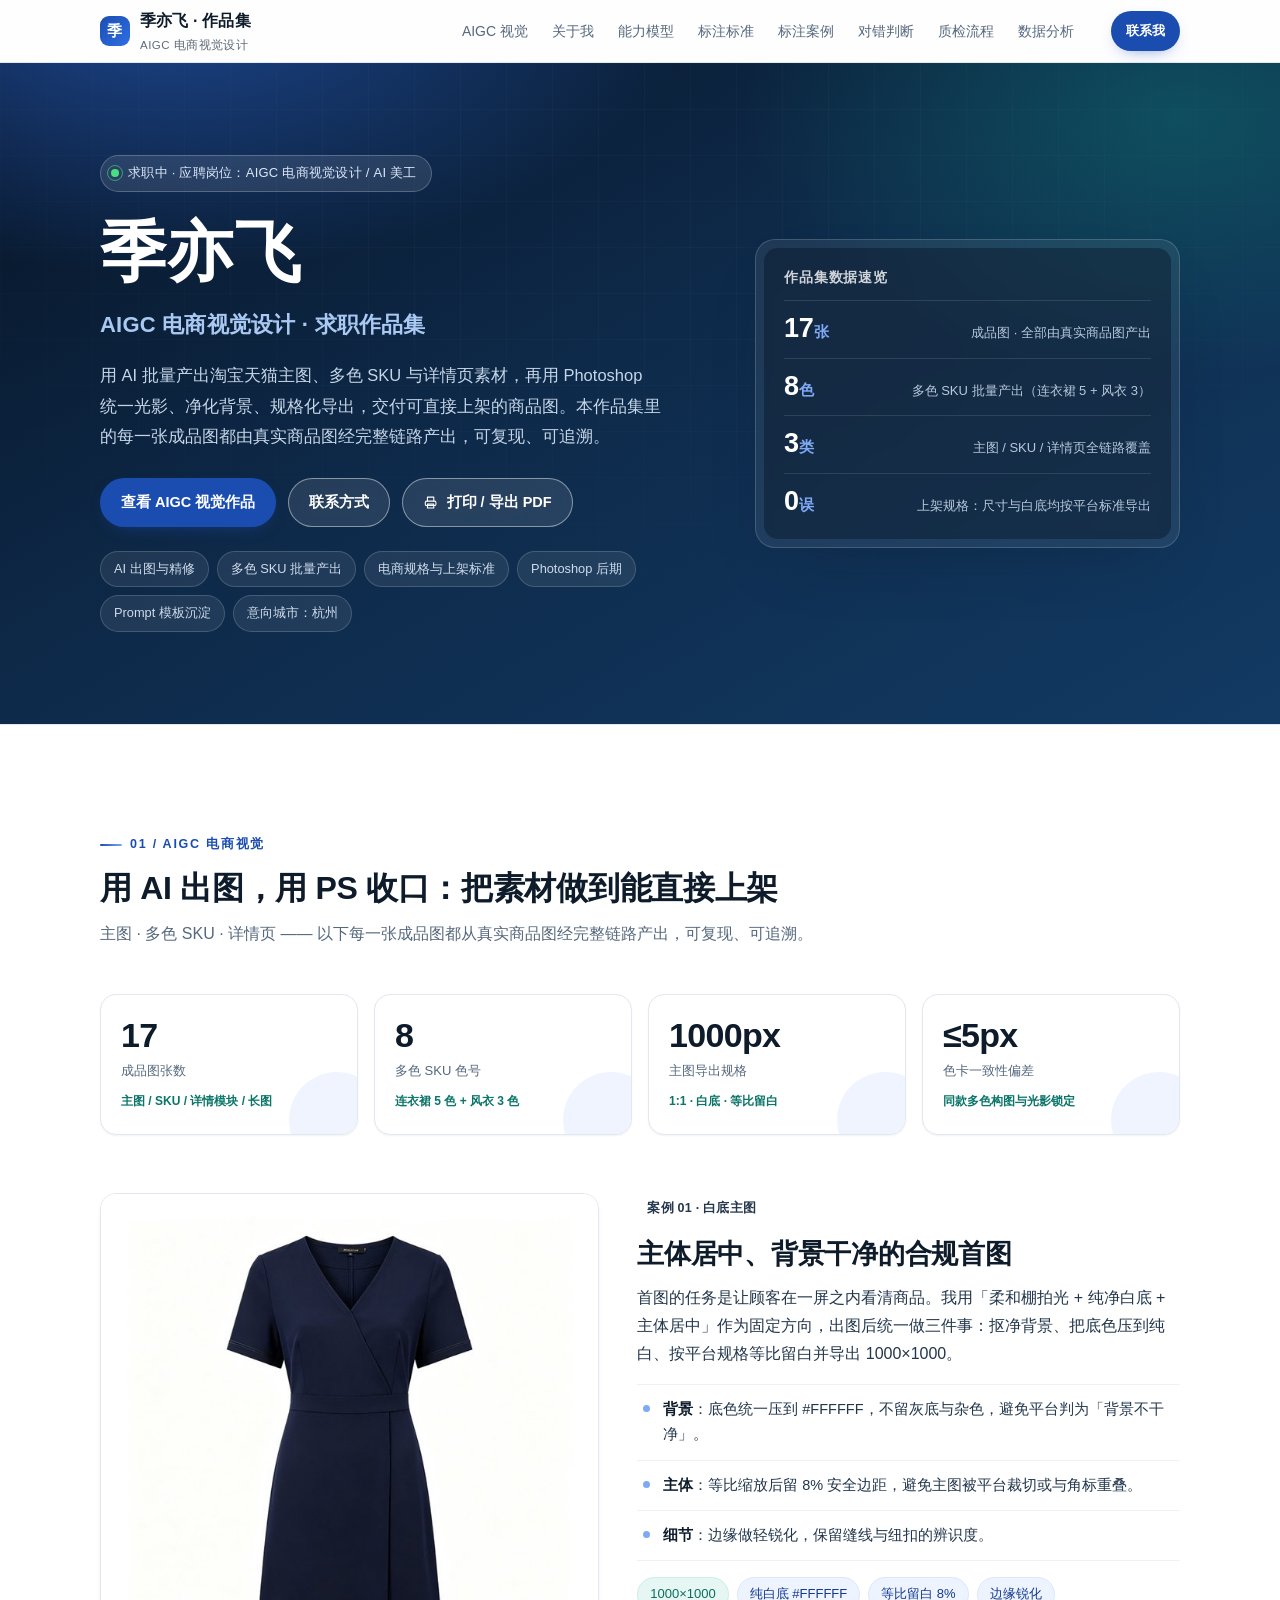
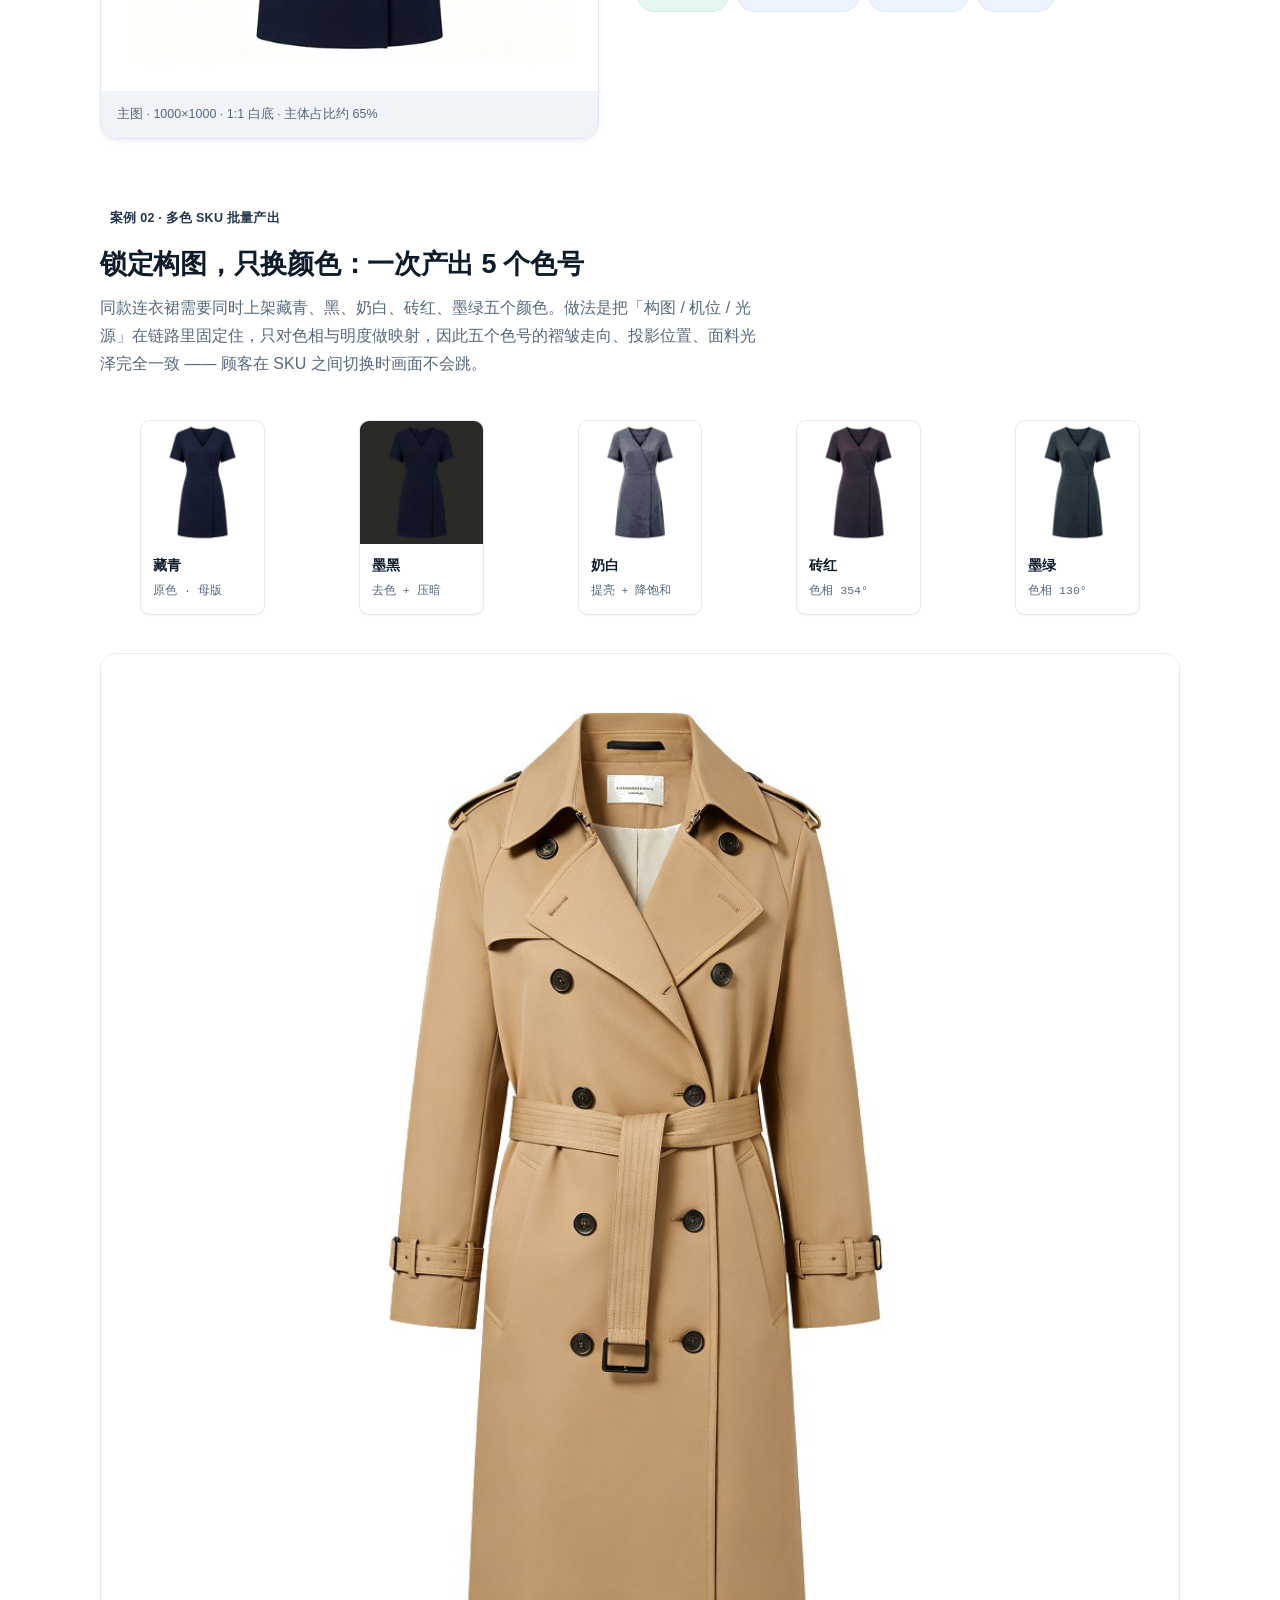
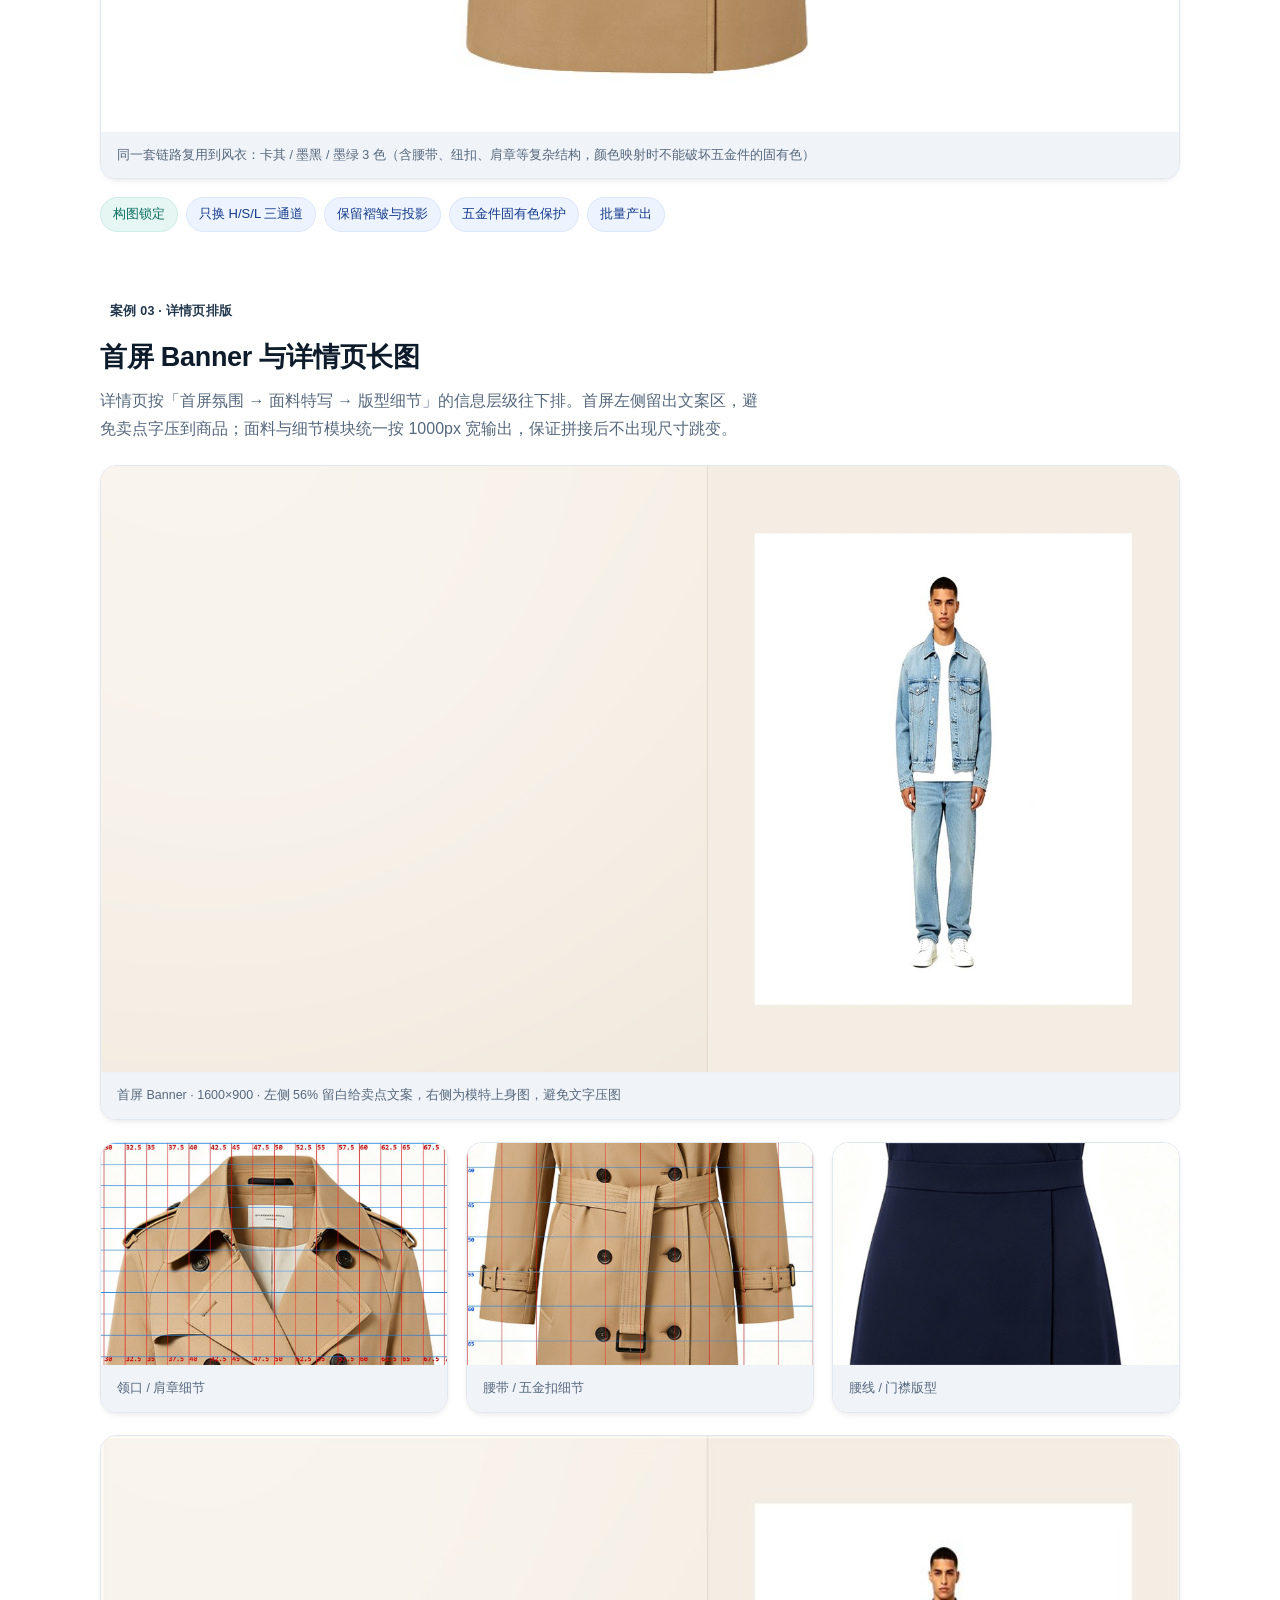
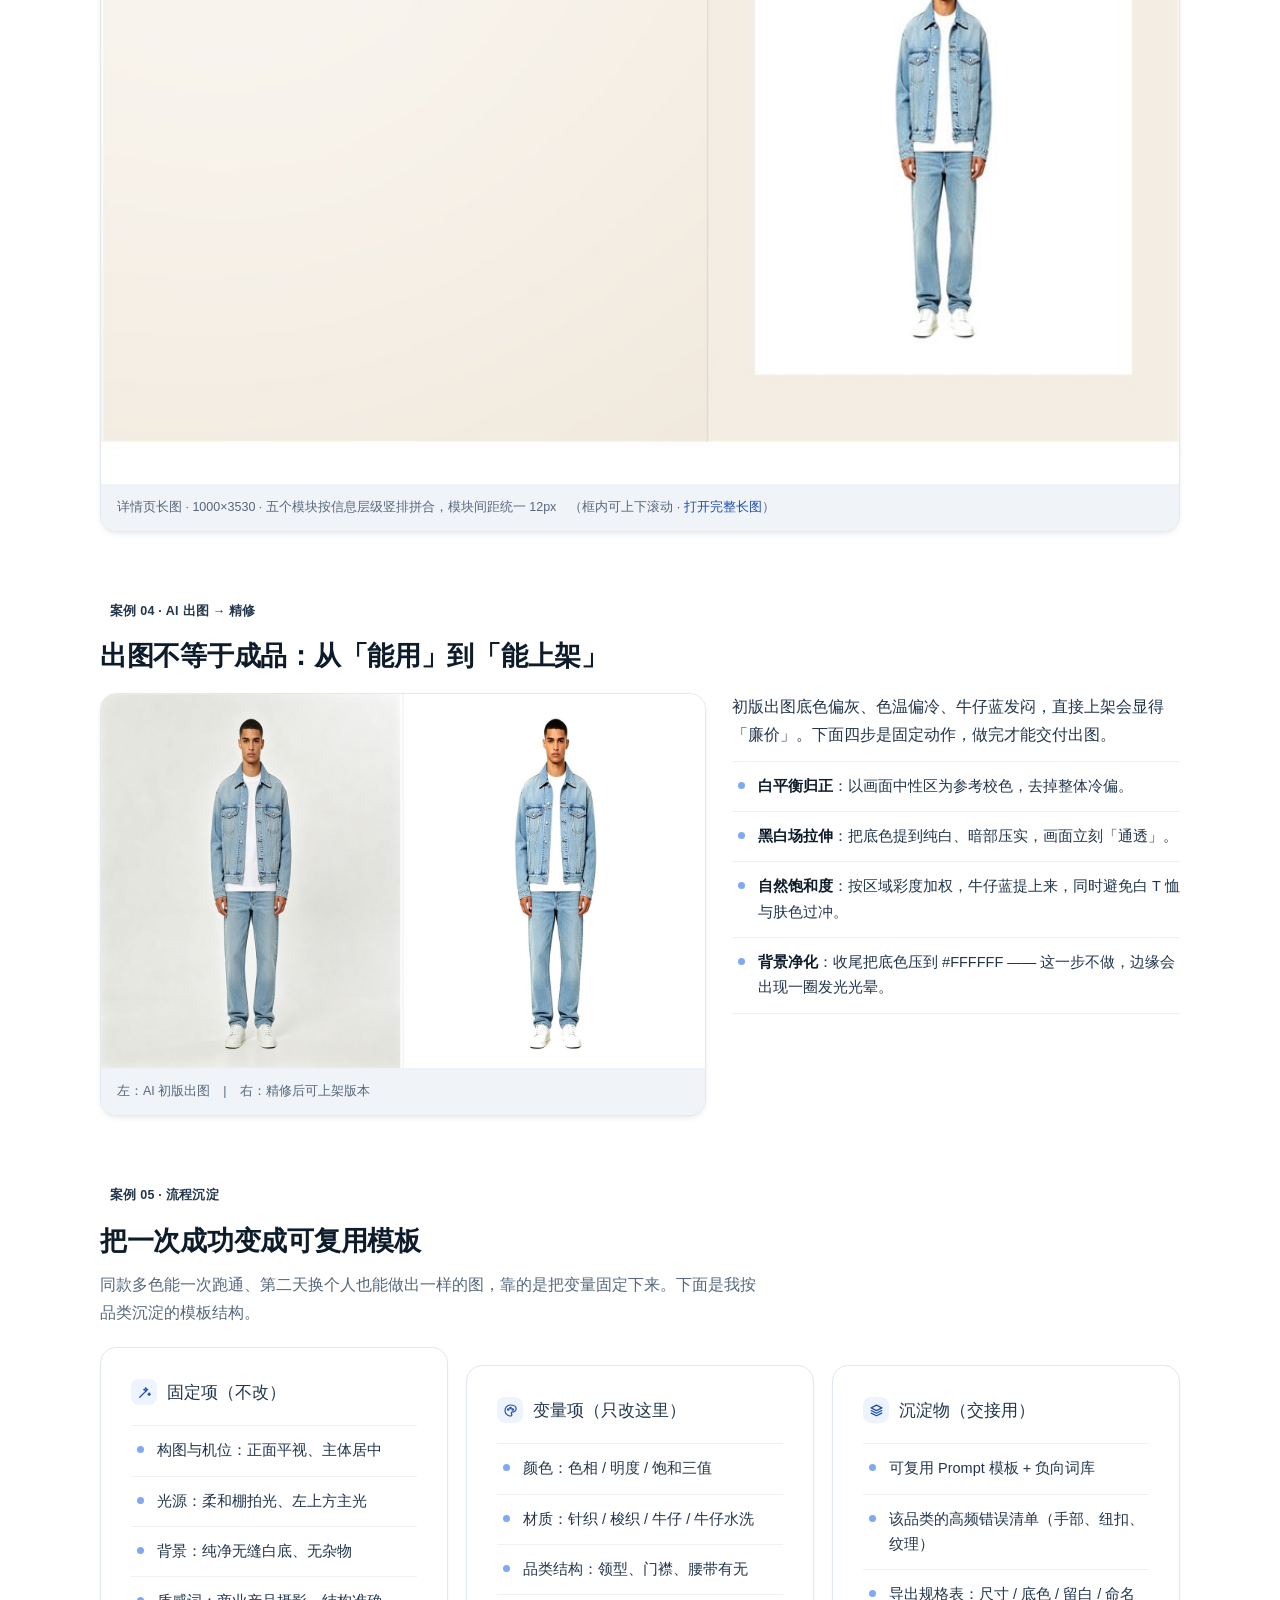
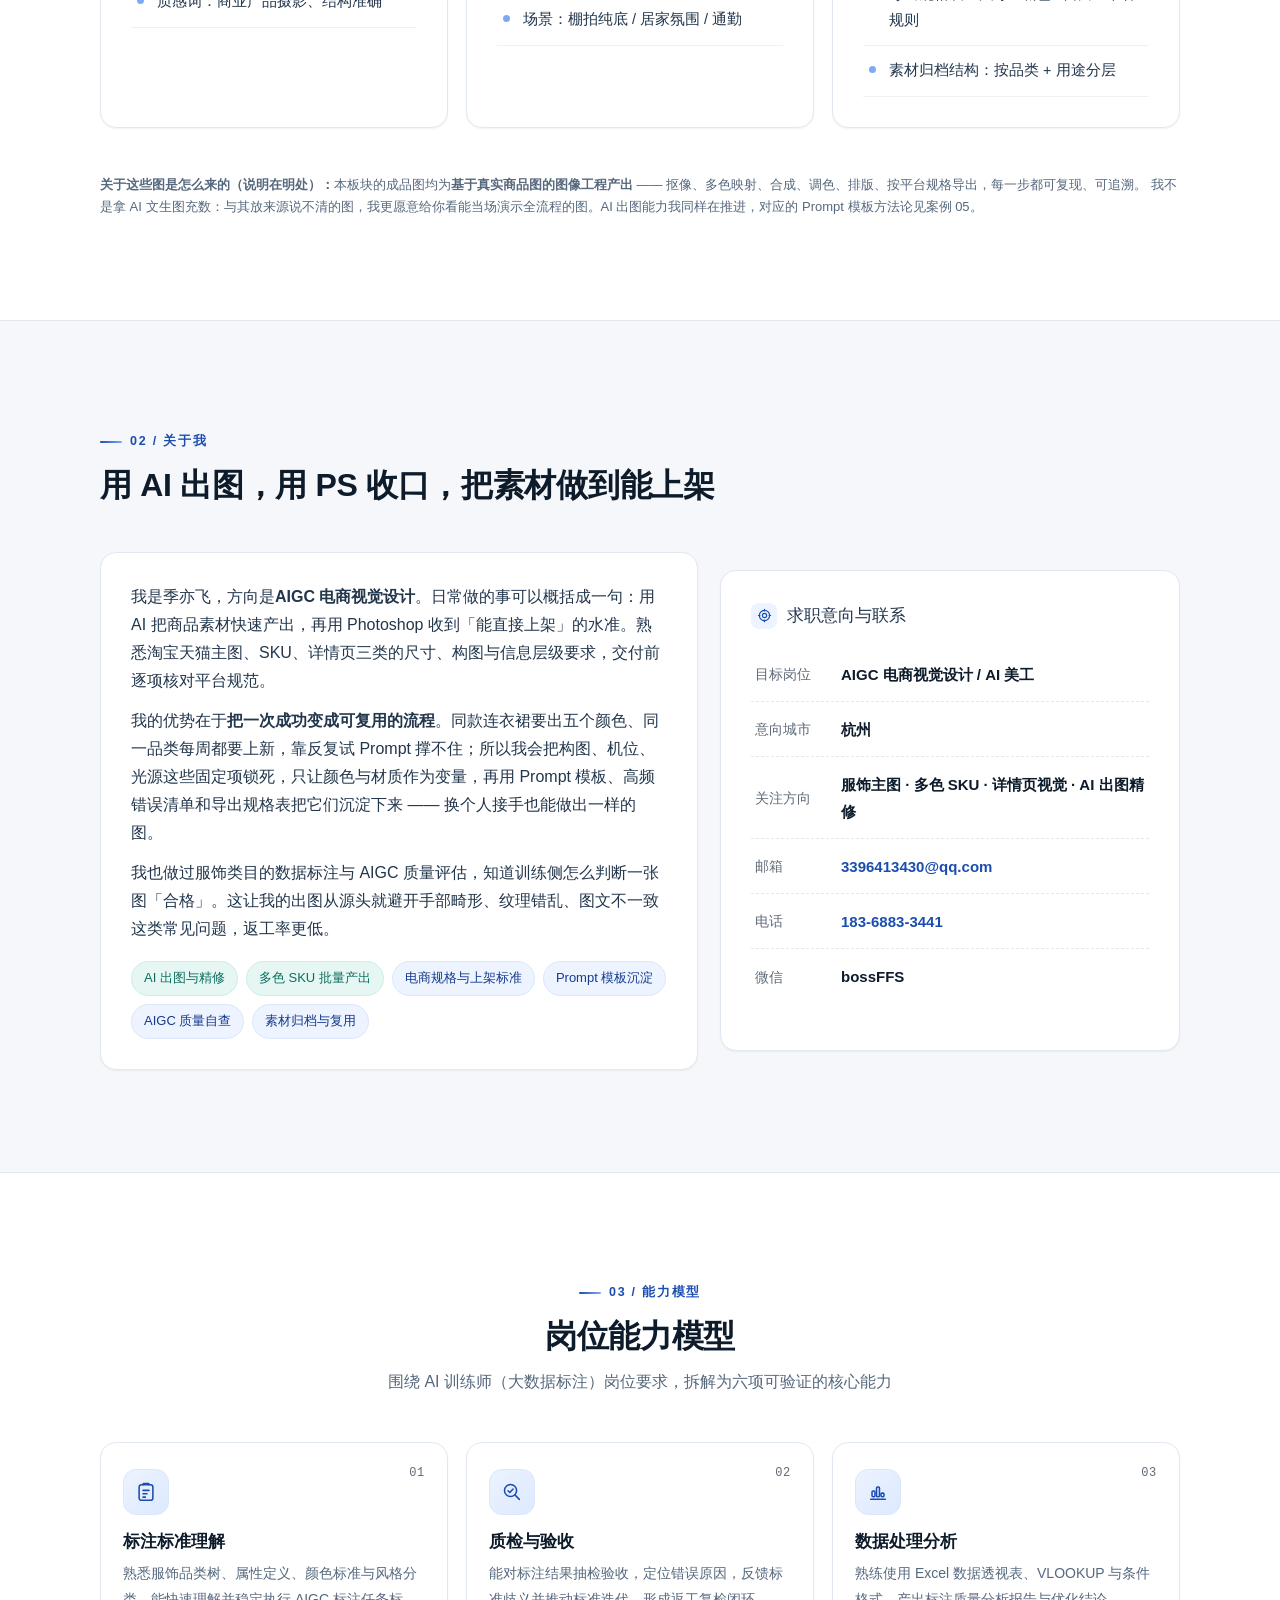
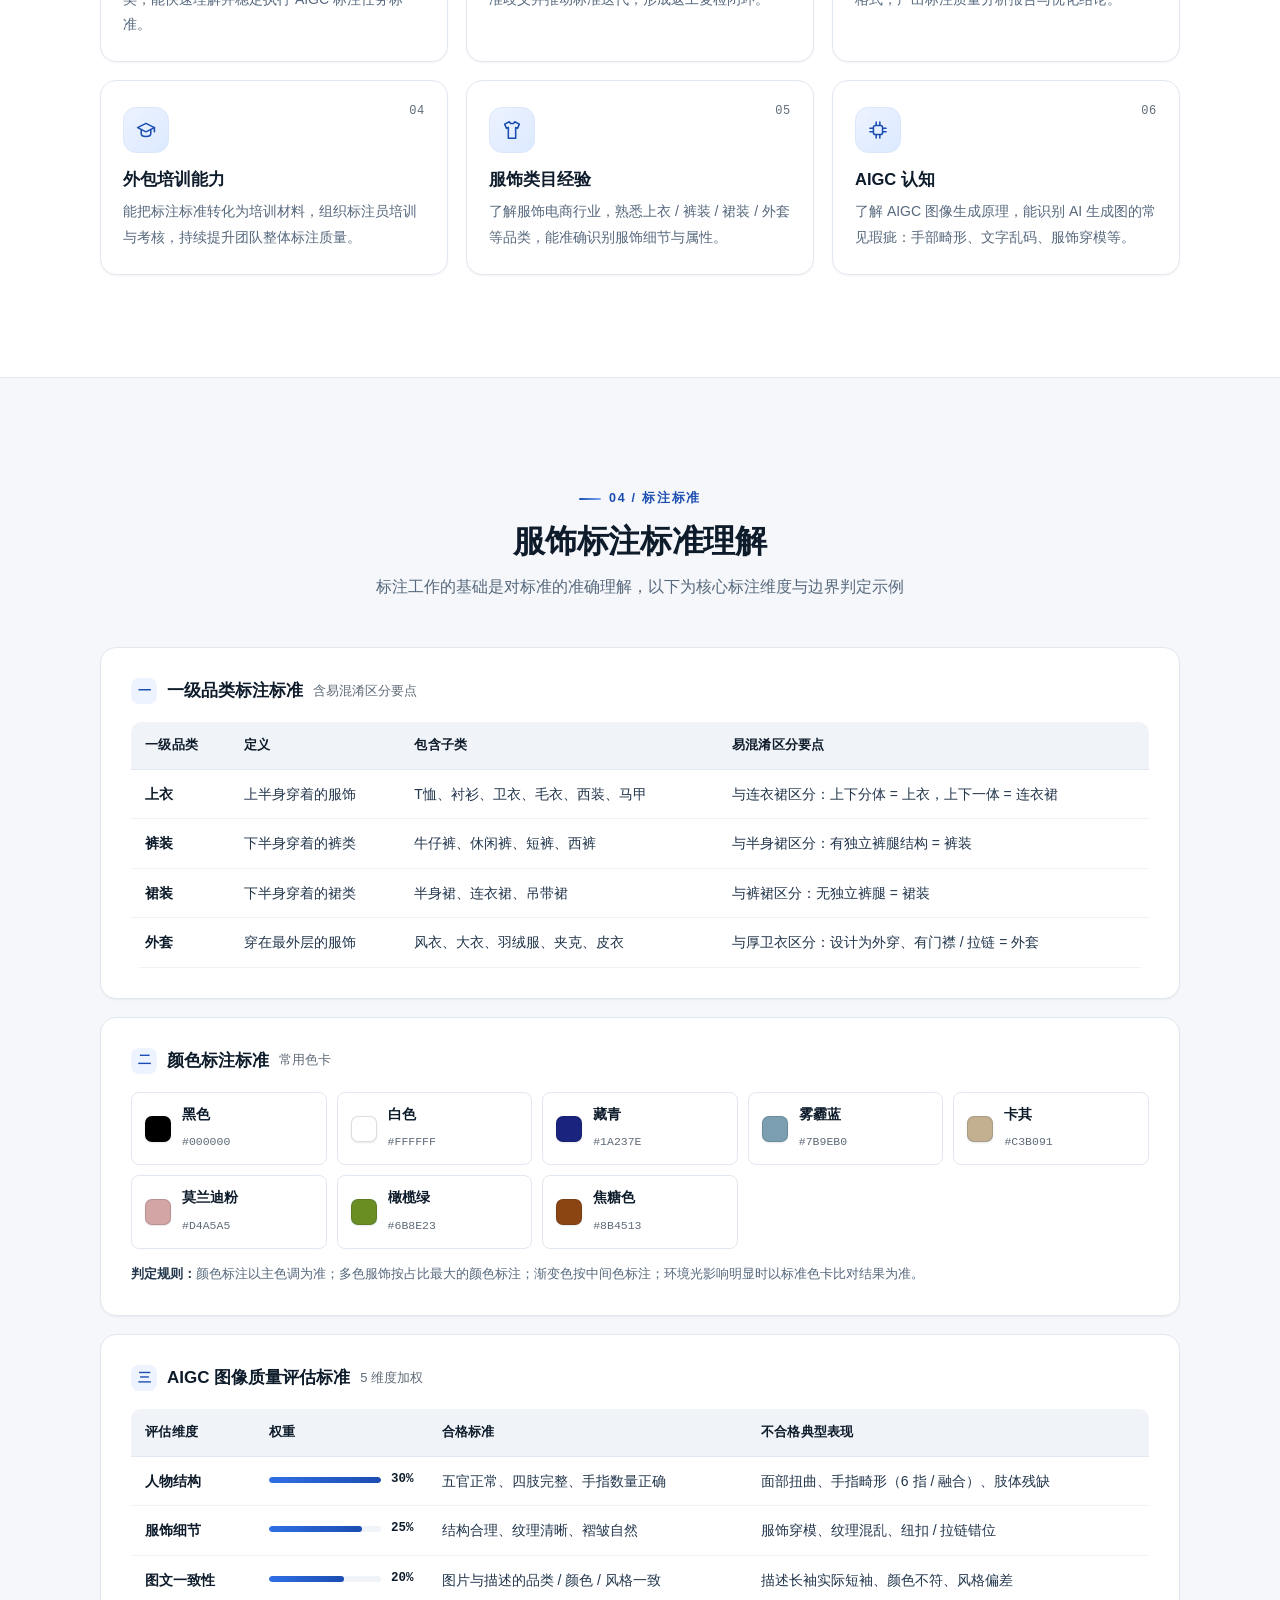
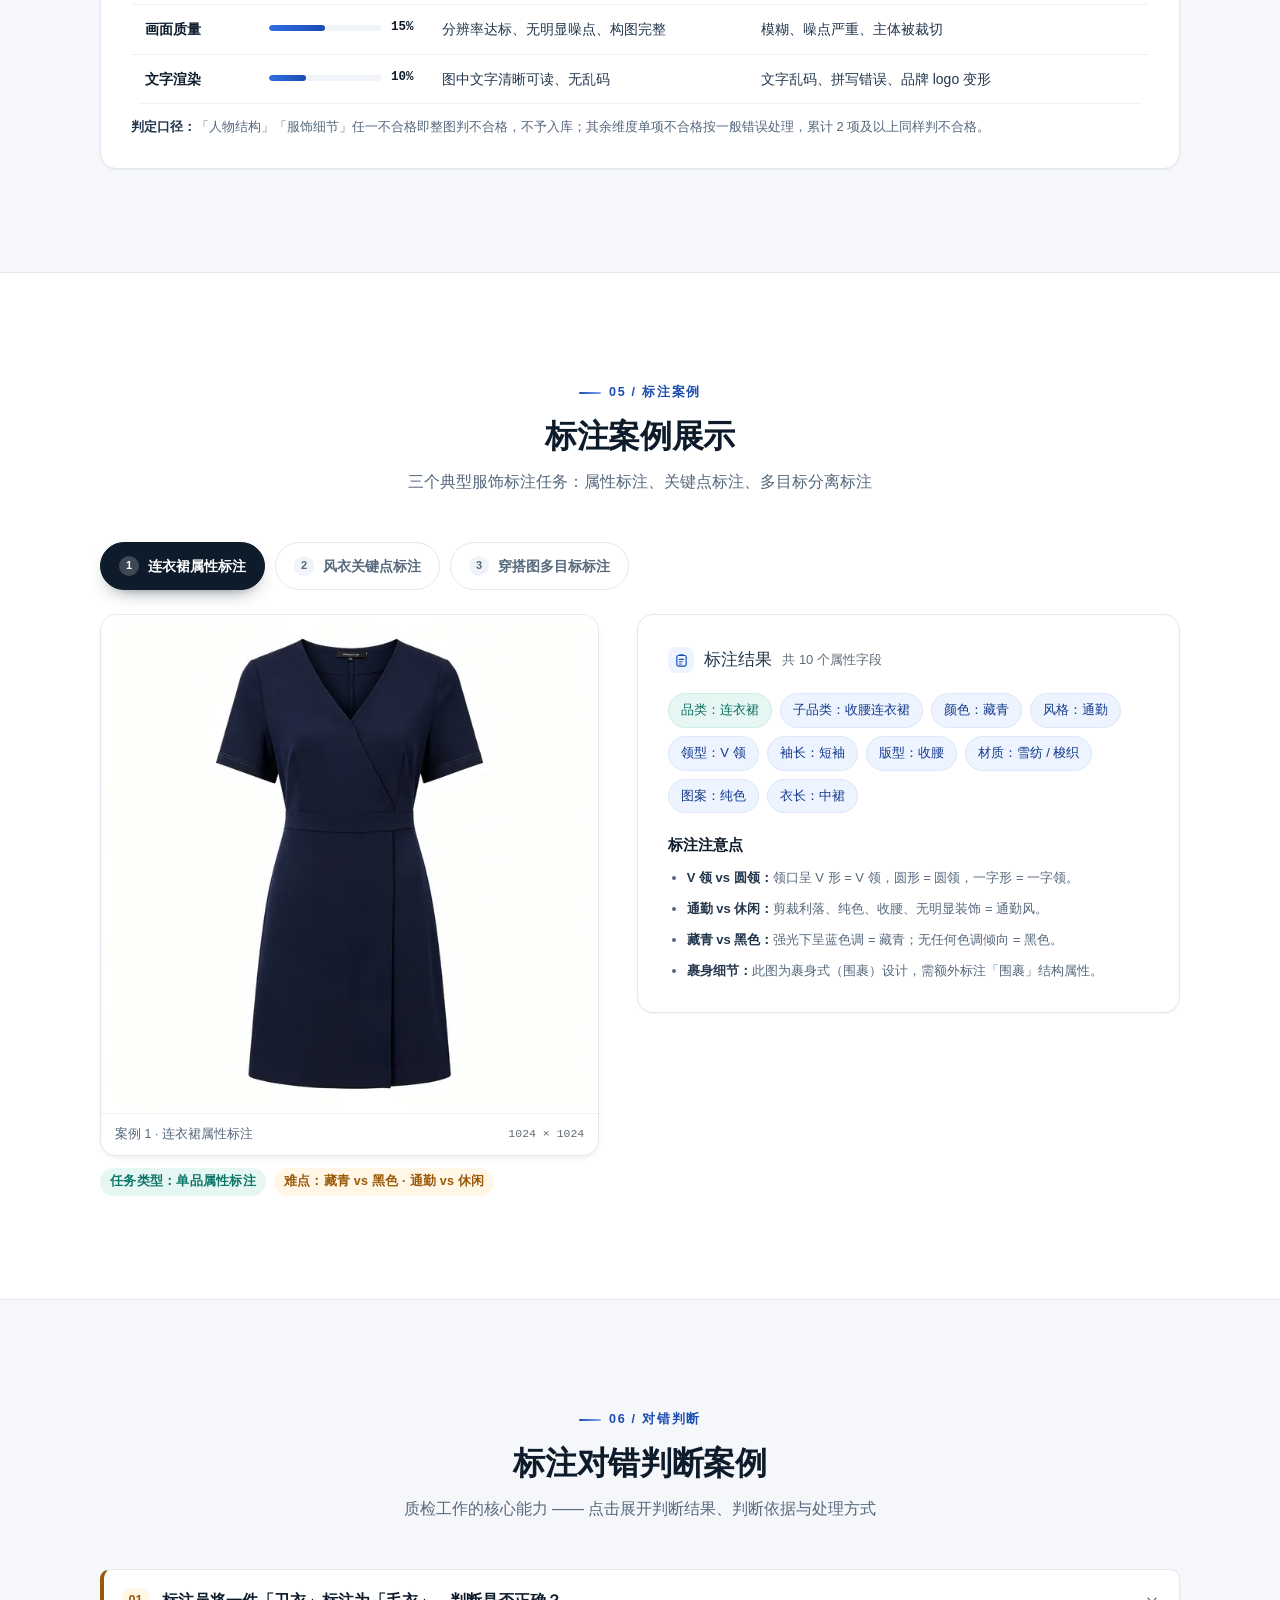
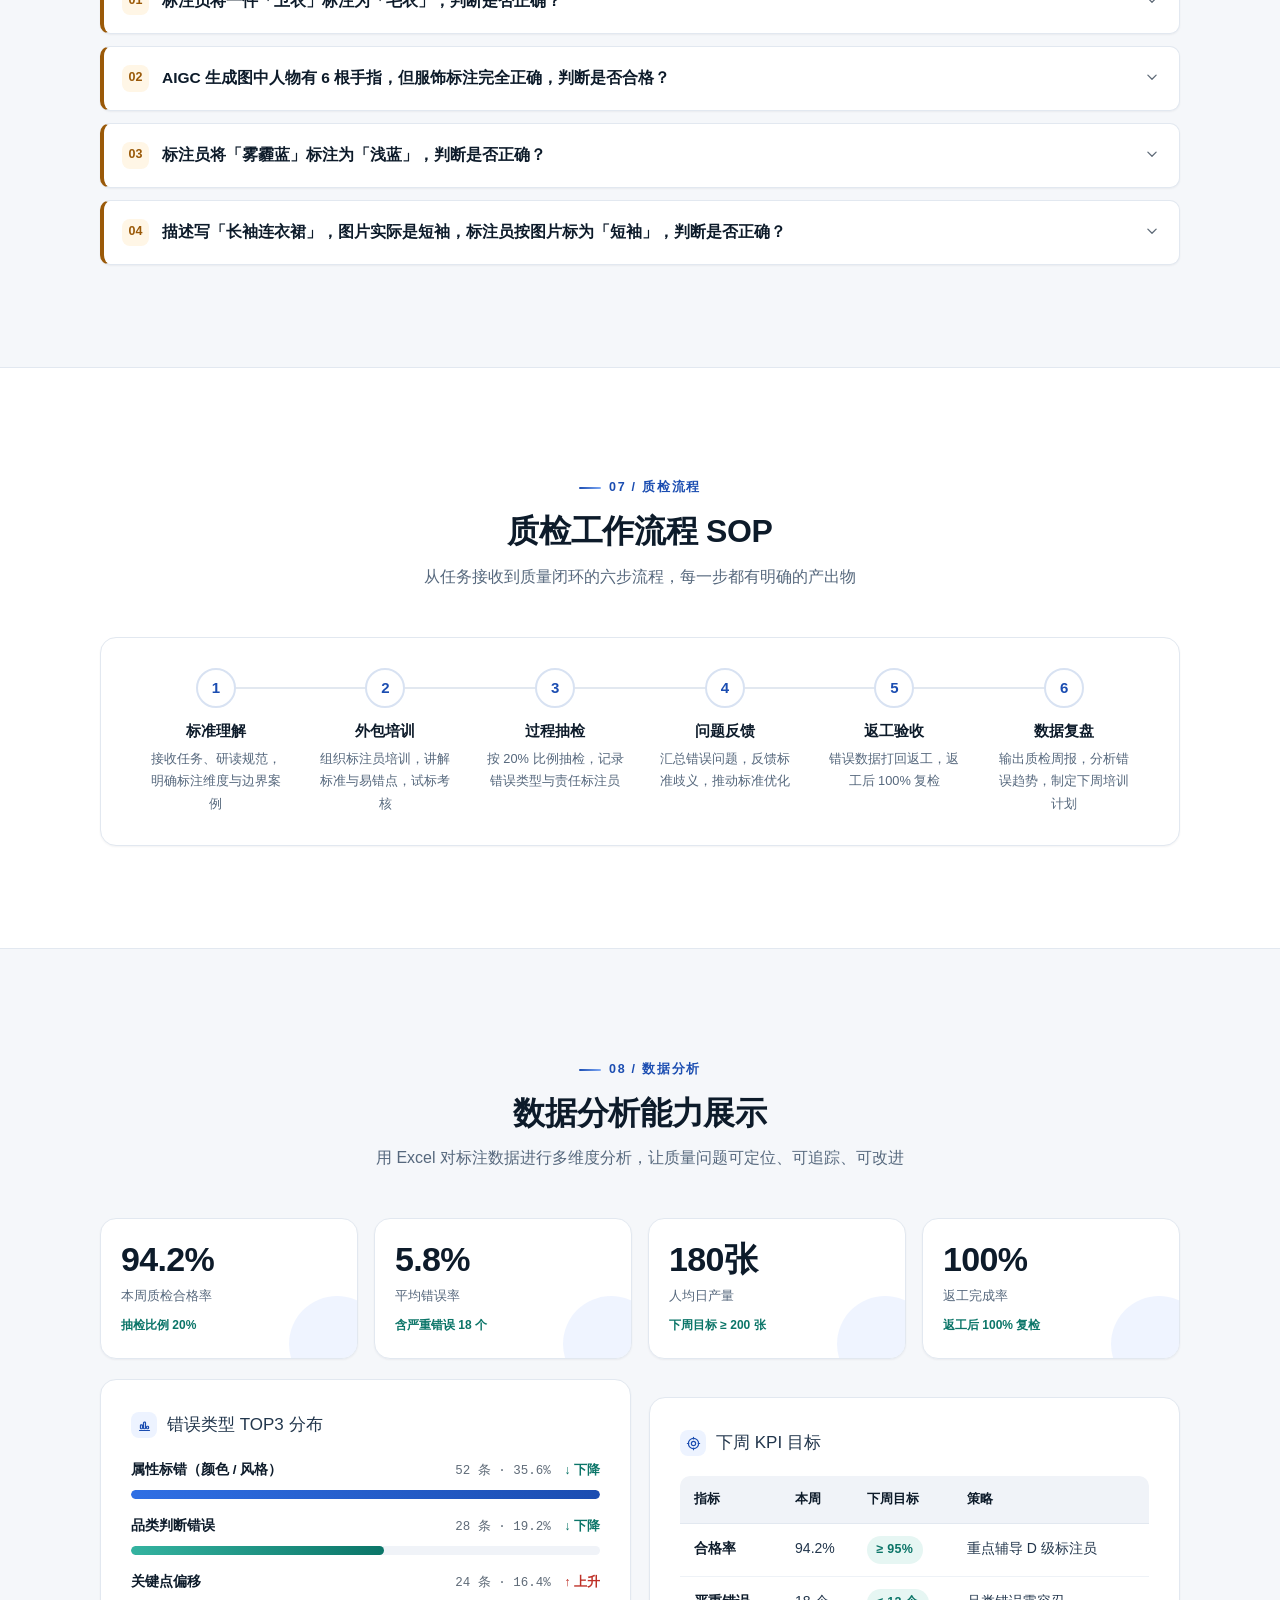
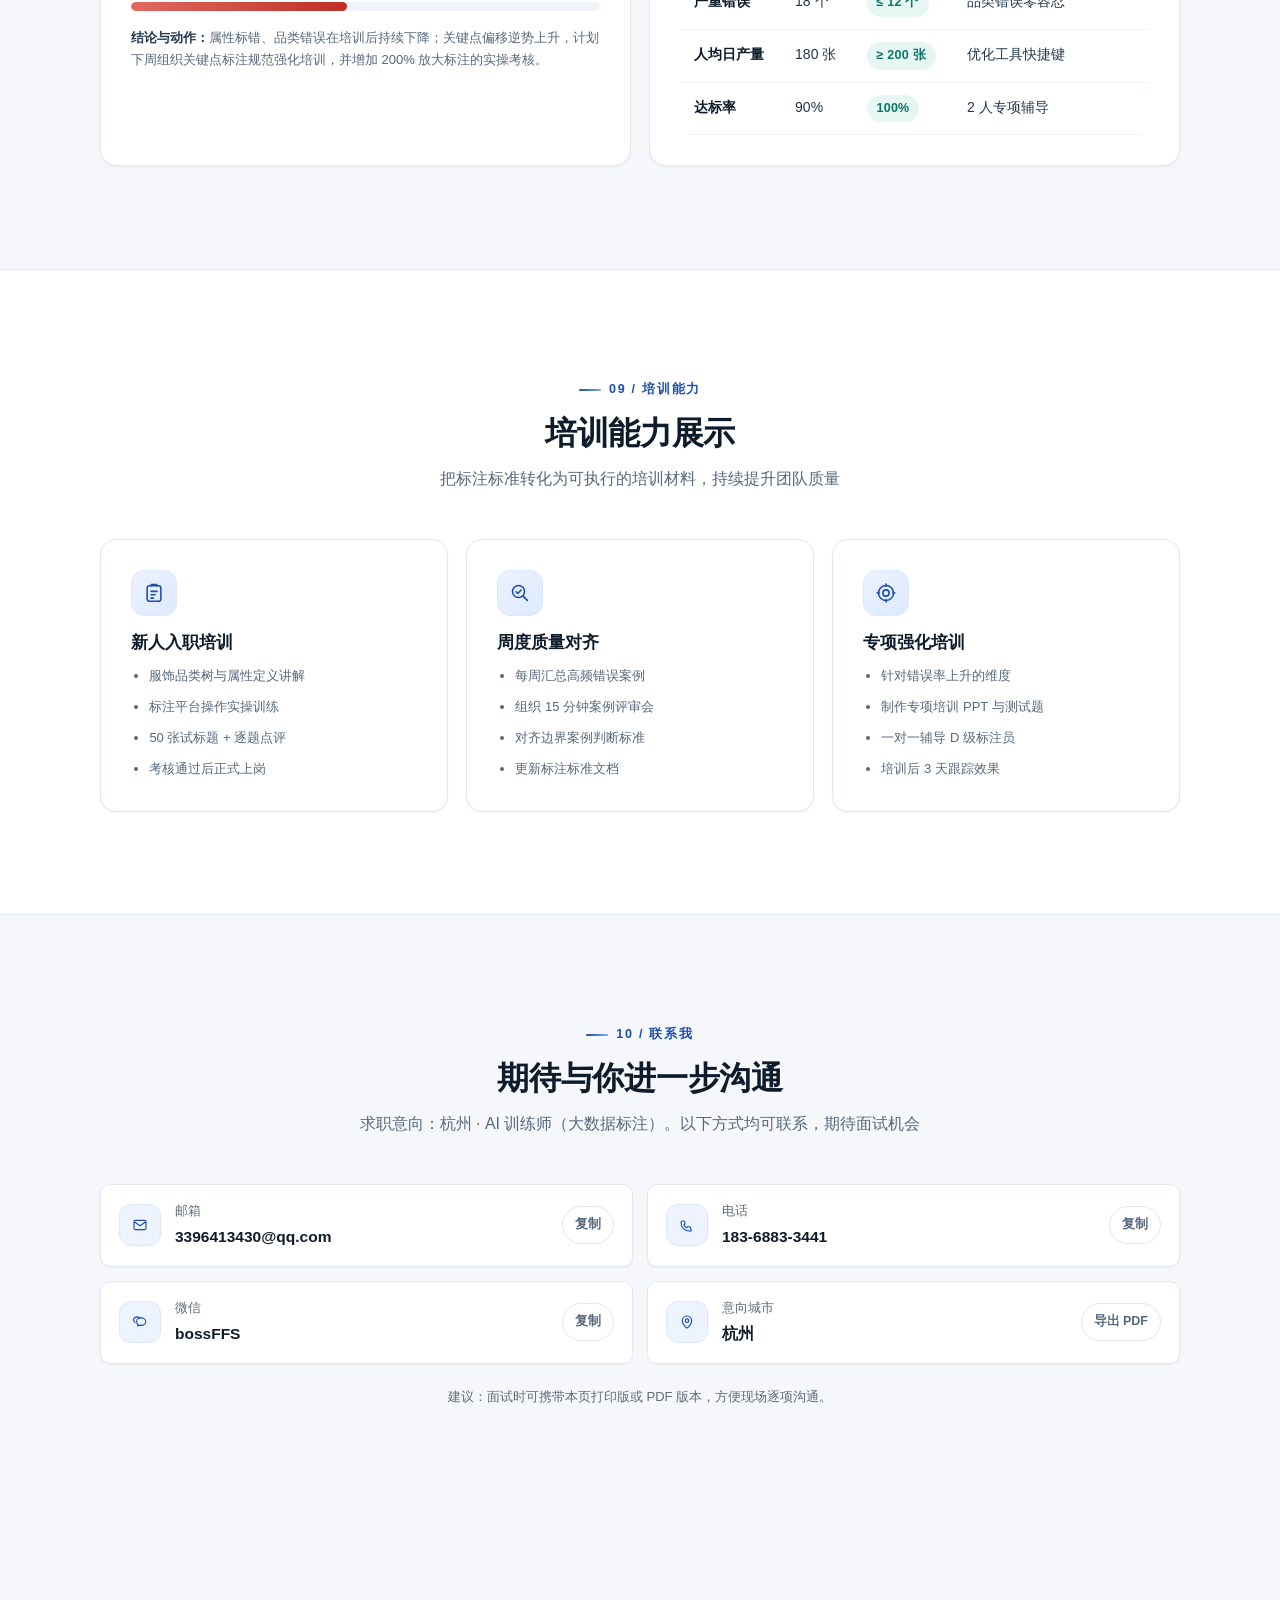
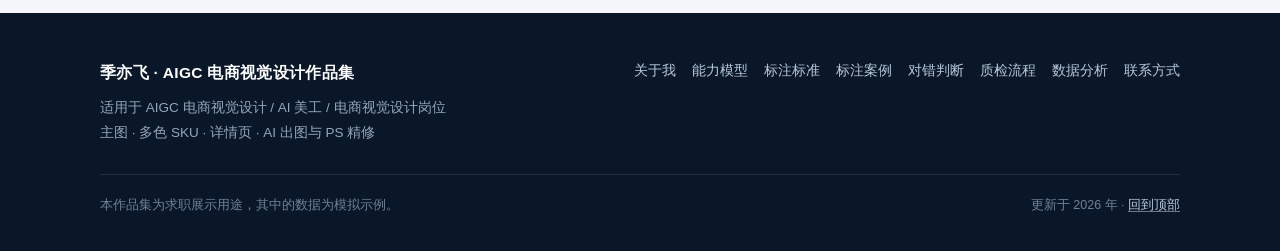
==== commit b280c4f9: "feat(aigc): ?? AIGC ??????????????? - ??/??/??/SEO ???? AIGC ?????? - ?? 5 ???:??????? SKU??????????" ====
--- a/index.html
+++ b/index.html
@@ -316,6 +316,11 @@
           </div>
         </div>
       </article>
+
+      <p class="note reveal" style="margin-top:clamp(30px,4vw,46px)">
+        <b>关于这些图是怎么来的（说明在明处）：</b>本板块的成品图均为<b>基于真实商品图的图像工程产出</b> —— 抠像、多色映射、合成、调色、排版、按平台规格导出，每一步都可复现、可追溯。
+        我不是拿 AI 文生图充数：与其放来源说不清的图，我更愿意给你看能当场演示全流程的图。AI 出图能力我同样在推进，对应的 Prompt 模板方法论见案例 05。
+      </p>
     </div>
   </section>
 
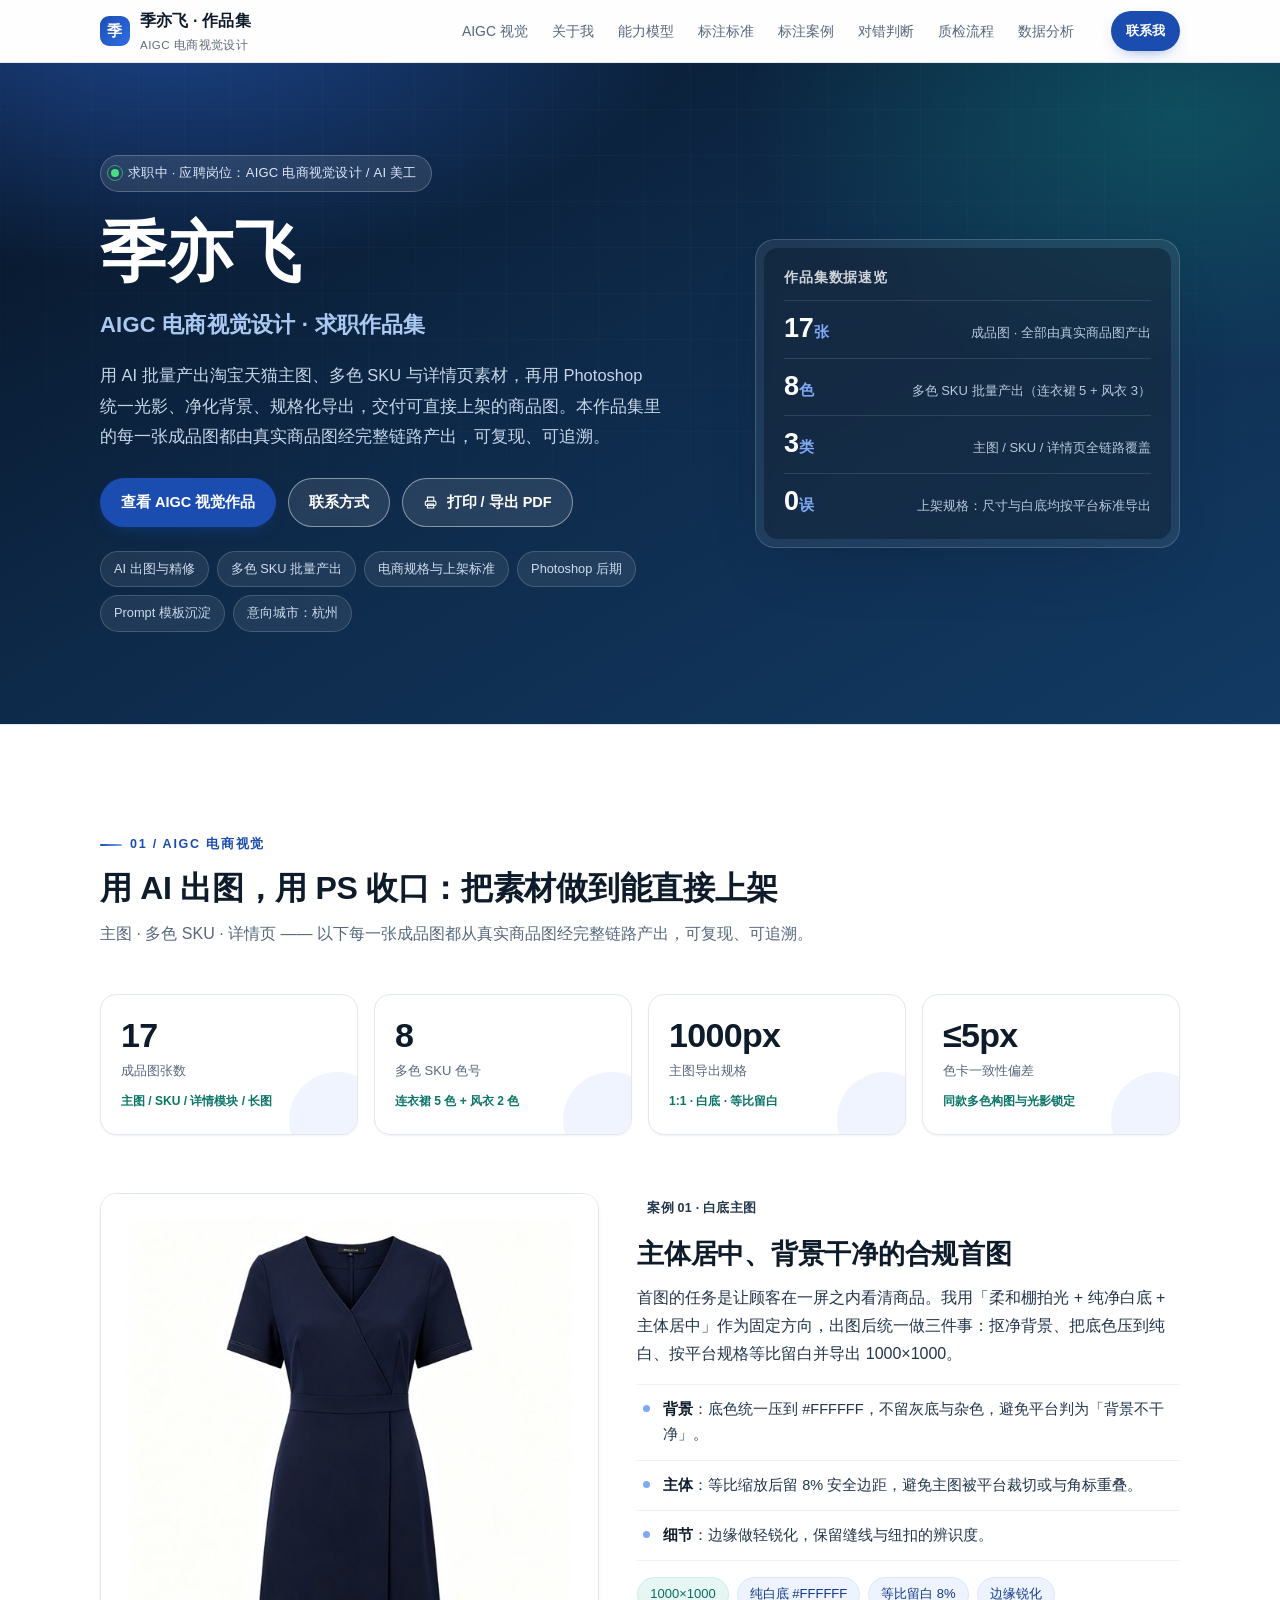
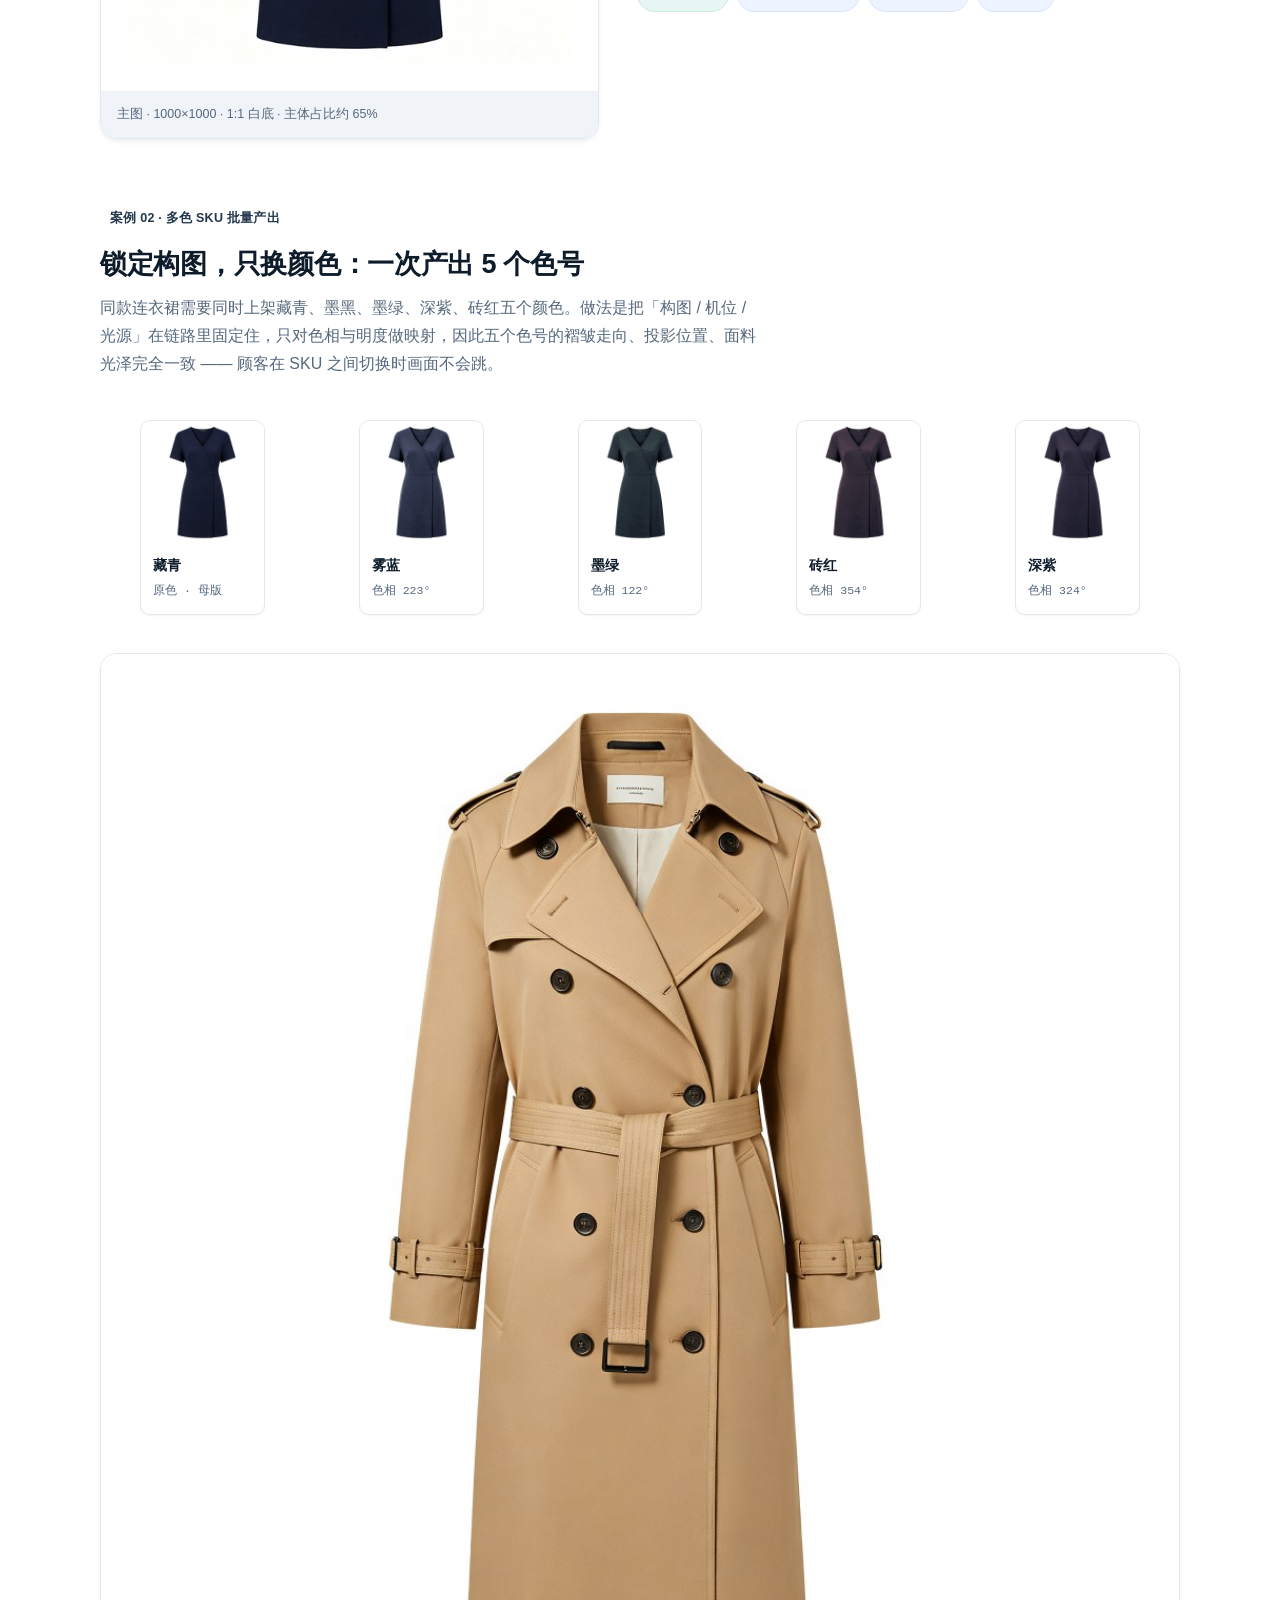
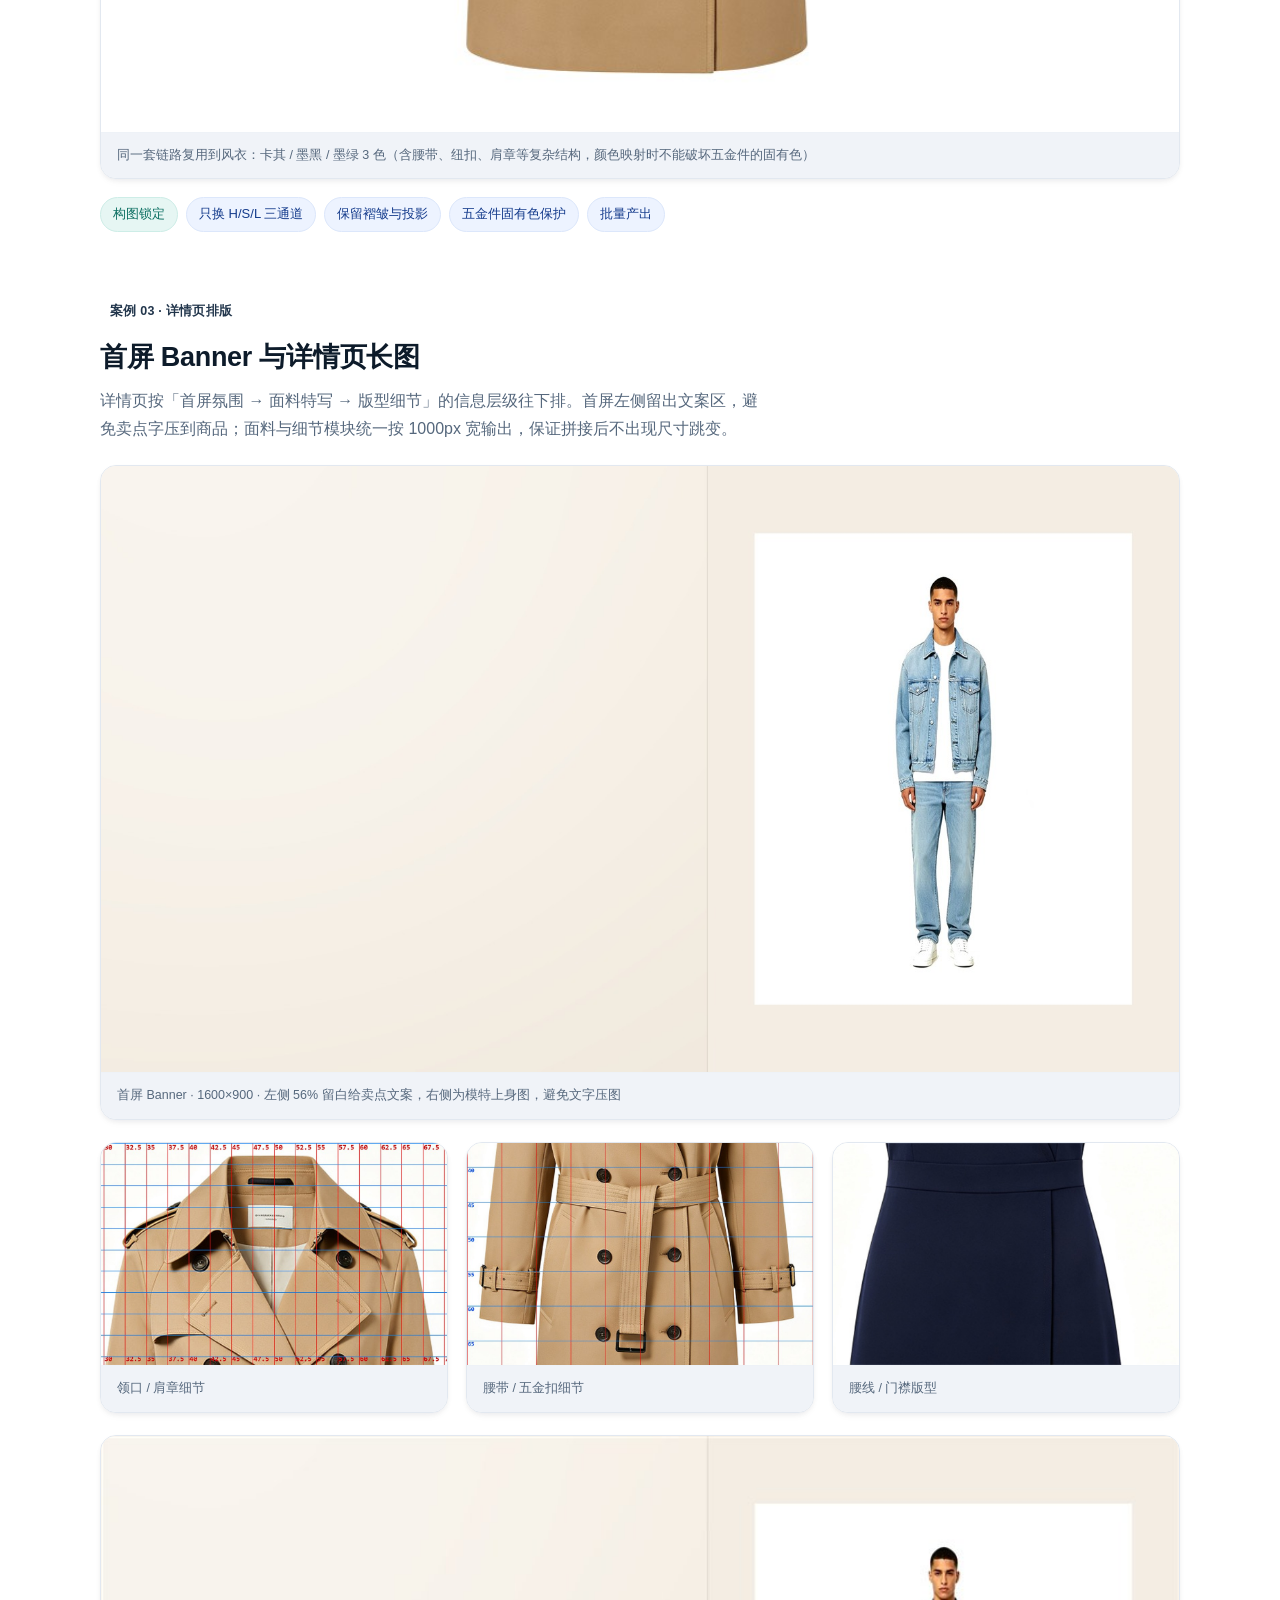
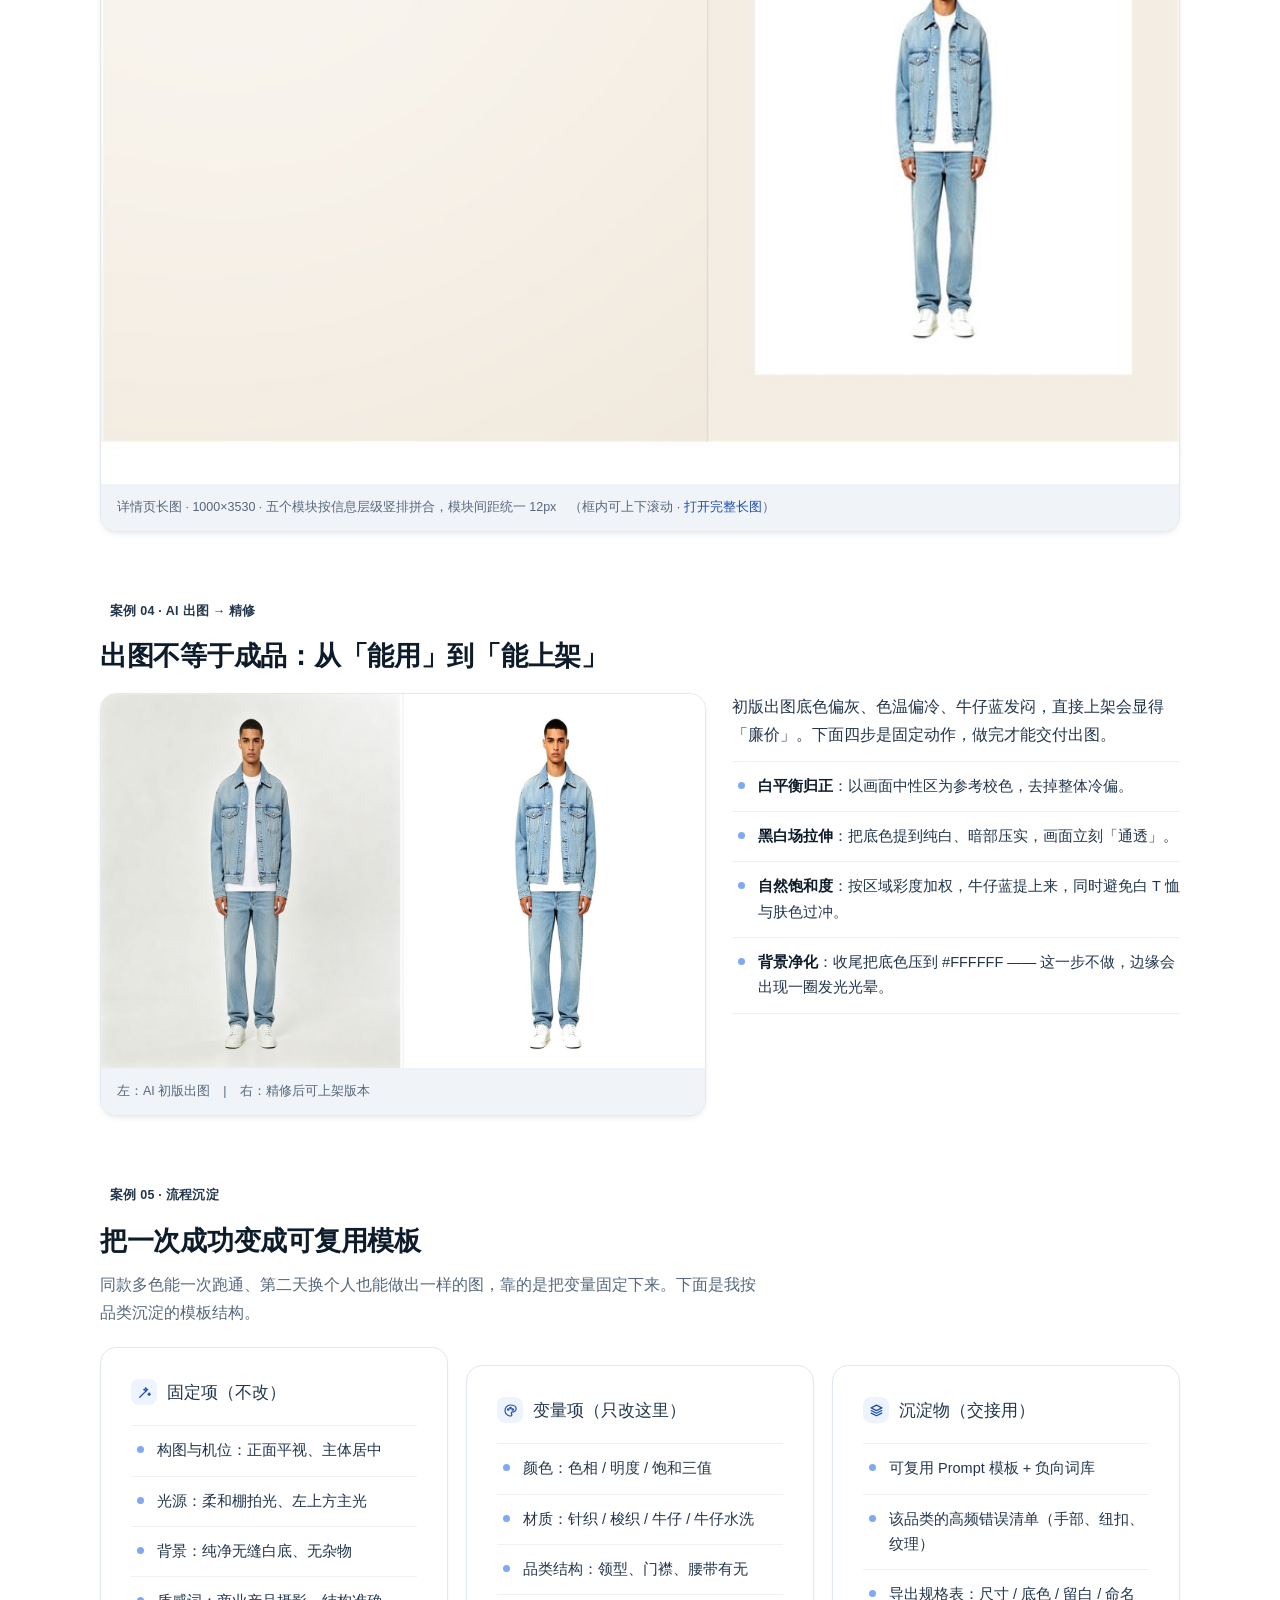
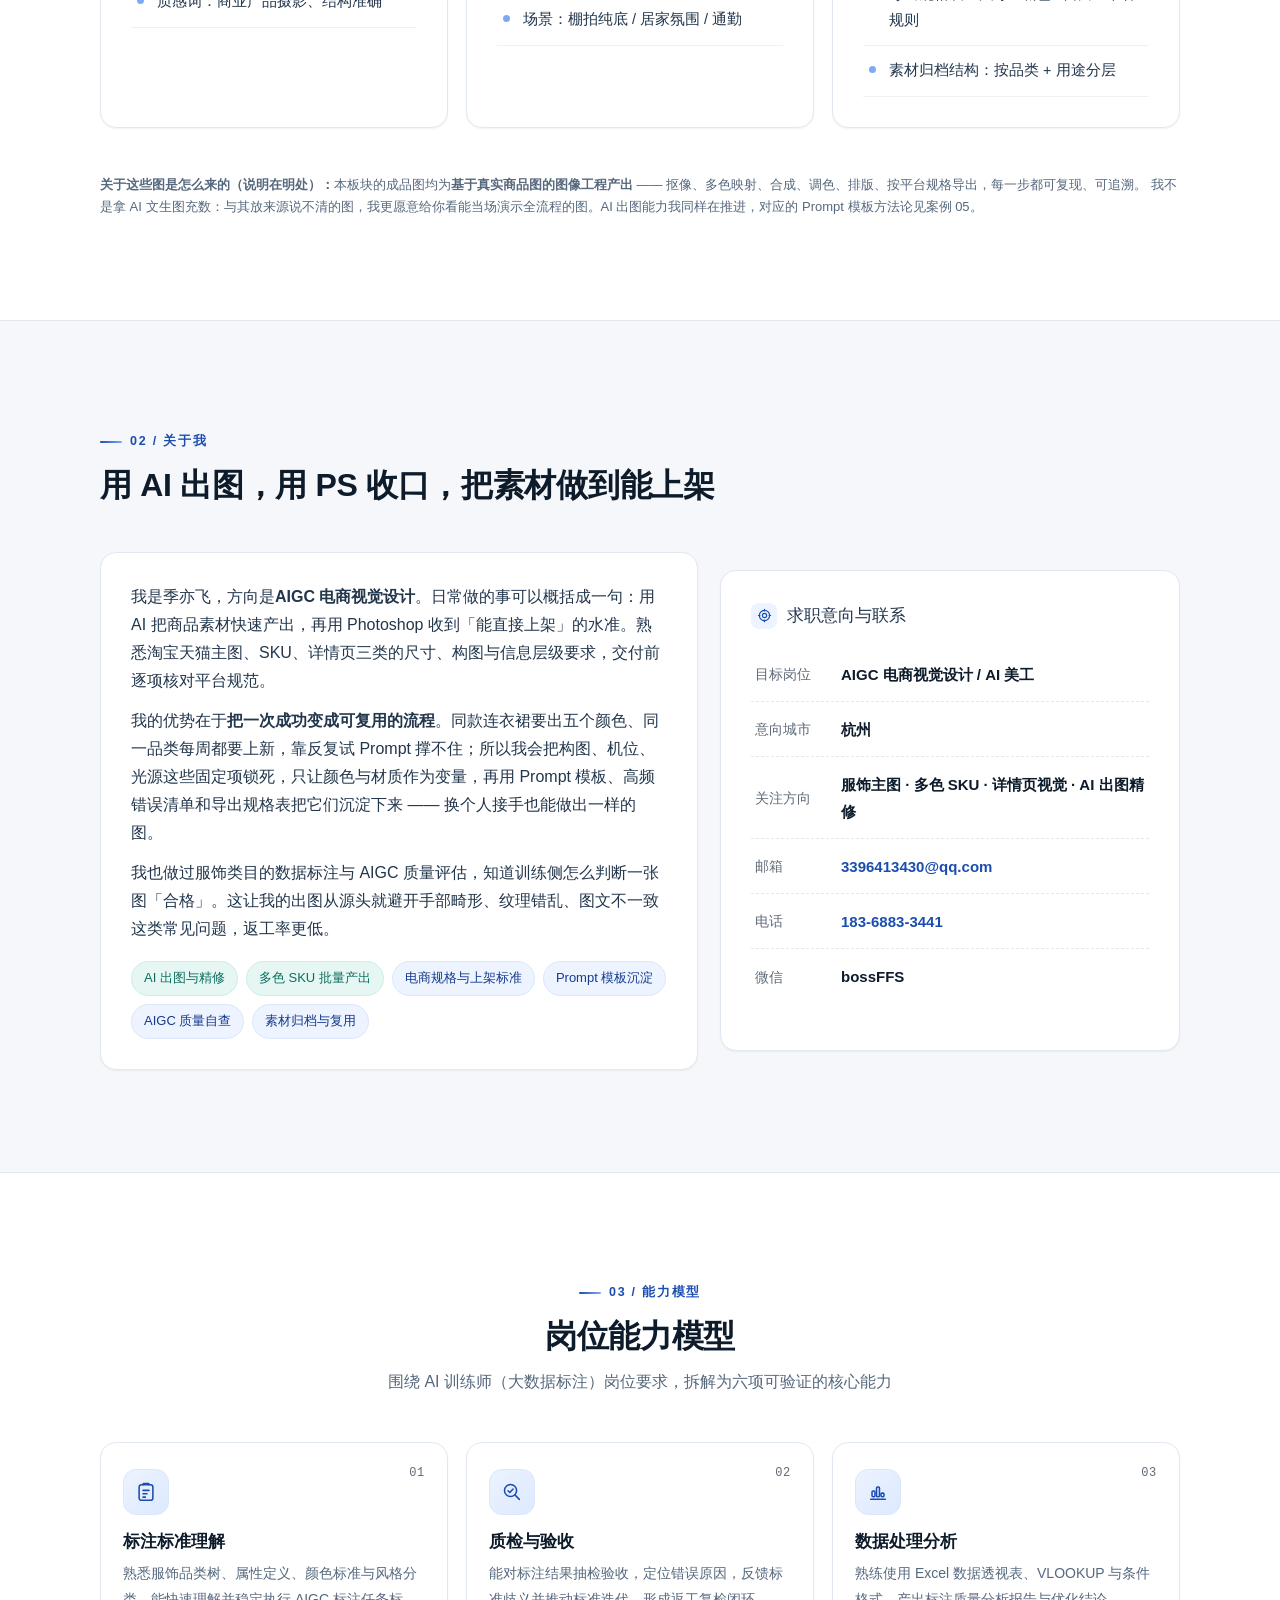
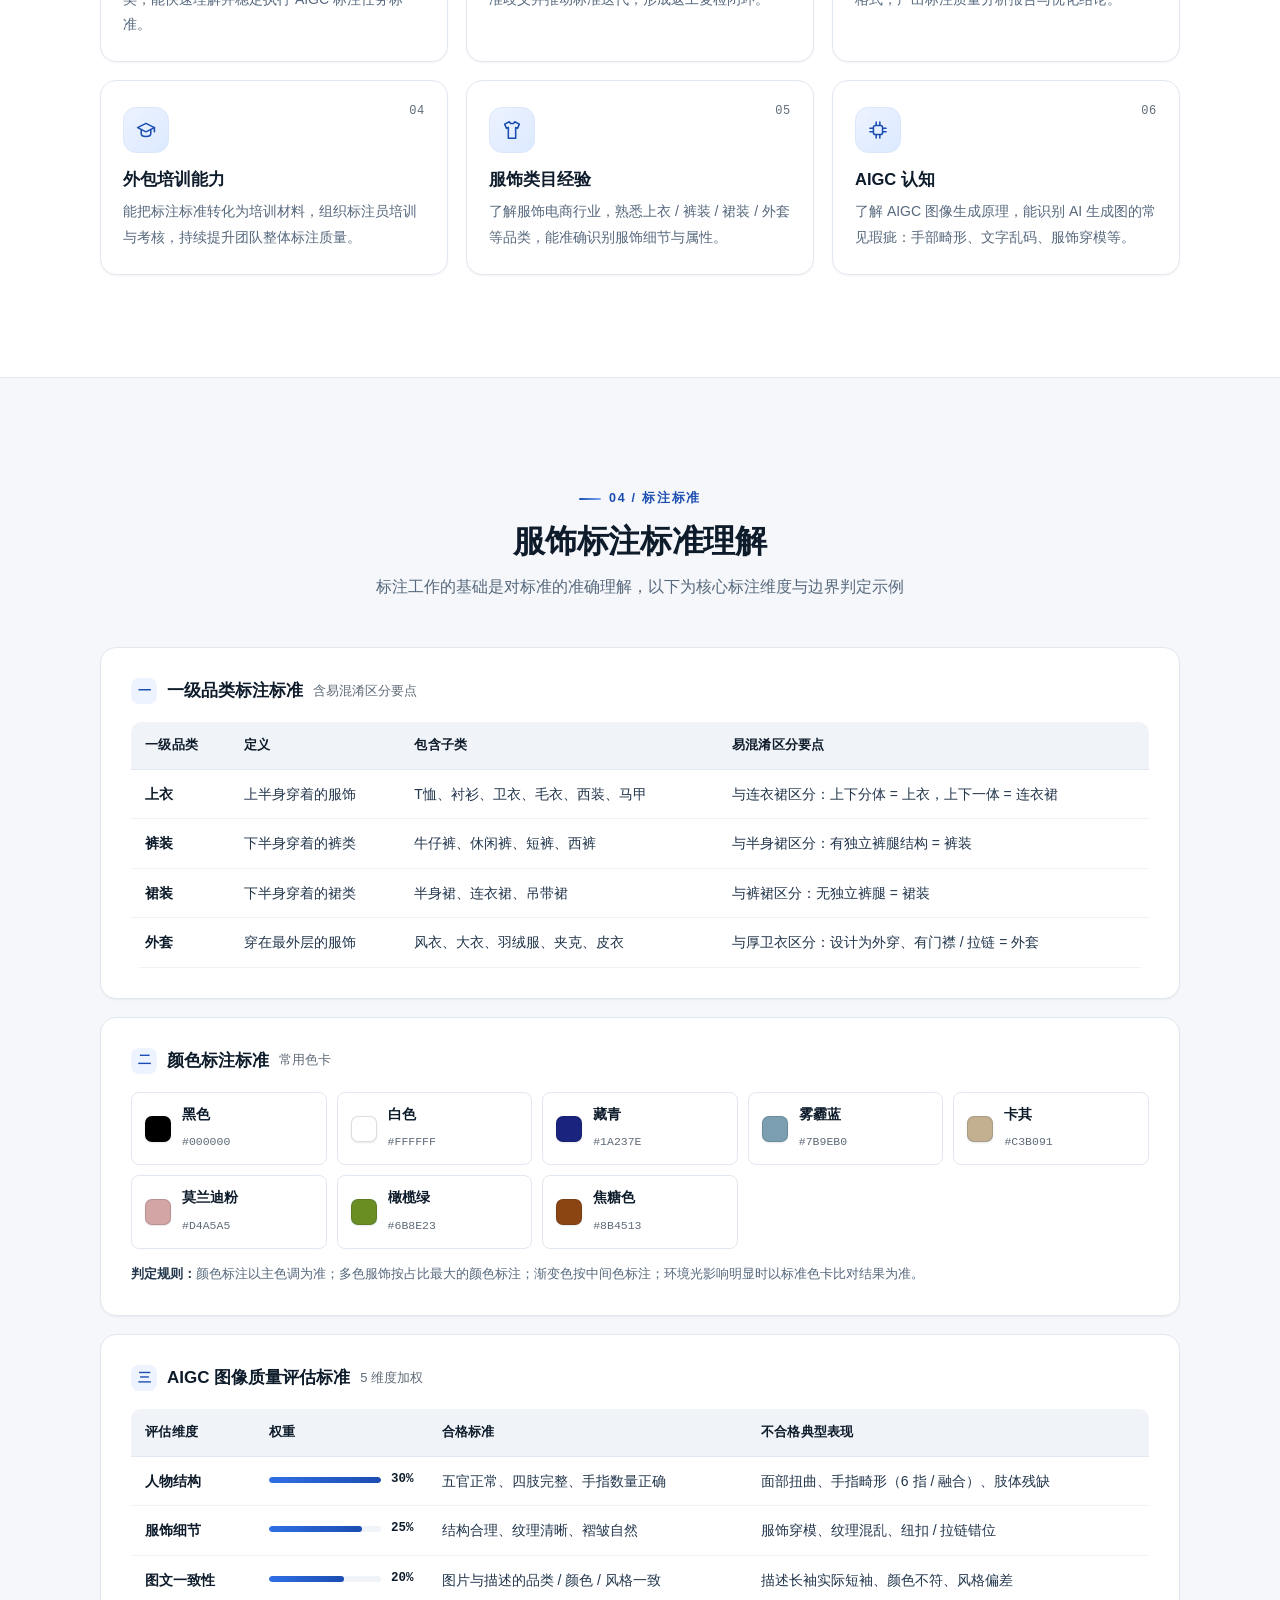
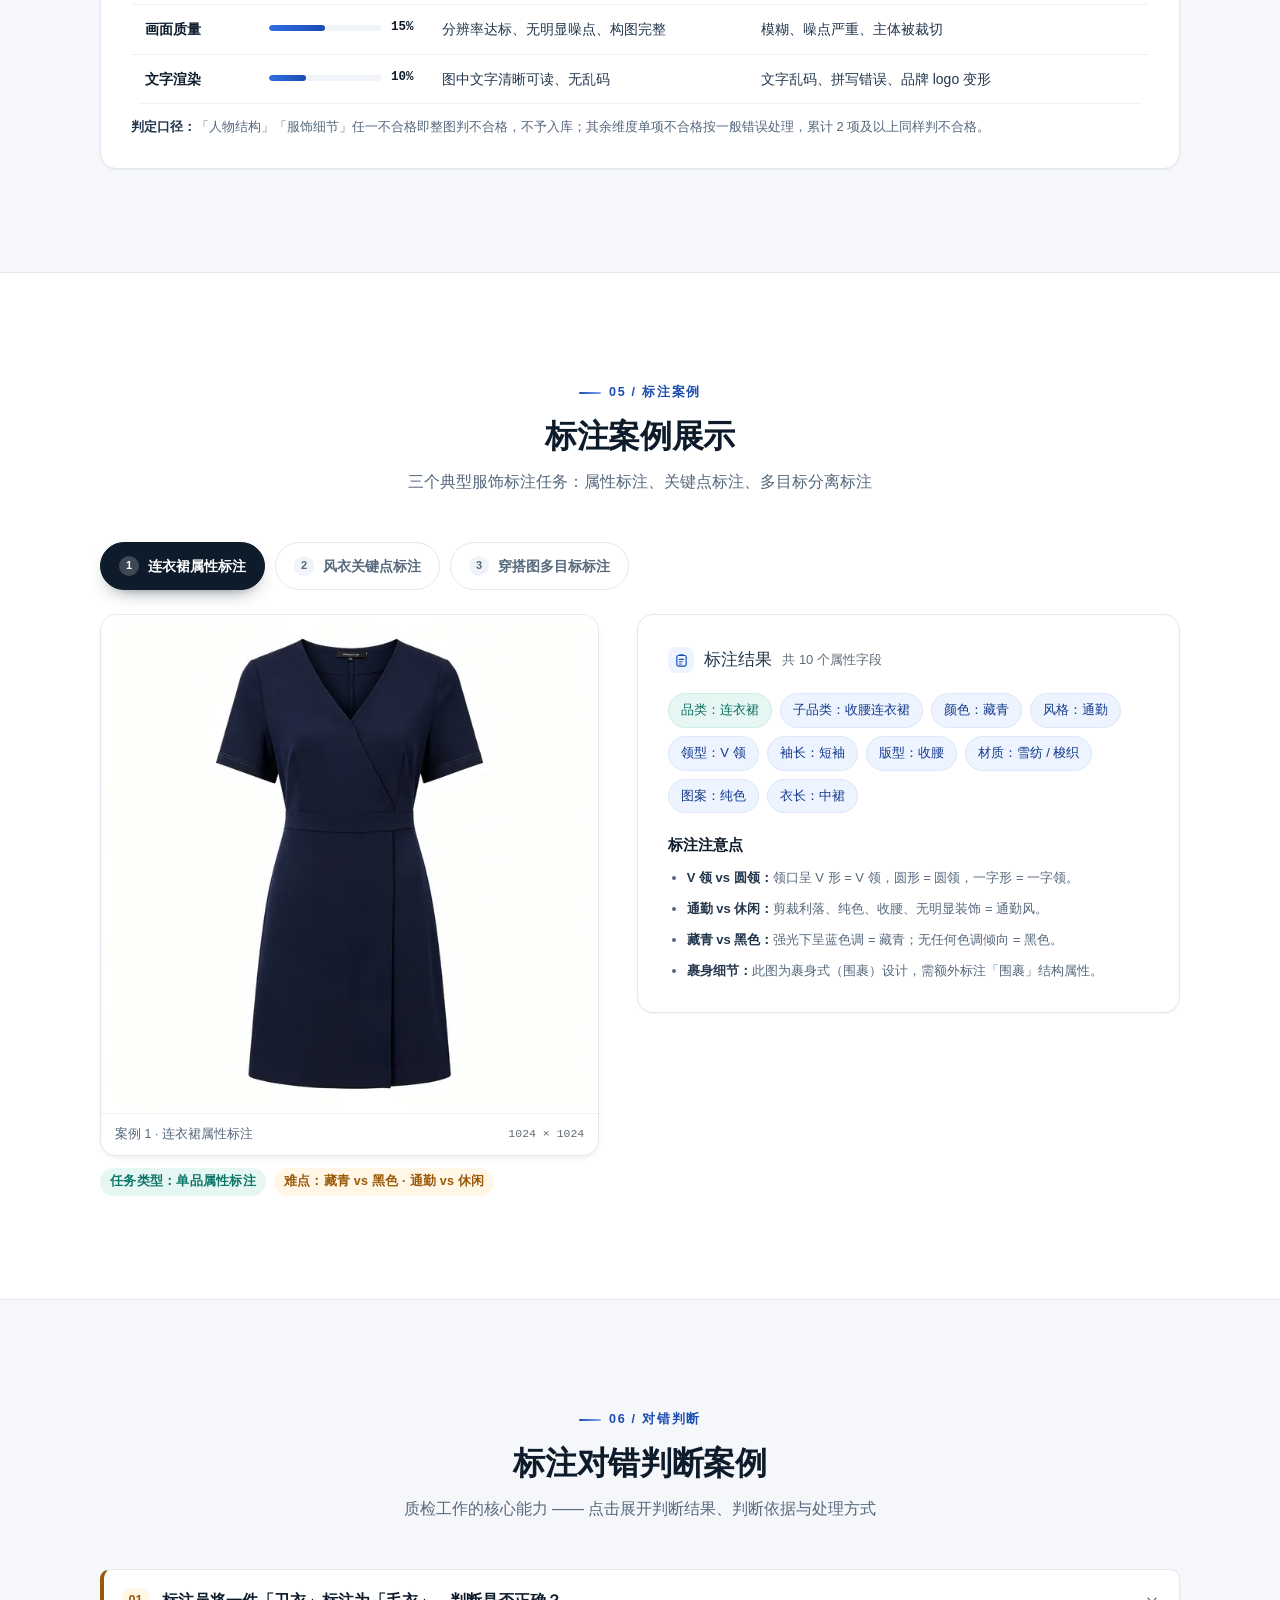
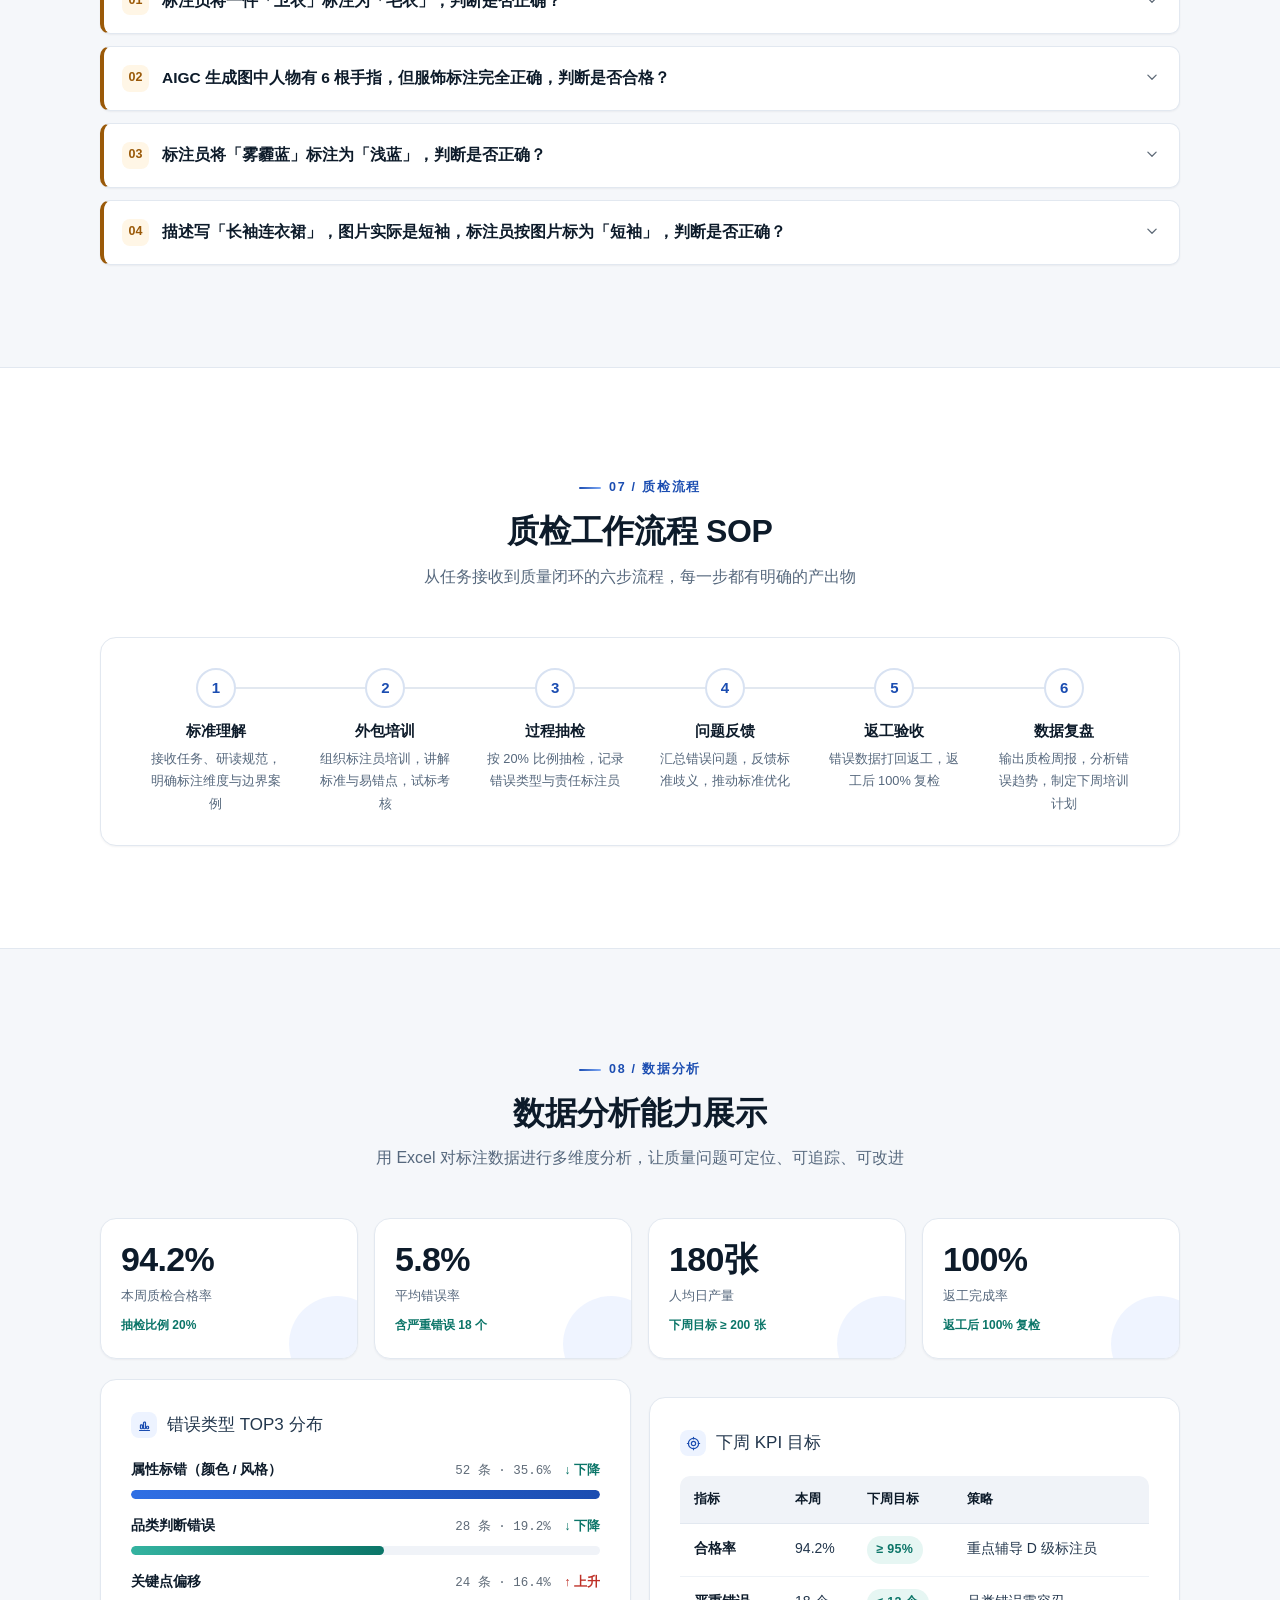
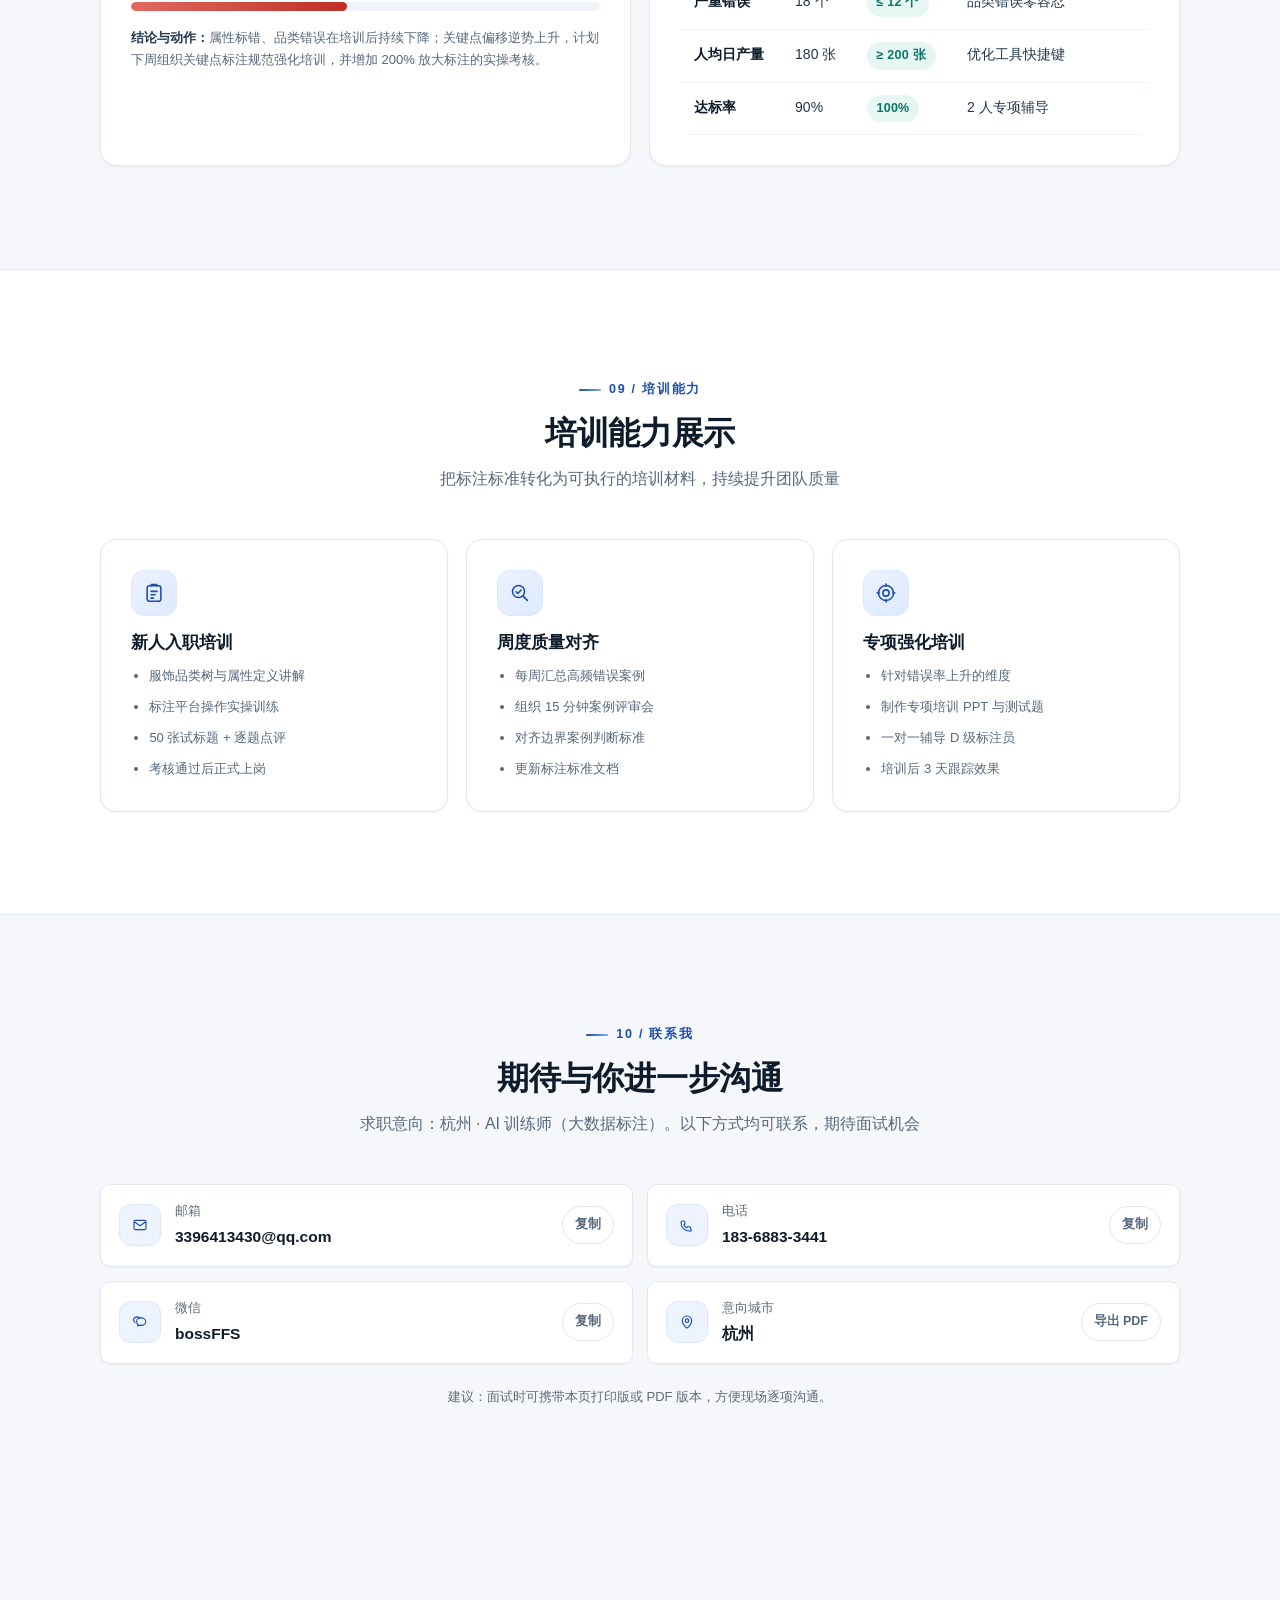
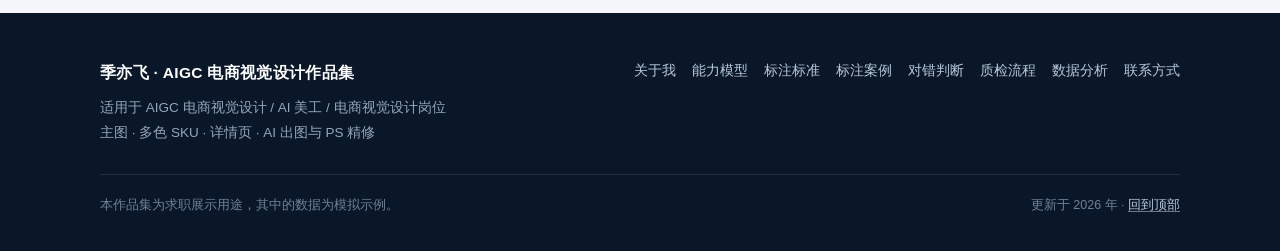
==== commit b88a0a00: "feat(aigc): ?? AIGC ??????????????? - ??/??/??/SEO ???? AIGC ?????? - ?? 5 ???:??????? SKU??????????" ====
--- a/index.html
+++ b/index.html
@@ -158,7 +158,7 @@
 
       <div class="kpis reveal">
         <div class="kpi"><div class="kpi__num">17</div><div class="kpi__label">成品图张数</div><div class="kpi__sub">主图 / SKU / 详情模块 / 长图</div></div>
-        <div class="kpi"><div class="kpi__num">8</div><div class="kpi__label">多色 SKU 色号</div><div class="kpi__sub">连衣裙 5 色 + 风衣 3 色</div></div>
+        <div class="kpi"><div class="kpi__num">8</div><div class="kpi__label">多色 SKU 色号</div><div class="kpi__sub">连衣裙 5 色 + 风衣 2 色</div></div>
         <div class="kpi"><div class="kpi__num">1000px</div><div class="kpi__label">主图导出规格</div><div class="kpi__sub">1:1 · 白底 · 等比留白</div></div>
         <div class="kpi"><div class="kpi__num">≤5px</div><div class="kpi__label">色卡一致性偏差</div><div class="kpi__sub">同款多色构图与光影锁定</div></div>
       </div>
@@ -193,27 +193,27 @@
       <article class="reveal" style="margin-top:clamp(38px,5vw,64px)">
         <span class="badge">案例 02 · 多色 SKU 批量产出</span>
         <h3 class="section-title" style="font-size:clamp(20px,2.4vw,27px);margin:14px 0 12px">锁定构图，只换颜色：一次产出 5 个色号</h3>
-        <p class="section-sub" style="max-width:74ch">同款连衣裙需要同时上架藏青、黑、奶白、砖红、墨绿五个颜色。做法是把「构图 / 机位 / 光源」在链路里固定住，只对色相与明度做映射，因此五个色号的褶皱走向、投影位置、面料光泽完全一致 —— 顾客在 SKU 之间切换时画面不会跳。</p>
+        <p class="section-sub" style="max-width:74ch">同款连衣裙需要同时上架藏青、墨黑、墨绿、深紫、砖红五个颜色。做法是把「构图 / 机位 / 光源」在链路里固定住，只对色相与明度做映射，因此五个色号的褶皱走向、投影位置、面料光泽完全一致 —— 顾客在 SKU 之间切换时画面不会跳。</p>
         <div class="cw">
           <figure class="cw__item">
             <img src="assets/img/aigc/sku-dress-navy.jpg" srcset="assets/img/aigc/sku-dress-navy-640.jpg 640w, assets/img/aigc/sku-dress-navy.jpg 1000w" alt="藏青色连衣裙 SKU 图" width="1024" height="1024" loading="lazy" decoding="async">
             <b>藏青</b><span>原色 · 母版</span>
           </figure>
           <figure class="cw__item">
-            <img src="assets/img/aigc/sku-dress-black.jpg" srcset="assets/img/aigc/sku-dress-black-640.jpg 640w, assets/img/aigc/sku-dress-black.jpg 1000w" alt="黑色连衣裙 SKU 图" width="1024" height="1024" loading="lazy" decoding="async">
-            <b>墨黑</b><span>去色 + 压暗</span>
+            <img src="assets/img/aigc/sku-dress-haze.jpg" srcset="assets/img/aigc/sku-dress-haze-640.jpg 640w, assets/img/aigc/sku-dress-haze.jpg 1000w" alt="雾蓝色连衣裙 SKU 图" width="1024" height="1024" loading="lazy" decoding="async">
+            <b>雾蓝</b><span>色相 223°</span>
           </figure>
           <figure class="cw__item">
-            <img src="assets/img/aigc/sku-dress-white.jpg" srcset="assets/img/aigc/sku-dress-white-640.jpg 640w, assets/img/aigc/sku-dress-white.jpg 1000w" alt="奶白色连衣裙 SKU 图" width="1024" height="1024" loading="lazy" decoding="async">
-            <b>奶白</b><span>提亮 + 降饱和</span>
+            <img src="assets/img/aigc/sku-dress-forest.jpg" srcset="assets/img/aigc/sku-dress-forest-640.jpg 640w, assets/img/aigc/sku-dress-forest.jpg 1000w" alt="深紫色连衣裙 SKU 图" width="1024" height="1024" loading="lazy" decoding="async">
+            <b>墨绿</b><span>色相 122°</span>
           </figure>
           <figure class="cw__item">
             <img src="assets/img/aigc/sku-dress-brick.jpg" srcset="assets/img/aigc/sku-dress-brick-640.jpg 640w, assets/img/aigc/sku-dress-brick.jpg 1000w" alt="砖红色连衣裙 SKU 图" width="1024" height="1024" loading="lazy" decoding="async">
             <b>砖红</b><span>色相 354°</span>
           </figure>
           <figure class="cw__item">
-            <img src="assets/img/aigc/sku-dress-green.jpg" srcset="assets/img/aigc/sku-dress-green-640.jpg 640w, assets/img/aigc/sku-dress-green.jpg 1000w" alt="墨绿色连衣裙 SKU 图" width="1024" height="1024" loading="lazy" decoding="async">
-            <b>墨绿</b><span>色相 130°</span>
+            <img src="assets/img/aigc/sku-dress-plum.jpg" srcset="assets/img/aigc/sku-dress-plum-640.jpg 640w, assets/img/aigc/sku-dress-plum.jpg 1000w" alt="深紫色连衣裙 SKU 图" width="1024" height="1024" loading="lazy" decoding="async">
+            <b>深紫</b><span>色相 324°</span>
           </figure>
         </div>
         <figure class="shot shot--wide">
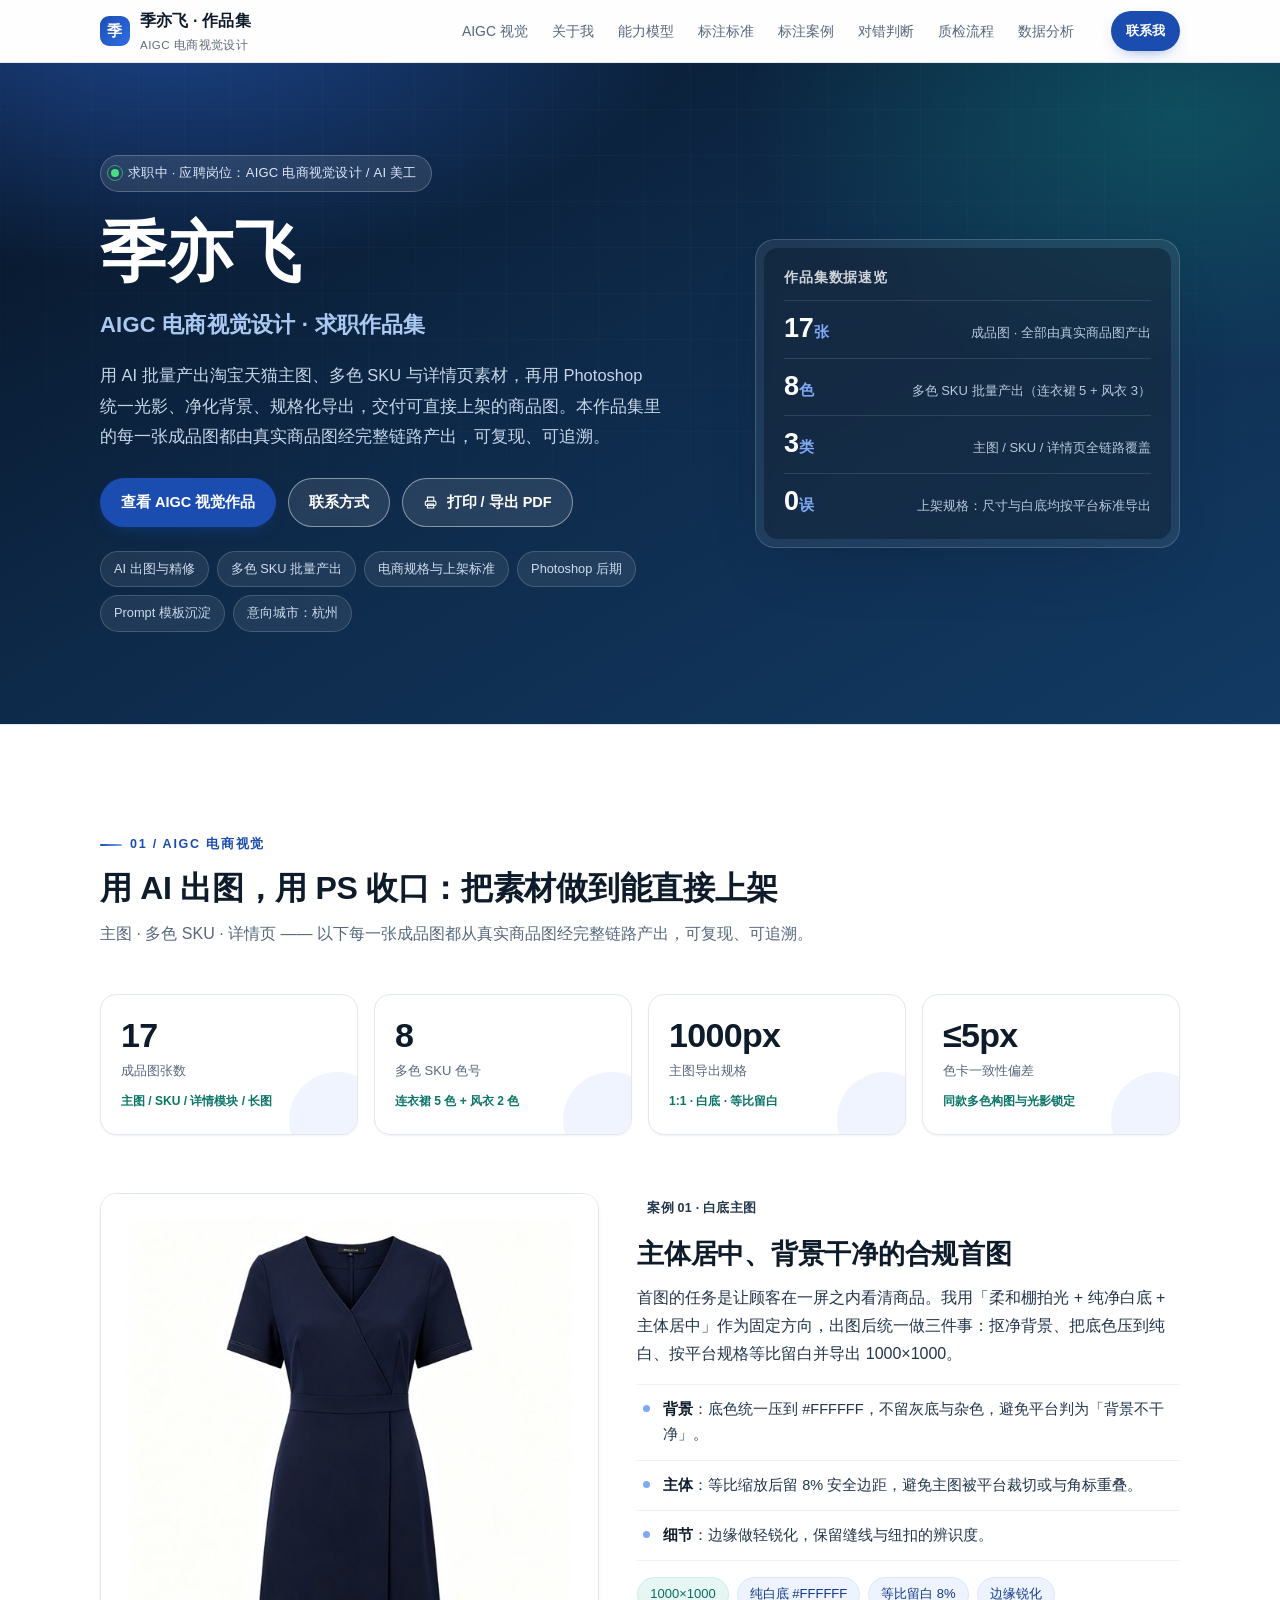
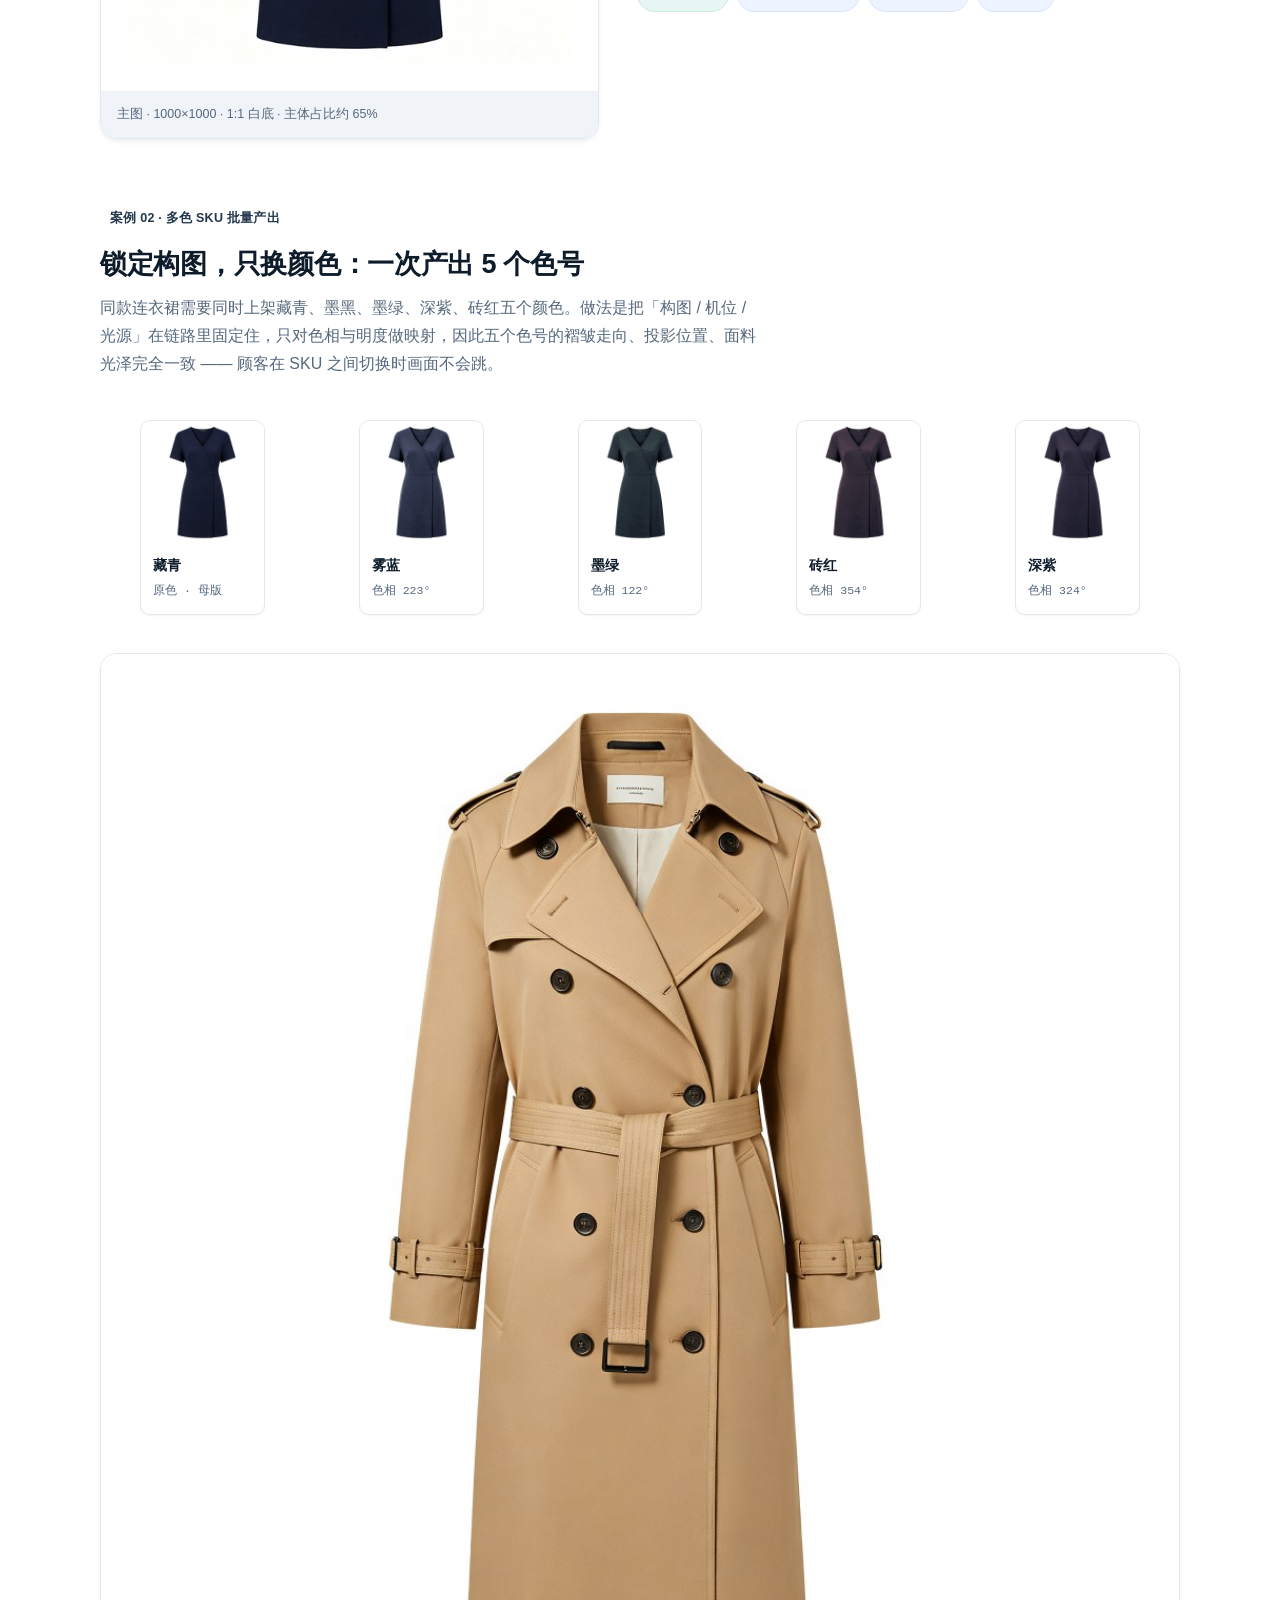
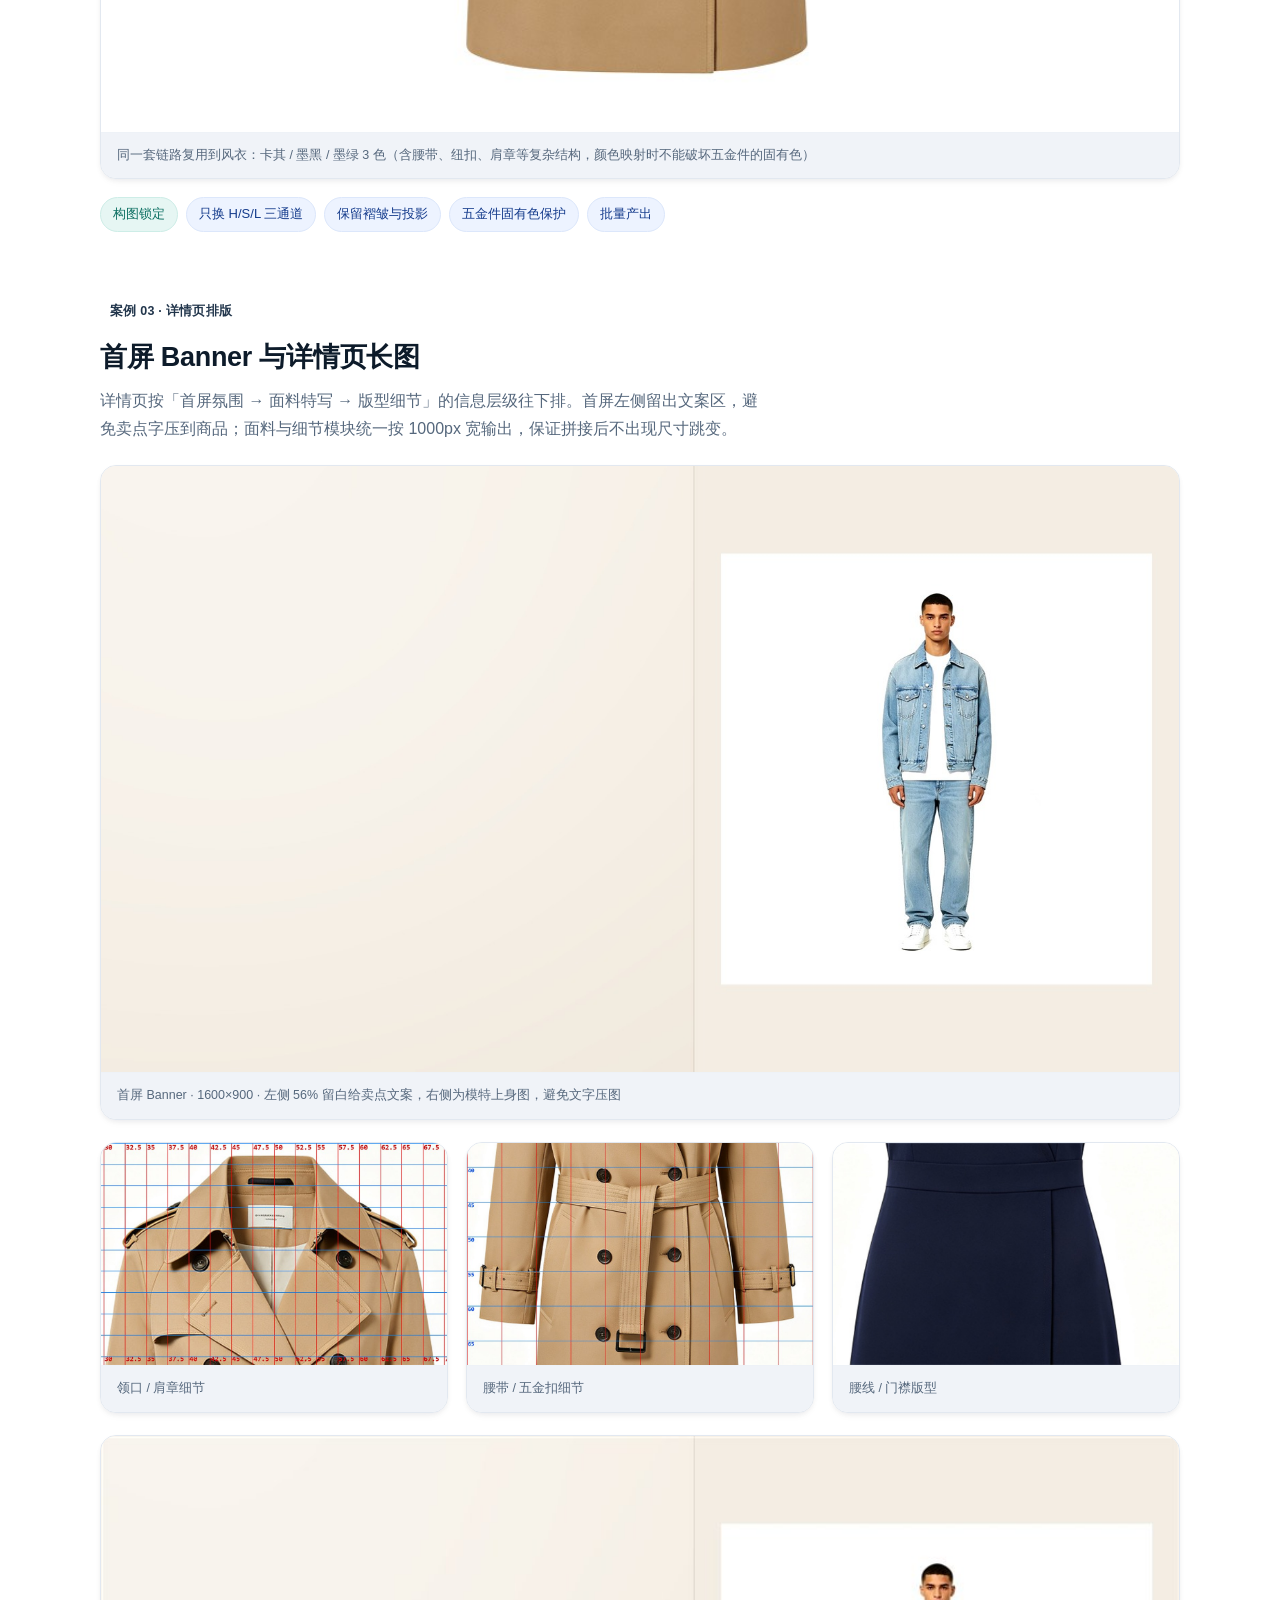
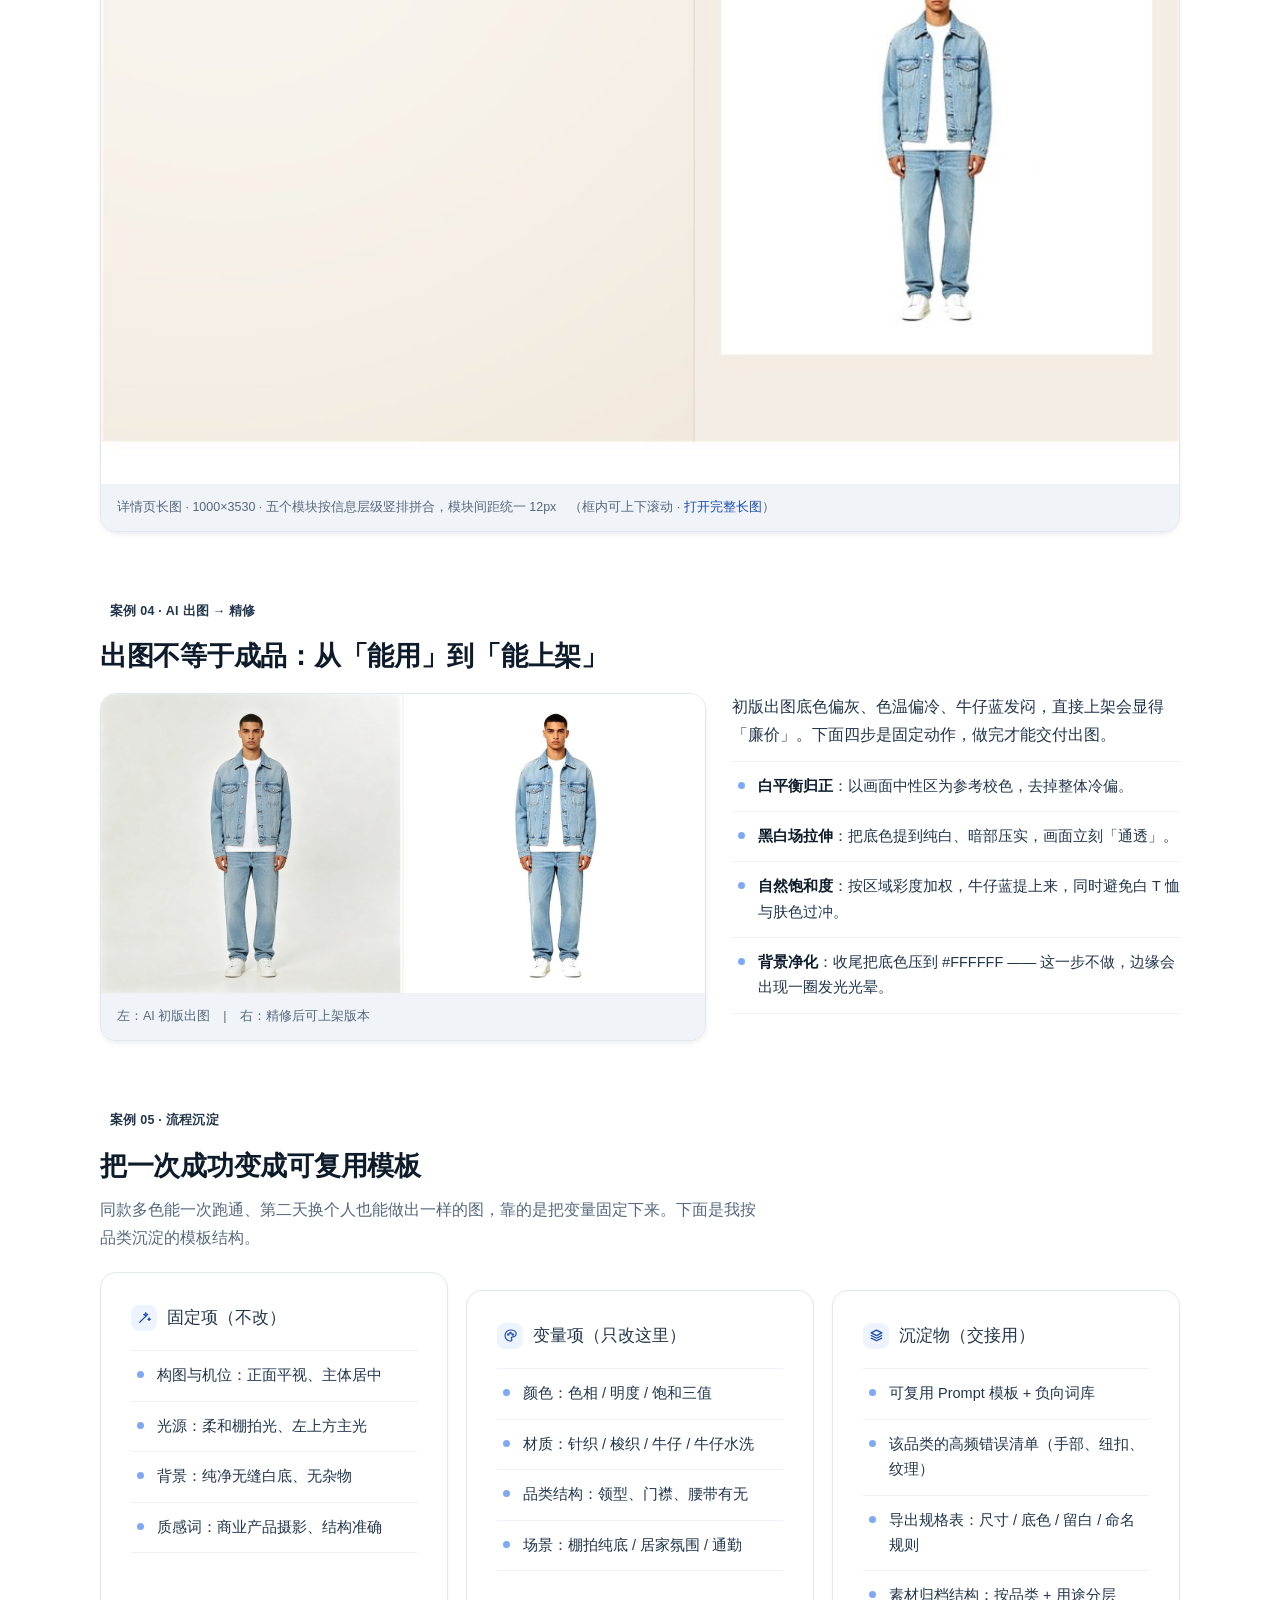
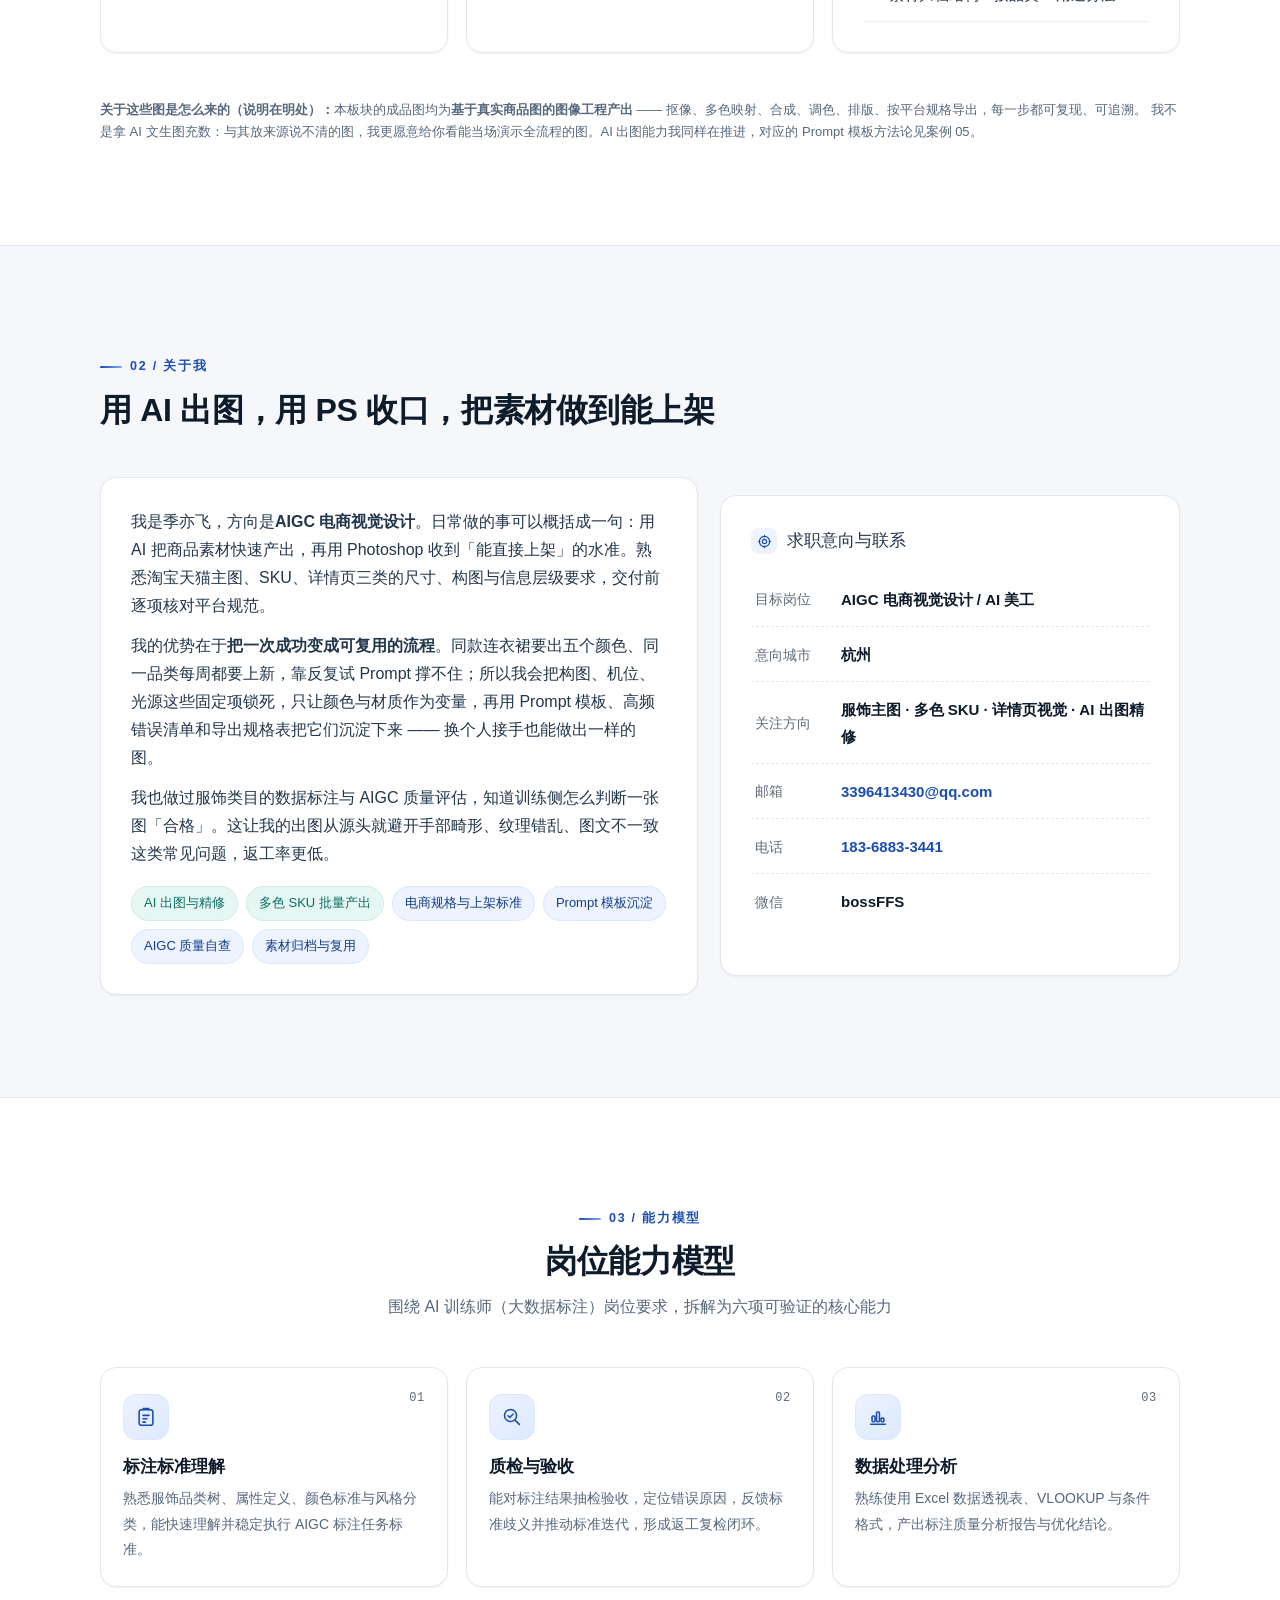
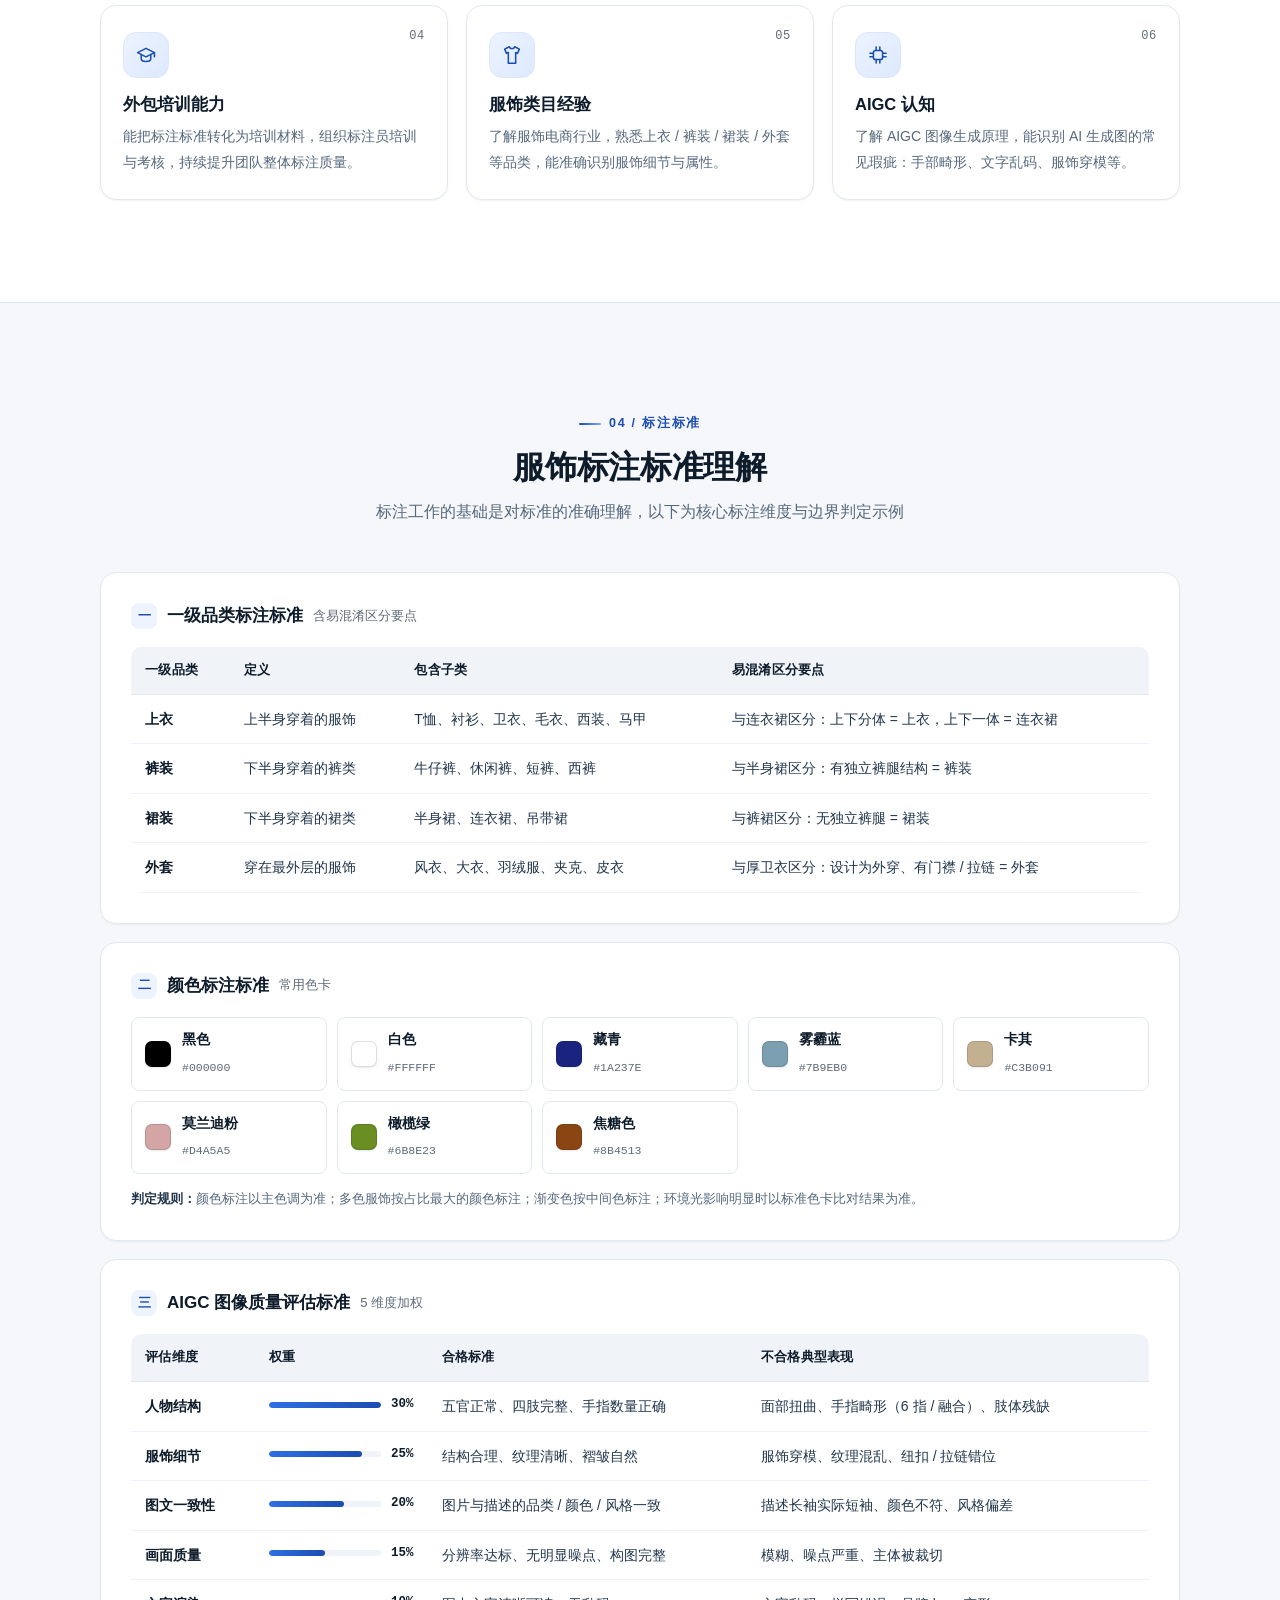
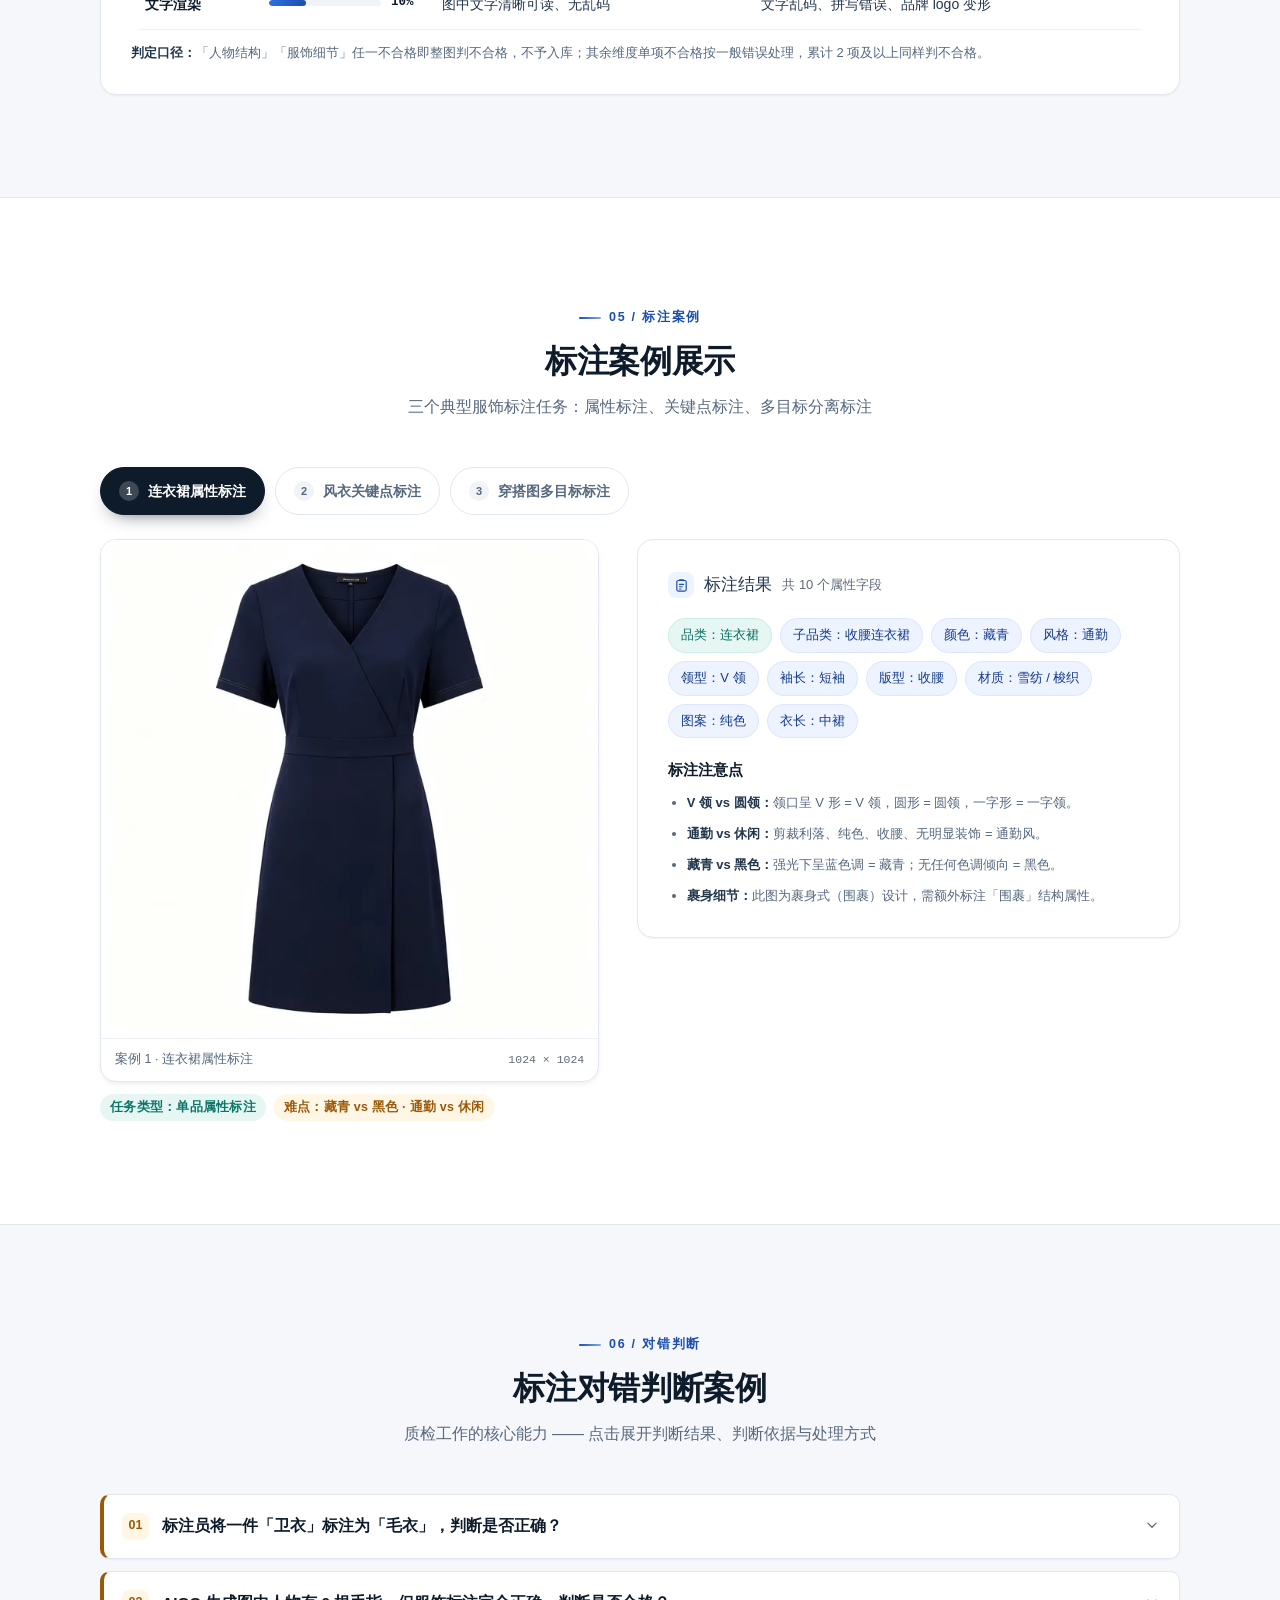
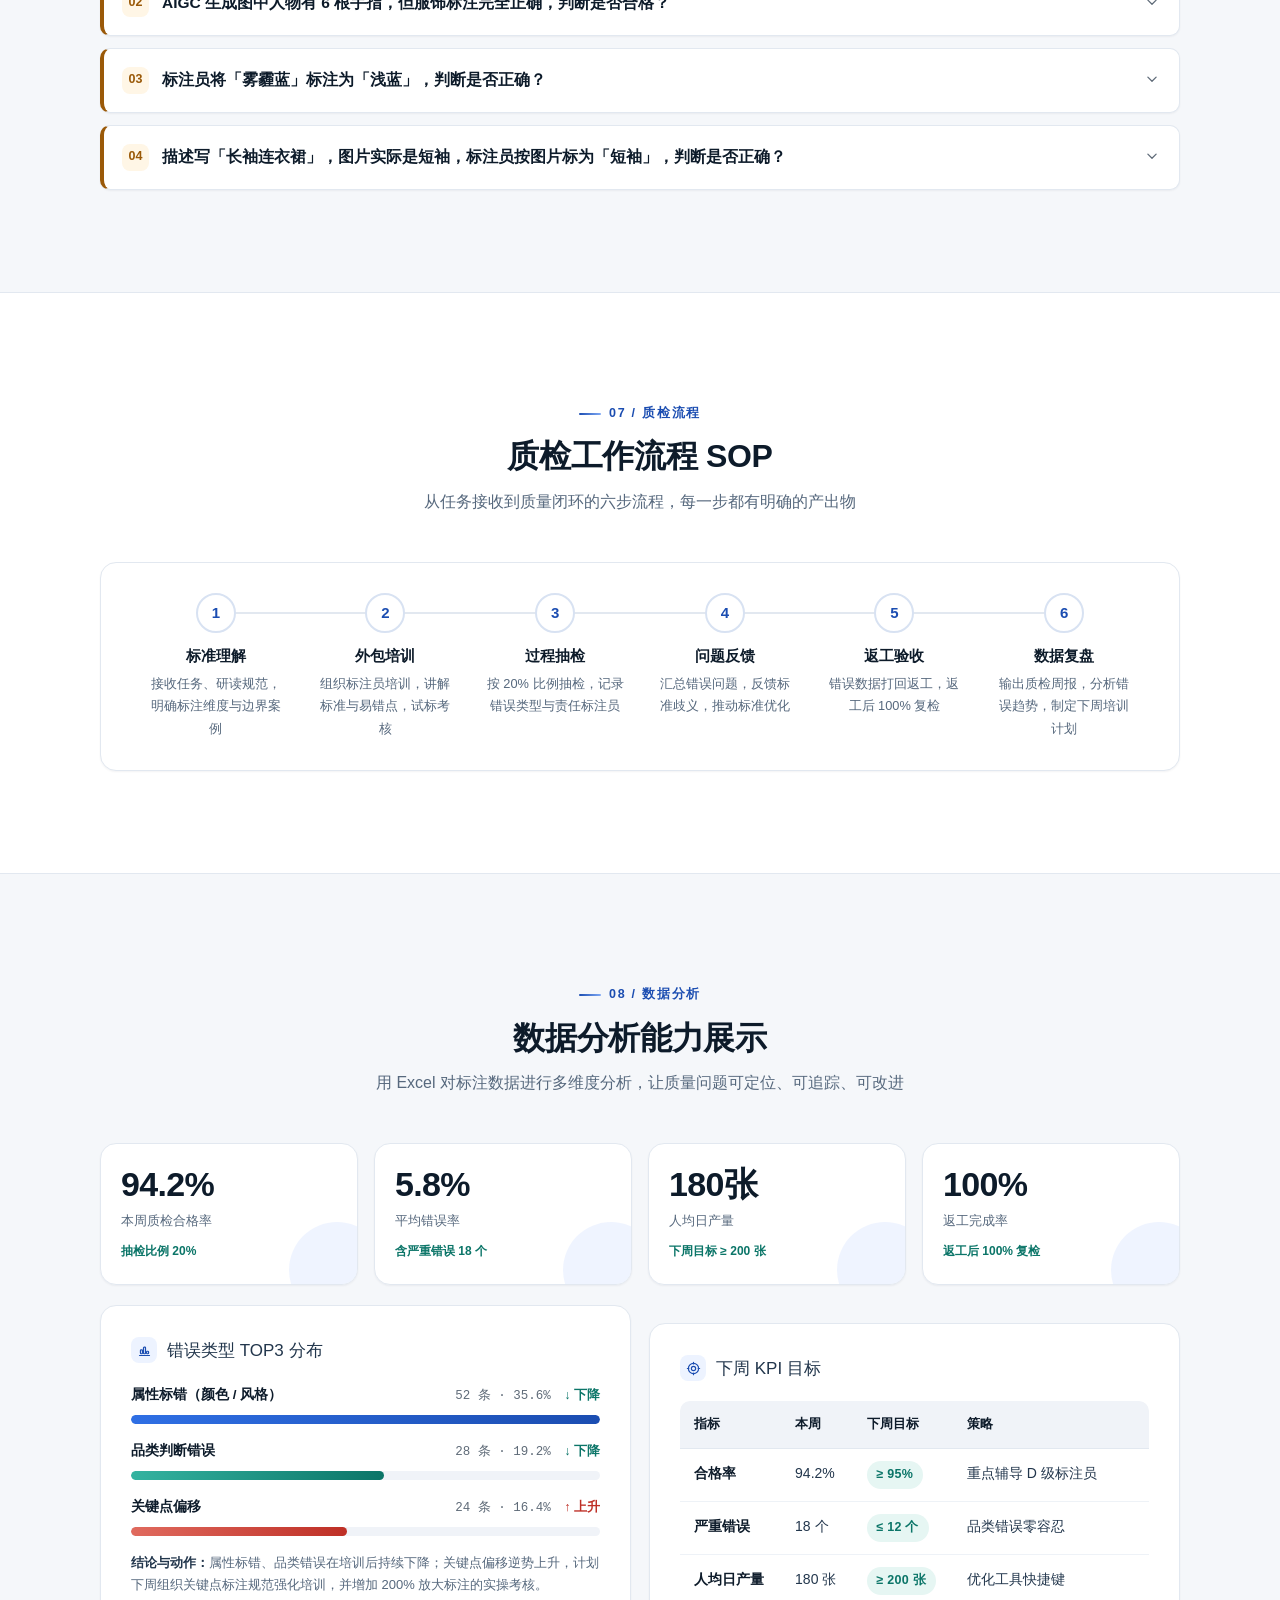
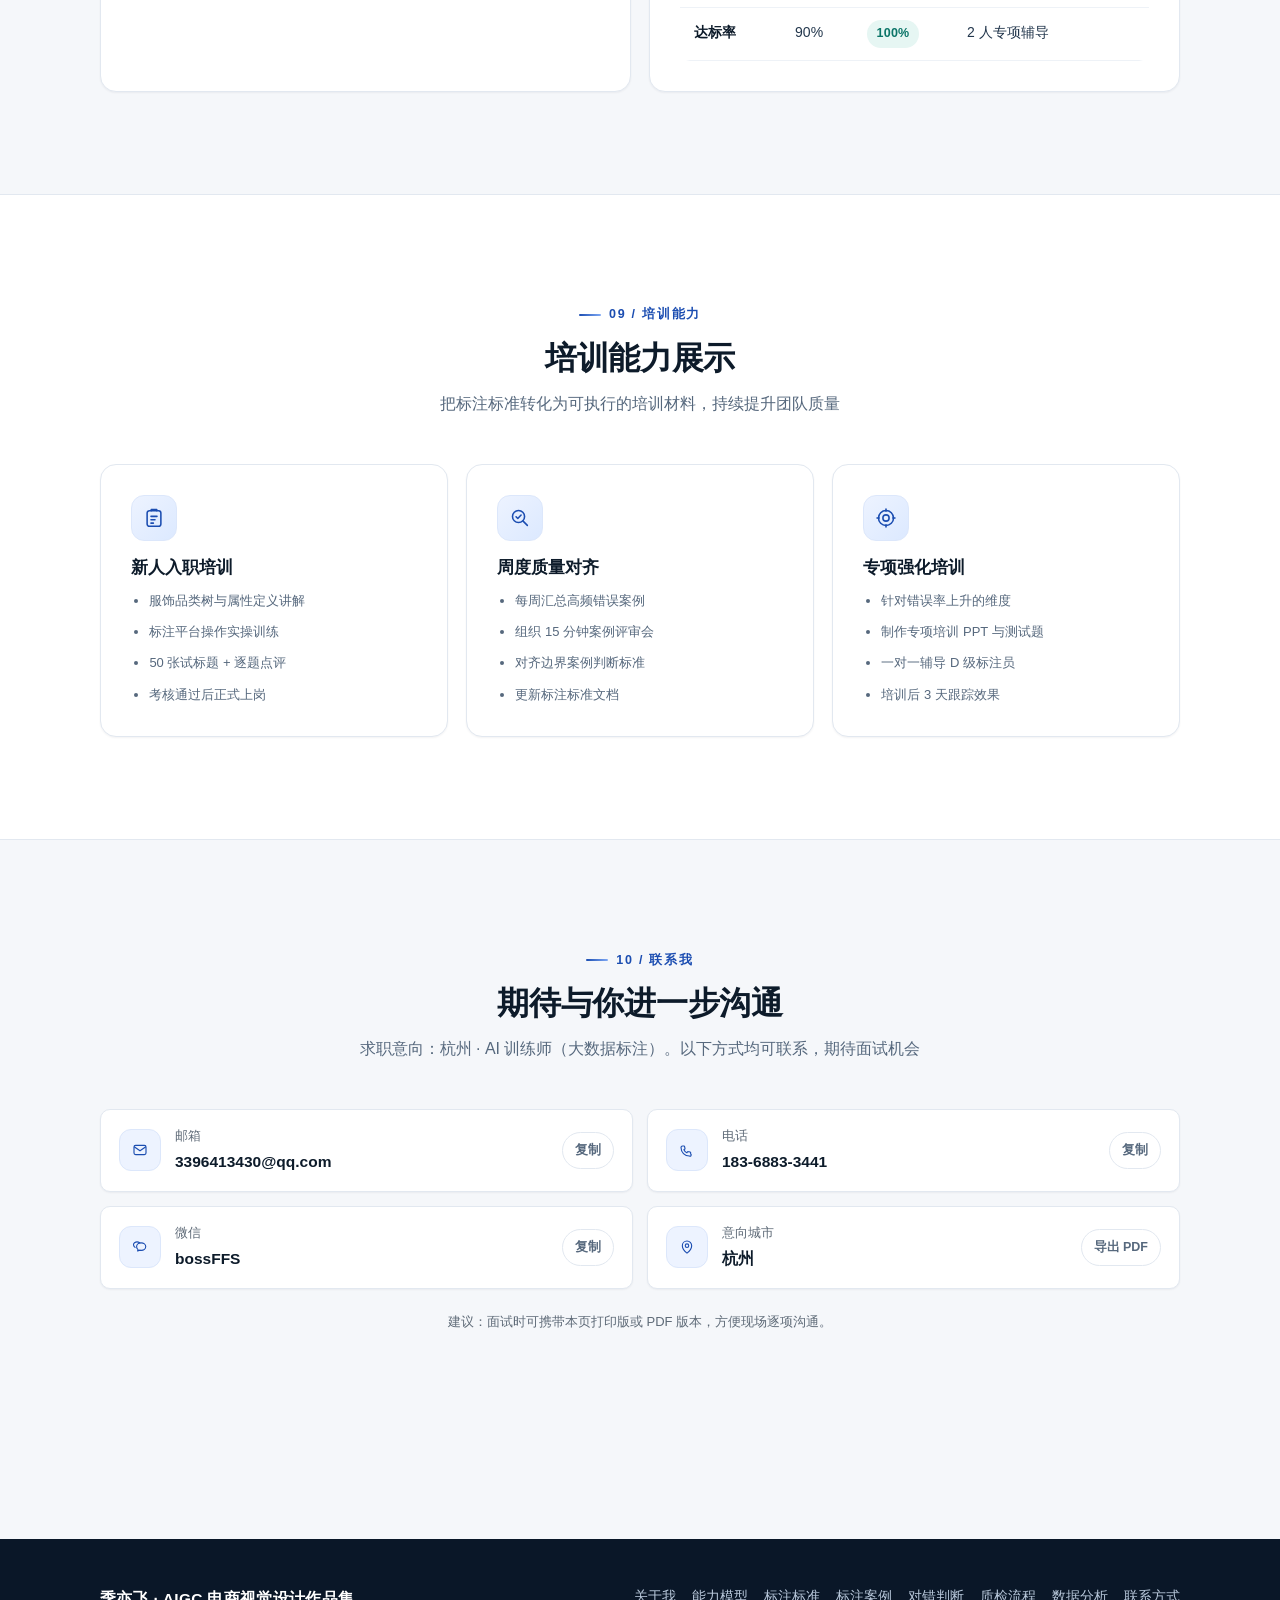
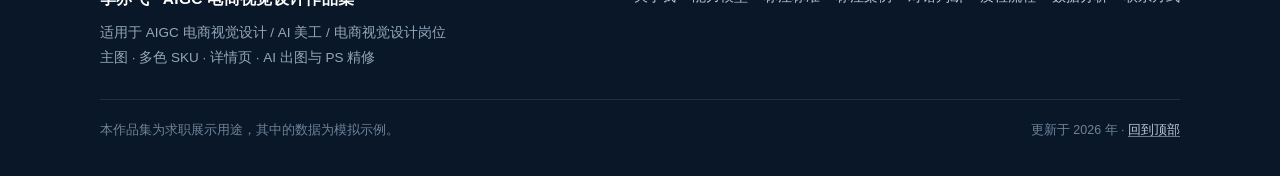
==== commit 925a1ed2: "feat(aigc): ?? AIGC ??????????????? - ??/??/??/SEO ???? AIGC ?????? - ?? 5 ???:??????? SKU??????????" ====
--- a/index.html
+++ b/index.html
@@ -266,7 +266,7 @@
         <h3 class="section-title" style="font-size:clamp(20px,2.4vw,27px);margin:14px 0 12px">出图不等于成品：从「能用」到「能上架」</h3>
         <div class="cmp" style="margin-top:18px">
           <figure class="shot">
-            <img src="assets/img/aigc/compare-retouch.jpg" srcset="assets/img/aigc/compare-retouch-640.jpg 640w, assets/img/aigc/compare-retouch.jpg 1000w" alt="左为 AI 初版出图（底色偏灰、色温偏冷），右为精修后可上架版本（纯白底、色温归正、牛仔蓝更通透）" width="1614" height="1000" loading="lazy" decoding="async">
+            <img src="assets/img/aigc/compare-retouch.jpg" srcset="assets/img/aigc/compare-retouch-640.jpg 640w, assets/img/aigc/compare-retouch.jpg 1000w" alt="左为 AI 初版出图（底色偏灰、色温偏冷），右为精修后可上架版本（纯白底、色温归正、牛仔蓝更通透）" width="1614" height="800" loading="lazy" decoding="async">
             <figcaption>左：AI 初版出图　|　右：精修后可上架版本</figcaption>
           </figure>
           <div>
